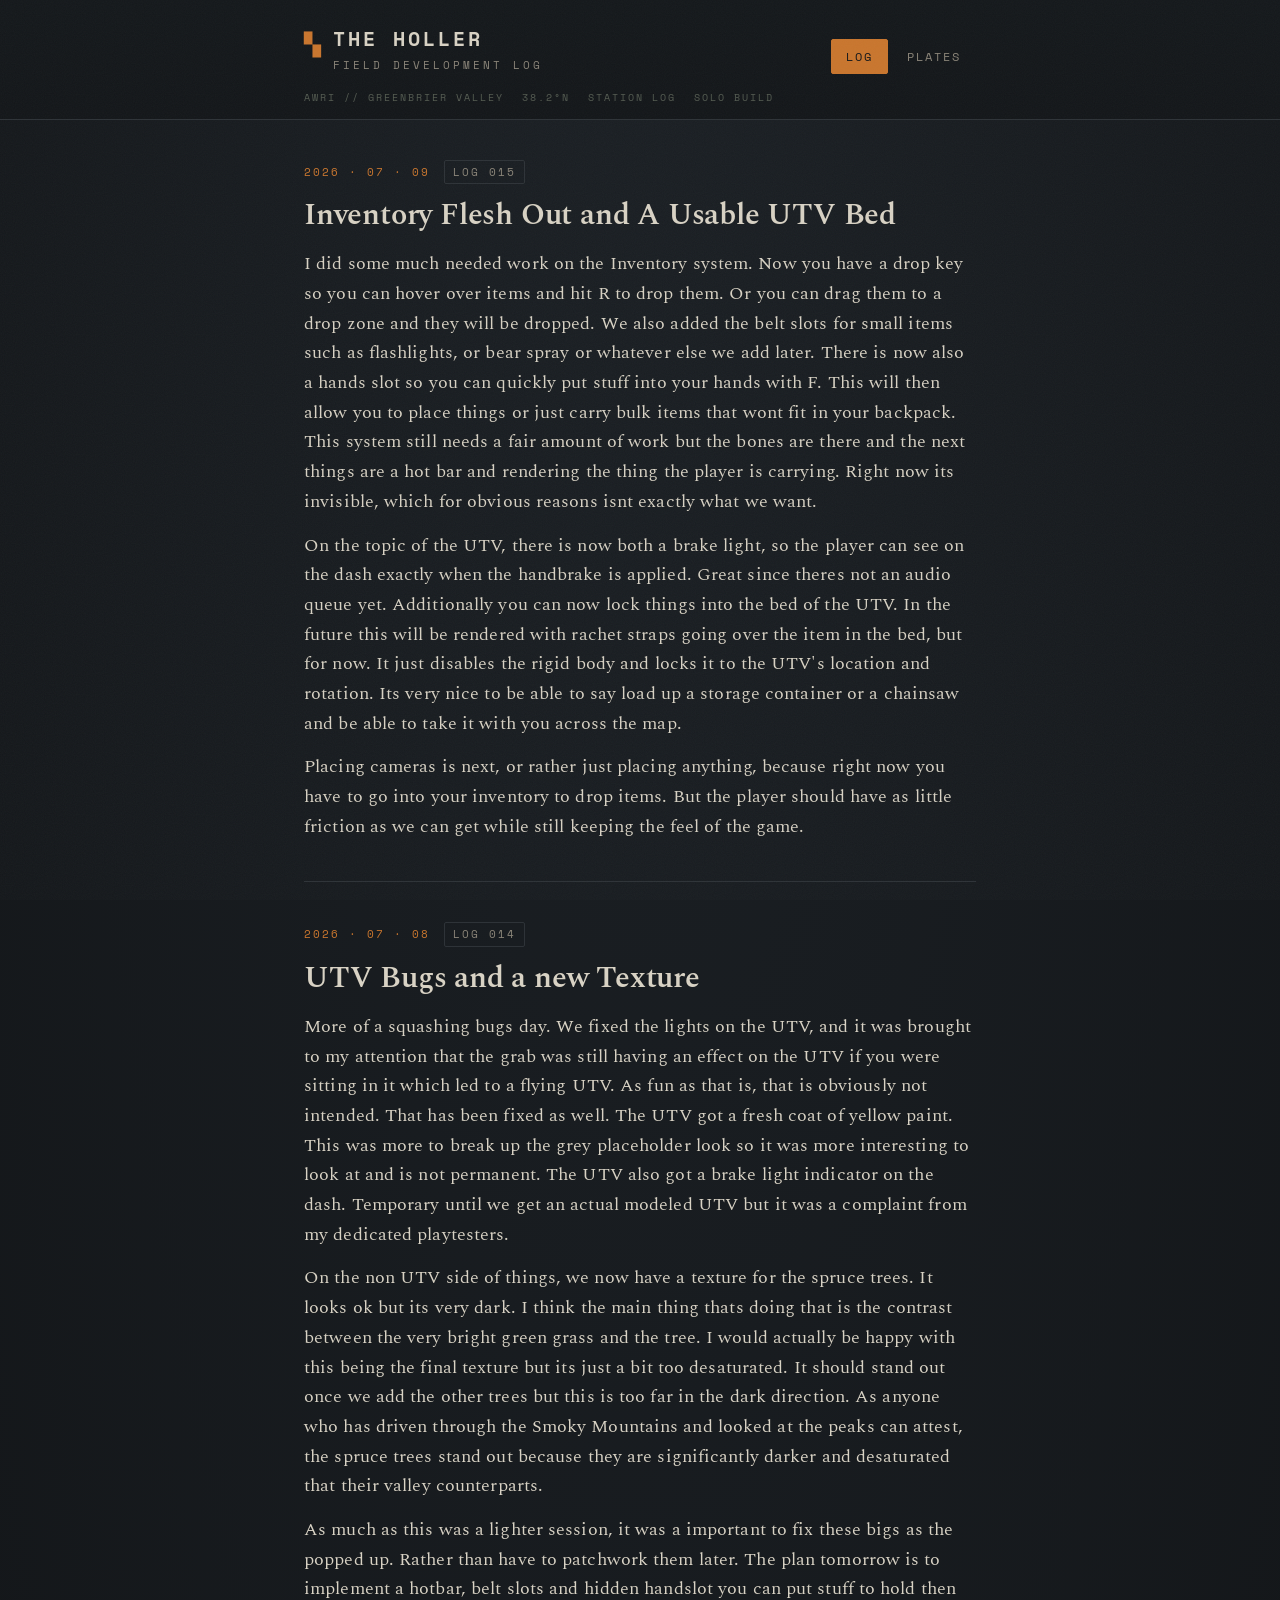
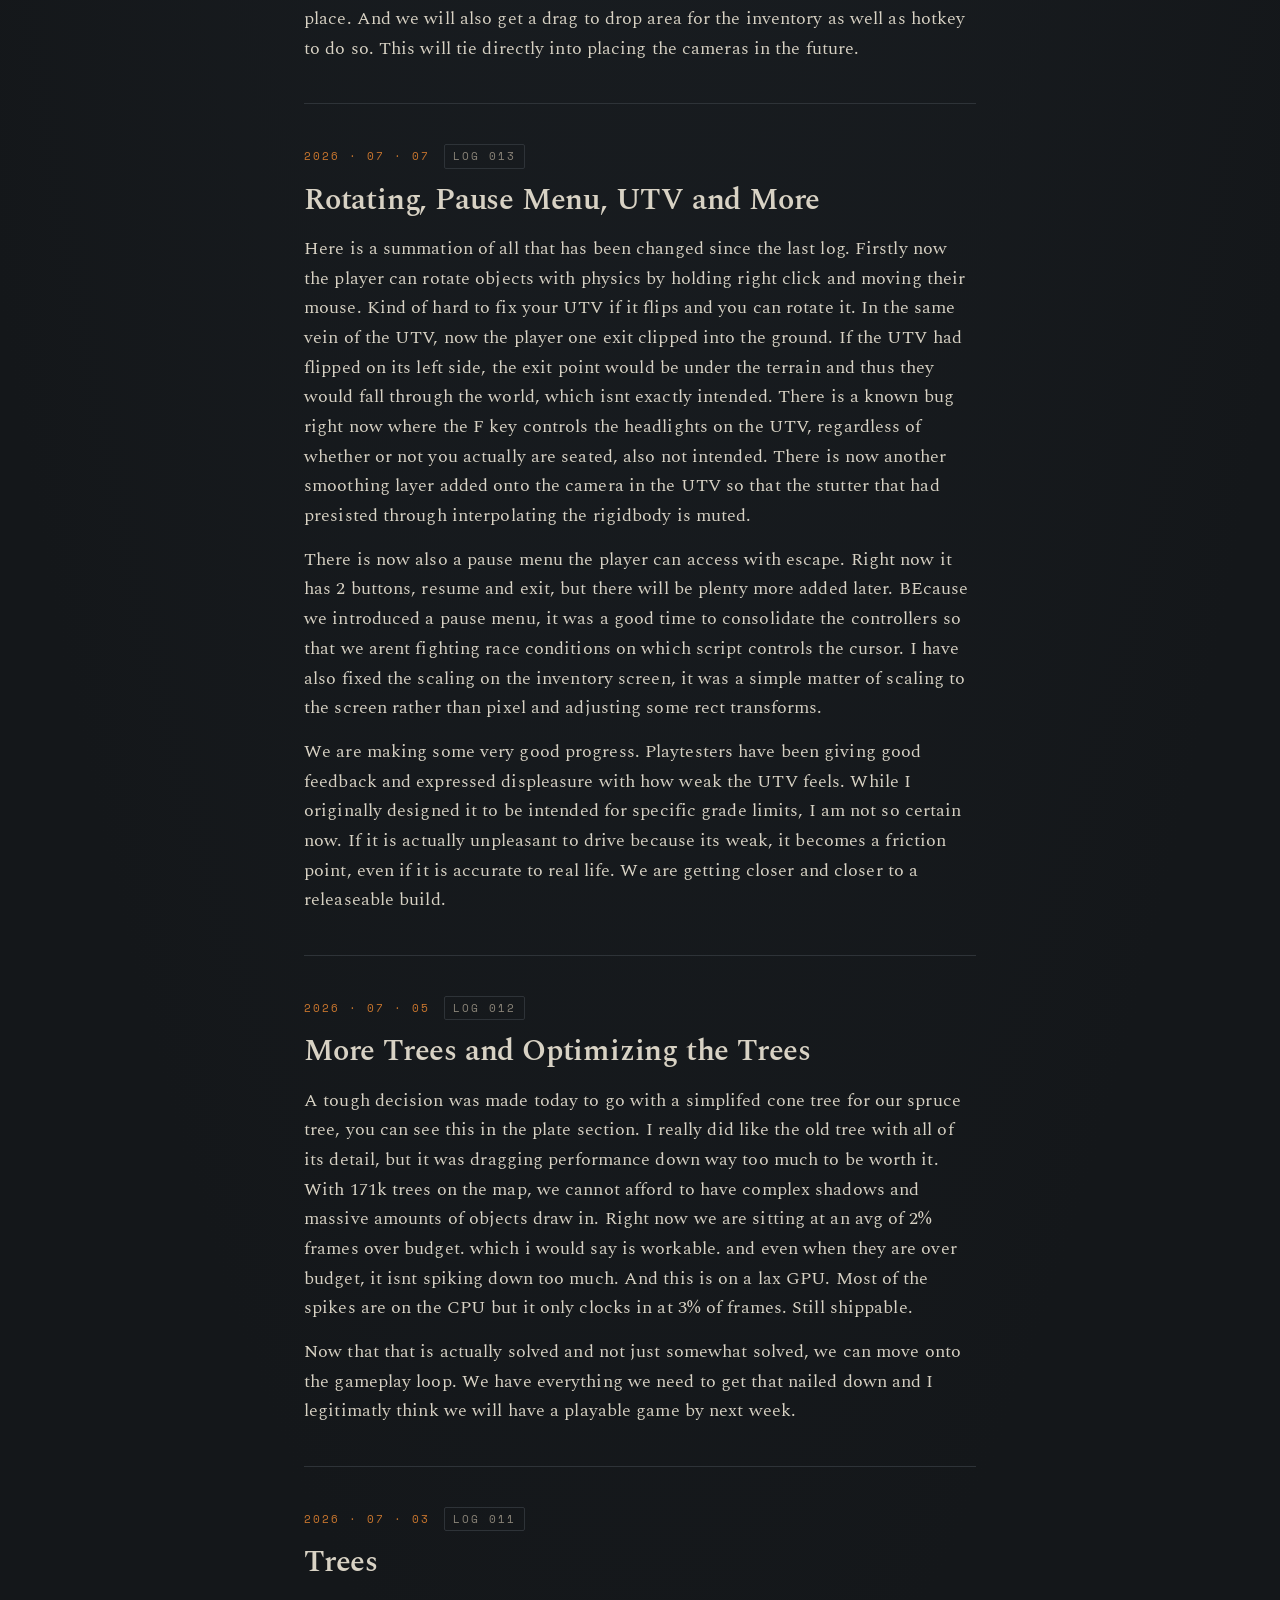
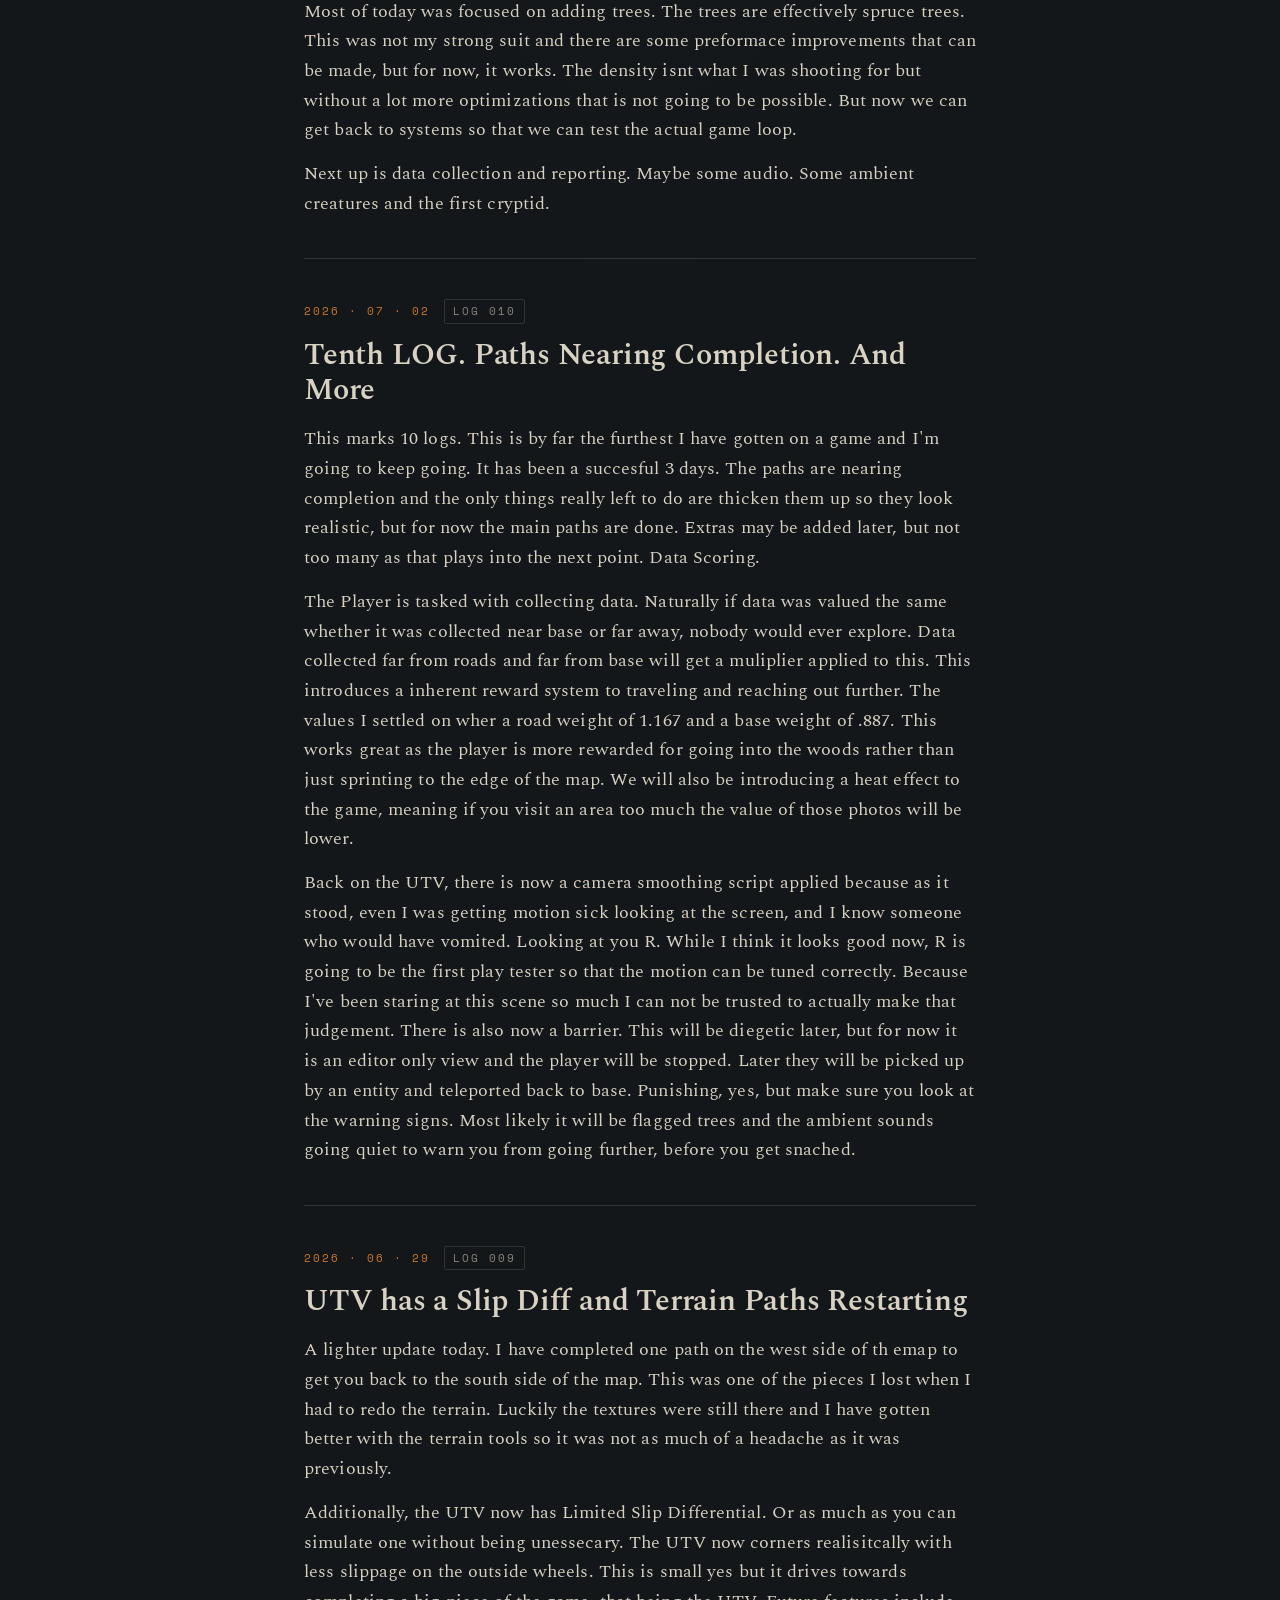
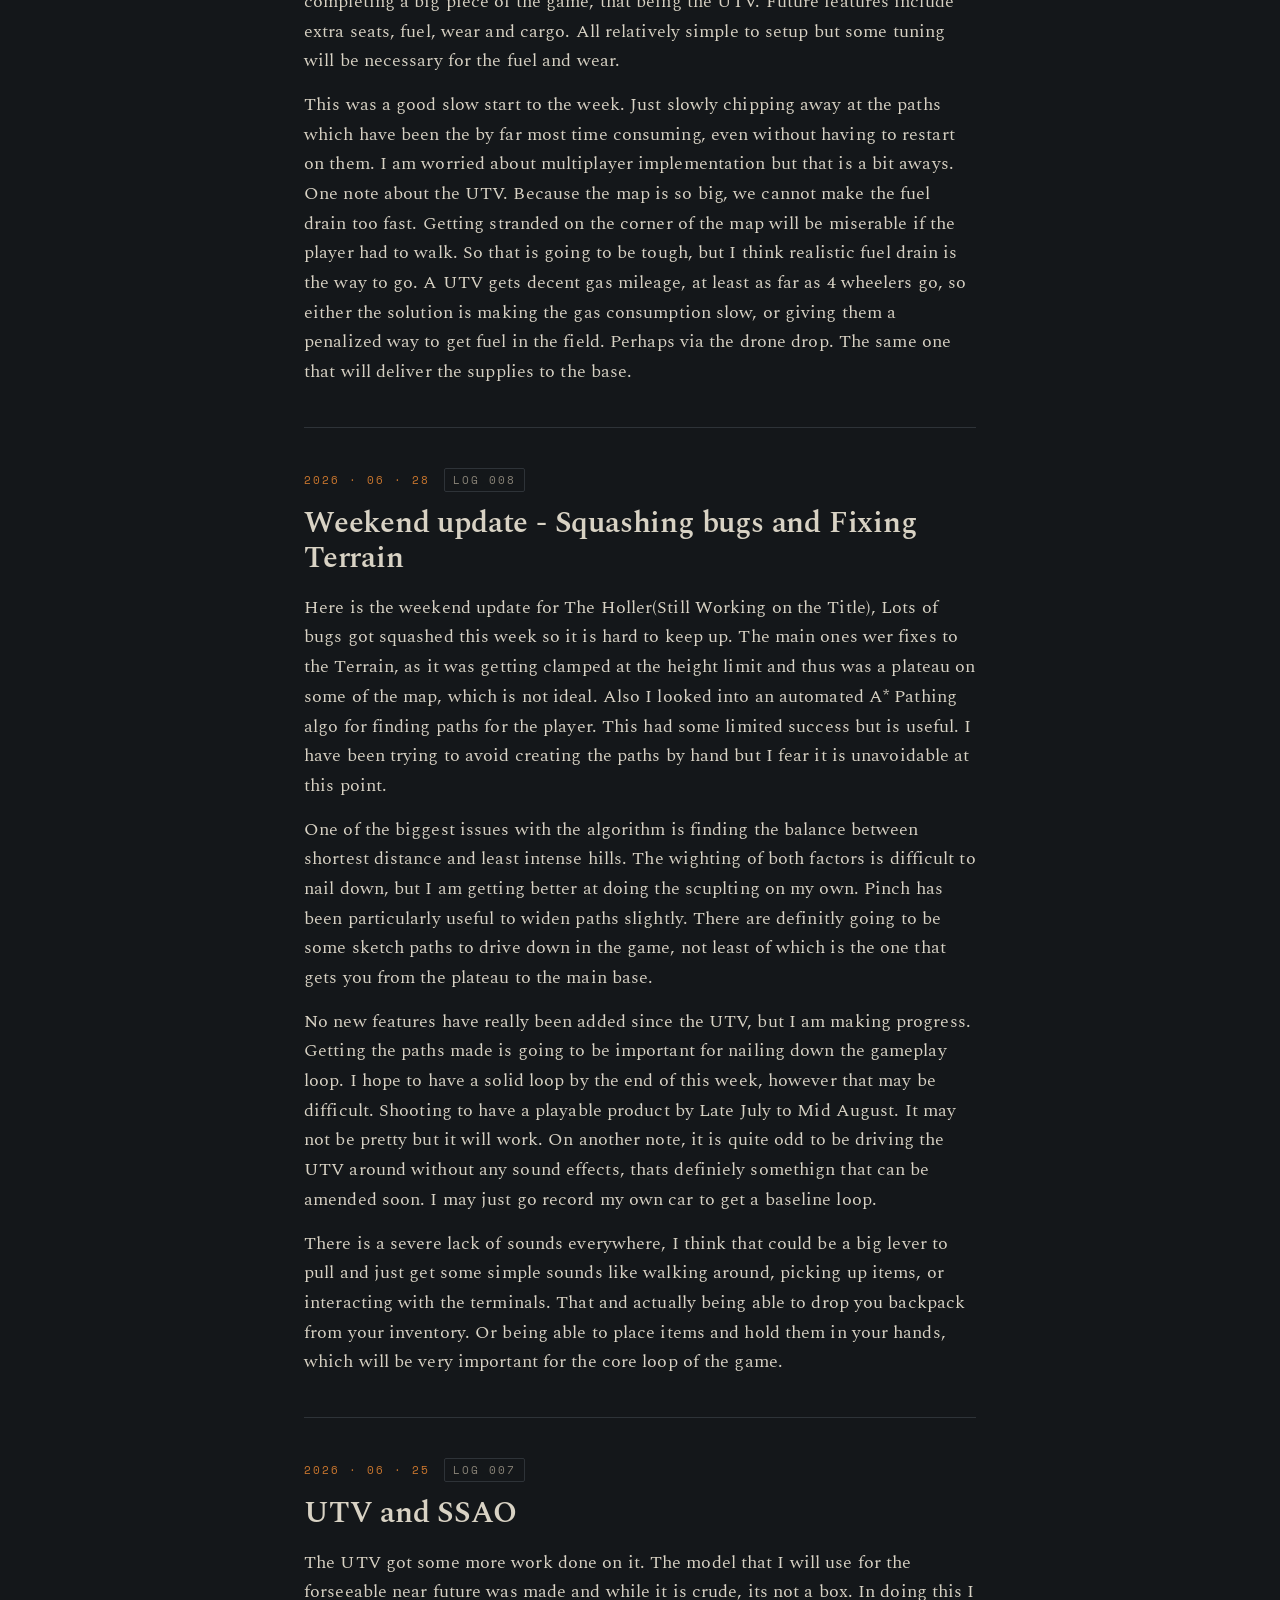
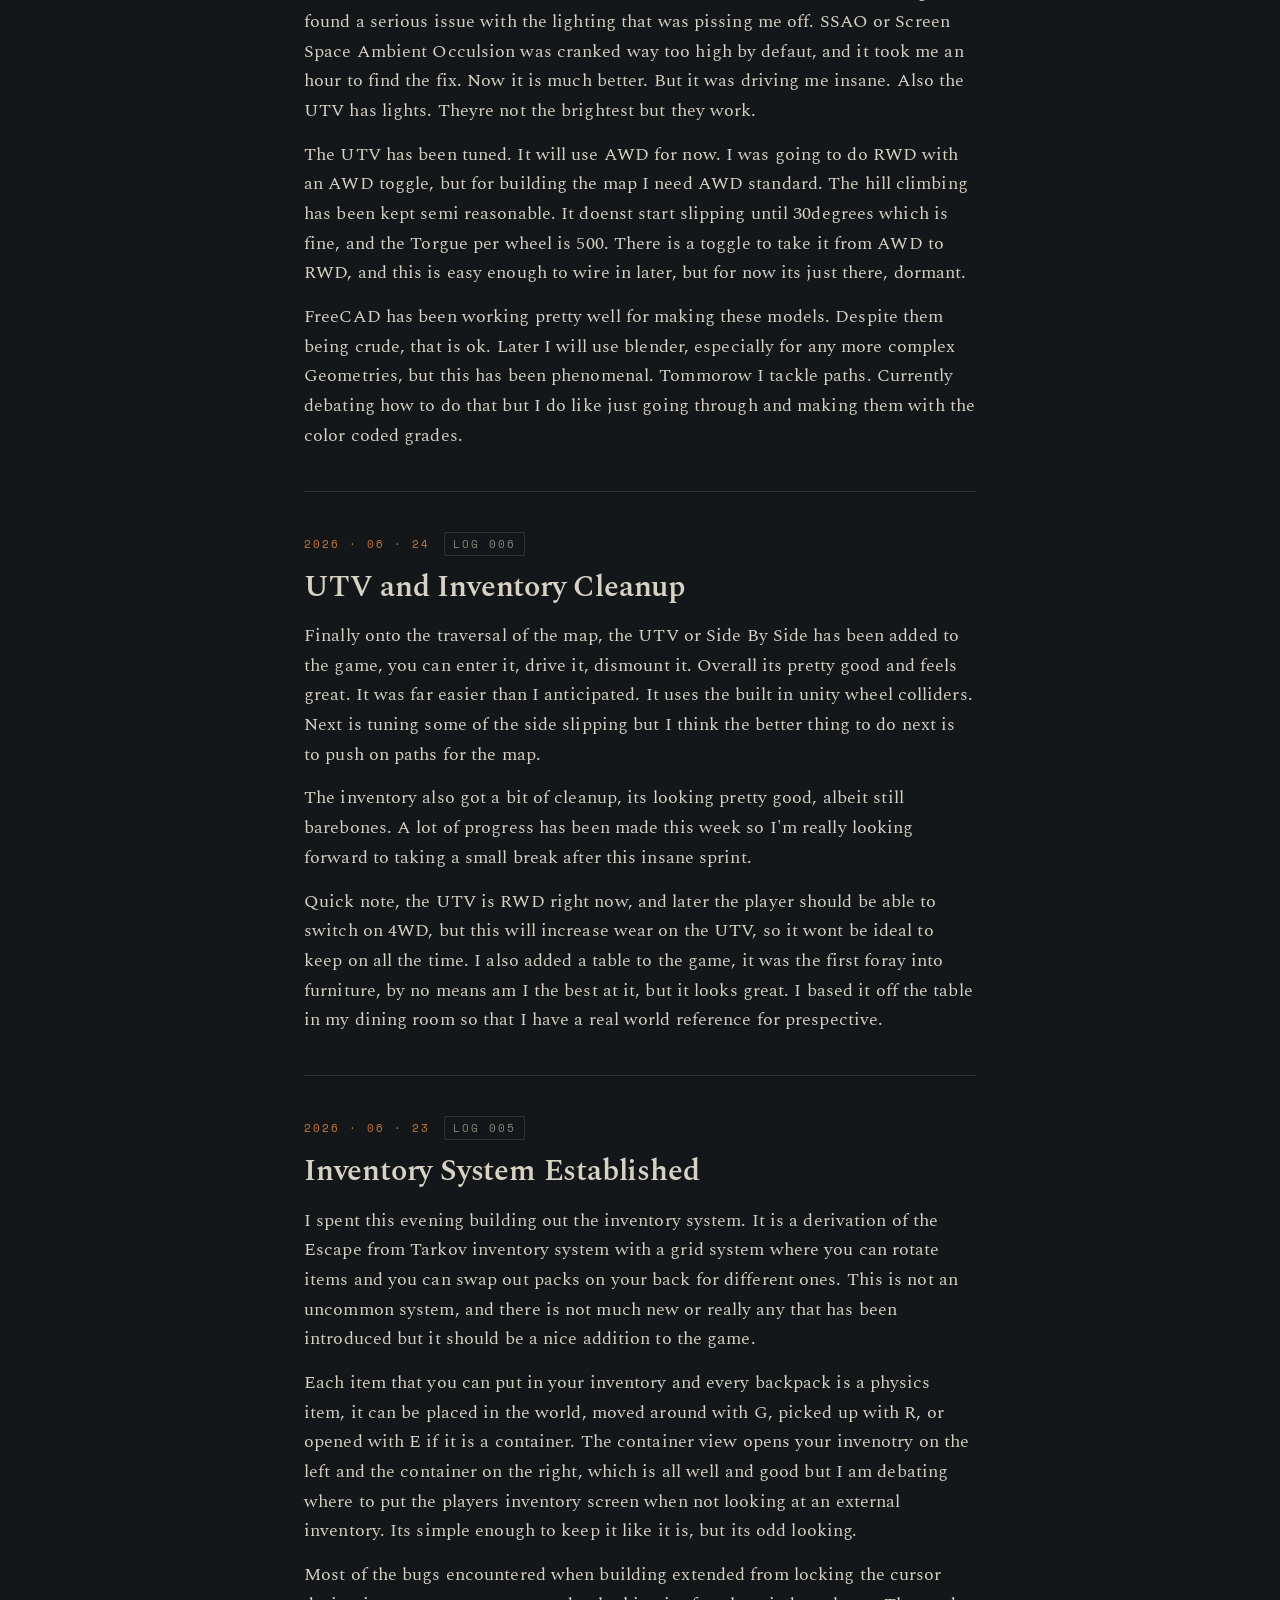
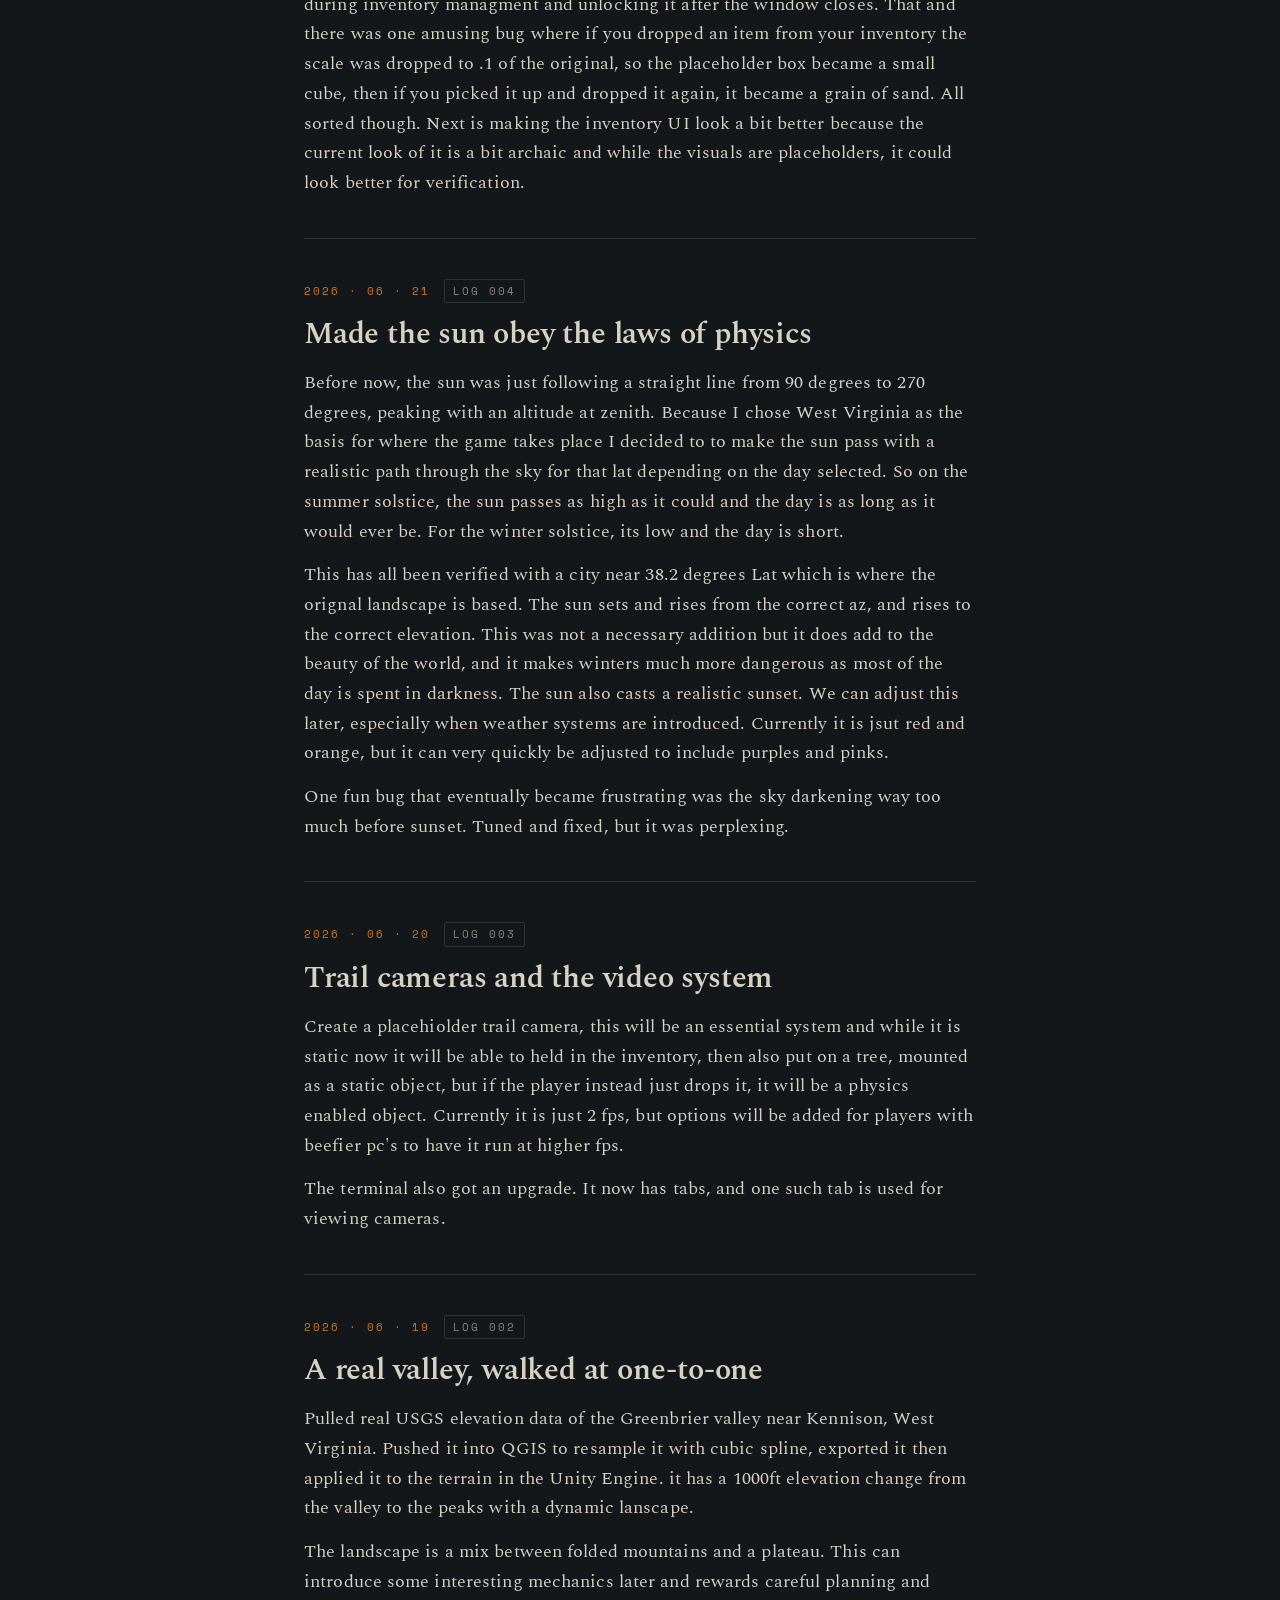
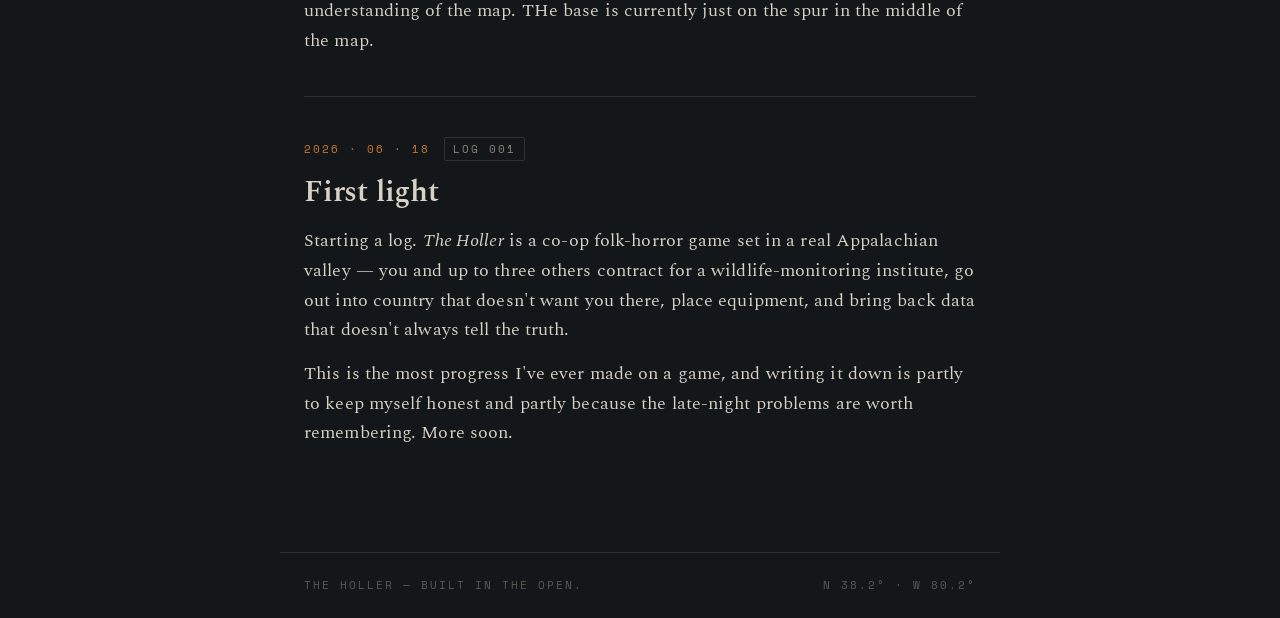
==== index.html @ 374398ab "Log 015" ====
<!DOCTYPE html>
<html lang="en">
<head>
<meta charset="UTF-8" />
<meta name="viewport" content="width=device-width, initial-scale=1.0" />
<title>THE HOLLER — Field Log</title>
<meta name="description" content="Development log for The Holler, a co-op folk-horror game set in a real Appalachian valley." />
<link rel="preconnect" href="https://fonts.googleapis.com" />
<link rel="preconnect" href="https://fonts.gstatic.com" crossorigin />
<link href="https://fonts.googleapis.com/css2?family=Space+Mono:ital,wght@0,400;0,700;1,400&family=Spectral:ital,wght@0,400;0,600;1,400&display=swap" rel="stylesheet" />
<link rel="stylesheet" href="style.css" />
</head>
<body>
<div class="grain" aria-hidden="true"></div>

<header class="masthead">
  <div class="masthead-inner">
    <div class="brand">
      <span class="brand-mark">▚</span>
      <span class="brand-text">
        <span class="brand-title">THE&nbsp;HOLLER</span>
        <span class="brand-sub">field development log</span>
      </span>
    </div>
    <nav class="tabs" aria-label="Sections">
      <a href="index.html" class="tab tab--active" aria-current="page">Log</a>
      <a href="gallery.html" class="tab">Plates</a>
    </nav>
  </div>
  <div class="masthead-strip" aria-hidden="true">
    <span>AWRI&nbsp;//&nbsp;GREENBRIER&nbsp;VALLEY</span>
    <span>38.2°N</span>
    <span>STATION&nbsp;LOG</span>
    <span>SOLO&nbsp;BUILD</span>
  </div>
</header>

<main class="log" id="log">

  <!-- ============================================================= -->
  <!-- NEWEST ENTRY ON TOP. Copy a block to add a new entry.         -->
  <!-- ============================================================= -->
<article class="entry">
    <div class="entry-meta">
      <time datetime="2026-07-08">2026 · 07 · 09</time>
      <span class="entry-no">LOG 015</span>
    </div>
    <h2 class="entry-title">Inventory Flesh Out and A Usable UTV Bed</h2>
    <div class="entry-body">
      <p>
I did some much needed work on the Inventory system. Now you have a drop key so you can hover over items and hit R to drop them. Or you can drag them to a drop zone and they will be dropped. We also added the belt slots for small items such as flashlights, or bear spray or whatever else we add later. There is now also a hands slot so you can quickly put stuff into your hands with F. This will then allow you to place things or just carry bulk items that wont fit in your backpack. This system still needs a fair amount of work but the bones are there and the next things are a hot bar and rendering the thing the player is carrying. Right now its invisible, which for obvious reasons isnt exactly what we want.
      </p>
      <p>
On the topic of the UTV, there is now both a brake light, so the player can see on the dash exactly when the handbrake is applied. Great since theres not an audio queue yet. Additionally you can now lock things into the bed of the UTV. In the future this will be rendered with rachet straps going over the item in the bed, but for now. It just disables the rigid body and locks it to the UTV's location and rotation. Its very nice to be able to say load up a storage container or a chainsaw and be able to take it with you across the map.
      </p>
<p>
Placing cameras is next, or rather just placing anything, because right now you have to go into your inventory to drop items. But the player should have as little friction as we can get while still keeping the feel of the game. 
</p>
    </div>
  </article>


<article class="entry">
    <div class="entry-meta">
      <time datetime="2026-07-08">2026 · 07 · 08</time>
      <span class="entry-no">LOG 014</span>
    </div>
    <h2 class="entry-title">UTV Bugs and a new Texture</h2>
    <div class="entry-body">
      <p>
More of a squashing bugs day. We fixed the lights on the UTV, and it was brought to my attention that the grab was still having an effect on the UTV if you were sitting in it which led to a flying UTV. As fun as that is, that is obviously not intended. That has been fixed as well. The UTV got a fresh coat of yellow paint. This was more to break up the grey placeholder look so it was more interesting to look at and is not permanent. The UTV also got a brake light indicator on the dash. Temporary until we get an actual modeled UTV but it was a complaint from my dedicated playtesters. 
      </p>
      <p>
On the non UTV side of things, we now have a texture for the spruce trees. It looks ok but its very dark. I think the main thing thats doing that is the contrast between the very bright green grass and the tree. I would actually be happy with this being the final texture but its just a bit too desaturated. It should stand out once we add the other trees but this is too far in the dark direction. As anyone who has driven through the Smoky Mountains and looked at the peaks can attest, the spruce trees stand out because they are significantly darker and desaturated that their valley counterparts. 
      </p>
<p>
As much as this was a lighter session, it was a important to fix these bigs as the popped up. Rather than have to patchwork them later. The plan tomorrow is to implement a hotbar, belt slots and hidden handslot you can put stuff to hold then place. And we will also get a drag to drop area for the inventory as well as hotkey to do so. This will tie directly into placing the cameras in the future. 
</p>
    </div>
  </article>

<article class="entry">
    <div class="entry-meta">
      <time datetime="2026-07-07">2026 · 07 · 07</time>
      <span class="entry-no">LOG 013</span>
    </div>
    <h2 class="entry-title">Rotating, Pause Menu, UTV and More</h2>
    <div class="entry-body">
      <p>
        Here is a summation of all that has been changed since the last log. Firstly now the player can rotate objects with physics by holding right click and moving their mouse. Kind of hard to fix your UTV if it flips and you can rotate it. In the same vein of the UTV, now the player one exit clipped into the ground. If the UTV had flipped on its left side, the exit point would be under the terrain and thus they would fall through the world, which isnt exactly intended. There is a known bug right now where the F key controls the headlights on the UTV, regardless of whether or not you actually are seated, also not intended. There is now another smoothing layer added onto the camera in the UTV so that the stutter that had presisted through interpolating the rigidbody is muted. 
      </p>
      <p>
        There is now also a pause menu the player can access with escape. Right now it has 2 buttons, resume and exit, but there will be plenty more added later. BEcause we introduced a pause menu, it was a good time to consolidate the controllers so that we arent fighting race conditions on which script controls the cursor. I have also fixed the scaling on the inventory screen, it was a simple matter of scaling to the screen rather than pixel and adjusting some rect transforms.
      </p>
<p>
We are making some very good progress. Playtesters have been giving good feedback and expressed displeasure with how weak the UTV feels. While I originally designed it to be intended for specific grade limits, I am not so certain now. If it is actually unpleasant to drive because its weak, it becomes a friction point, even if it is accurate to real life. We are getting closer and closer to a releaseable build.  
</p>
    </div>
  </article>

<article class="entry">
    <div class="entry-meta">
      <time datetime="2026-07-05">2026 · 07 · 05</time>
      <span class="entry-no">LOG 012</span>
    </div>
    <h2 class="entry-title">More Trees and Optimizing the Trees</h2>
    <div class="entry-body">
      <p>
        A tough decision was made today to go with a simplifed cone tree for our spruce tree, you can see this in the plate section. I really did like the old tree with all of its detail, but it was dragging performance down way too much to be worth it. With 171k trees on the map, we cannot afford to have complex shadows and massive amounts of objects draw in. Right now we are sitting at an avg of 2% frames over budget. which i would say is workable. and even when they are over budget, it isnt spiking down too much. And this is on a lax GPU. Most of the spikes are on the CPU but it only clocks in at 3% of frames. Still shippable.
      </p>
      <p>
        Now that that is actually solved and not just somewhat solved, we can move onto the gameplay loop. We have everything we need to get that nailed down and I legitimatly think we will have a playable game by next week.  
      </p>
    </div>
  </article>
<article class="entry">
    <div class="entry-meta">
      <time datetime="2026-07-03">2026 · 07 · 03</time>
      <span class="entry-no">LOG 011</span>
    </div>
    <h2 class="entry-title">Trees</h2>
    <div class="entry-body">
      <p>
        Most of today was focused on adding trees. The trees are effectively spruce trees. This was not my strong suit and there are some preformace improvements that can be made, but for now, it works. The density isnt what I was shooting for but without a lot more optimizations that is not going to be possible. But now we can get back to systems so that we can test the actual game loop. 
      </p>
      <p>
        Next up is data collection and reporting. Maybe some audio. Some ambient creatures and the first cryptid. 
      </p>
    </div>
  </article>

<article class="entry">
    <div class="entry-meta">
      <time datetime="2026-07-02">2026 · 07 · 02</time>
      <span class="entry-no">LOG 010</span>
    </div>
    <h2 class="entry-title">Tenth LOG. Paths Nearing Completion. And More</h2>
    <div class="entry-body">
      <p>
        This marks 10 logs. This is by far the furthest I have gotten on a game and I'm going to keep going. It has been a succesful 3 days. The paths are nearing completion and the only things really left to do are thicken them up so they look realistic, but for now the main paths are done. Extras may be added later, but not too many as that plays into the next point. Data Scoring. 
      </p>
      <p>
        The Player is tasked with collecting data. Naturally if data was valued the same whether it was collected near base or far away, nobody would ever explore. Data collected far from roads and far from base will get a muliplier applied to this. This introduces a inherent reward system to traveling and reaching out further. The values I settled on wher a road weight of 1.167 and a base weight of .887. This works great as  the player is more rewarded for going into the woods rather than just sprinting to the edge of the map. We will also be introducing a heat effect to the game, meaning if you visit an area too much the value of those photos will be lower.
      </p>
      <p>
        Back on the UTV, there is now a camera smoothing script applied because as it stood, even I was getting motion sick looking at the screen, and I know someone who would have vomited. Looking at you R. While I think it looks good now, R is going to be the first play tester so that the motion can be tuned correctly. Because I've been staring at this scene so much I can not be trusted to actually make that judgement. There is also now a barrier. This will be diegetic later, but for now it is an editor only view and the player will be stopped. Later they will be picked up by an entity and teleported back to base. Punishing, yes, but make sure you look at the warning signs. Most likely it will be flagged trees and the ambient sounds going quiet to warn you from going further, before you get snached. 
      </p>
    </div>
  </article>

<article class="entry">
    <div class="entry-meta">
      <time datetime="2026-06-29">2026 · 06 · 29</time>
      <span class="entry-no">LOG 009</span>
    </div>
    <h2 class="entry-title">UTV has a Slip Diff and Terrain Paths Restarting</h2>
    <div class="entry-body">
      <p>
        A lighter update today. I have completed one path on the west side of th emap to get you back to the south side of the map. This was one of the pieces I lost when I had to redo the terrain. Luckily the textures were still there and I have gotten better with the terrain tools so it was not as much of a headache as it was previously. 
      </p>
      <p>
        Additionally, the UTV now has Limited Slip Differential. Or as much as you can simulate one without being unessecary. The UTV now corners realisitcally with less slippage on the outside wheels. This is small yes but it drives towards completing a big piece of the game, that being the UTV. Future features include extra seats, fuel, wear and cargo. All relatively simple to setup but some tuning will be necessary for the fuel and wear. 
      </p>
      <p>
        This was a good slow start to the week. Just slowly chipping away at the paths which have been the by far most time consuming, even without having to restart on them. I am worried about multiplayer implementation but that is a bit aways. One note about the UTV. Because the map is so big, we cannot make the fuel drain too fast. Getting stranded on the corner of the map will be miserable if the player had to walk. So  that is going to be tough, but I think realistic fuel drain is the way to go. A UTV gets decent gas mileage, at least as far as 4 wheelers go, so either the solution is making the gas consumption slow, or giving them a penalized way to get fuel in the field. Perhaps via the drone drop. The same one that will deliver the supplies to the base. 
      </p>
    </div>
  </article>


<article class="entry">
    <div class="entry-meta">
      <time datetime="2026-06-28">2026 · 06 · 28</time>
      <span class="entry-no">LOG 008</span>
    </div>
    <h2 class="entry-title">Weekend update - Squashing bugs and Fixing Terrain</h2>
    <div class="entry-body">
      <p>
        Here is the weekend update for The Holler(Still Working on the Title), Lots of bugs got squashed this week so it is hard to keep up. The main ones wer fixes to the Terrain, as it was getting clamped at the height limit and thus was a plateau on some of the map, which is not ideal. Also I looked into an automated A* Pathing algo for finding paths for the player. This had some limited success but is useful. I have been trying to avoid creating the paths by hand but I fear it is unavoidable at this point.
      </p>
      <p>
        One of the biggest issues with the algorithm is finding the balance between shortest distance and least intense hills. The wighting of both factors is difficult to nail down, but I am getting better at doing the scuplting on my own. Pinch has been particularly useful to widen paths slightly. There are definitly going to be some sketch paths to drive down in the game, not least of which is the one that gets you from the plateau to the main base.
      </p>
      <p>
        No new features have really been added since the UTV, but I am making progress. Getting the paths made is going to be important for nailing down the gameplay loop. I hope to have a solid loop by the end of this week, however that may be difficult. Shooting to have a playable product by Late July to Mid August. It may not be pretty but it will work. On another note, it is quite odd to be driving the UTV around without any sound effects, thats definiely somethign that can be amended soon. I may just go record my own car to get a baseline loop.
      </p>
      <p>
        There is a severe lack of sounds everywhere, I think that could be a big lever to pull and just get some simple sounds like walking around, picking up items, or interacting with the terminals. That and actually being able to drop you backpack from your inventory. Or being able to place items and hold them in your hands, which will be very important for the core loop of the game. 
      </p>
    </div>
  </article>

<article class="entry">
    <div class="entry-meta">
      <time datetime="2026-06-24">2026 · 06 · 25</time>
      <span class="entry-no">LOG 007</span>
    </div>
    <h2 class="entry-title">UTV and SSAO</h2>
    <div class="entry-body">
      <p>
        The UTV got some more work done on it. The model that I will use for the forseeable near future was made and while it is crude, its not a box. In doing this I found a serious issue with the lighting that was pissing me off. SSAO or Screen Space Ambient Occulsion was cranked way too high by defaut, and it took me an hour to find the fix. Now it is much better. But it was driving me insane. Also the UTV has lights. Theyre not the brightest but they work.
      </p>
      <p>
        The UTV has been tuned. It will use AWD for now. I was going to do RWD with an AWD toggle, but for building the map I need AWD standard. The hill climbing has been kept semi reasonable. It doenst start slipping until 30degrees which is fine, and the Torgue per wheel is 500. There is a toggle to take it from AWD to RWD, and this is easy enough to wire in later, but for now its just there, dormant. 
      </p>
      <p>
        FreeCAD has been working pretty well for making these models. Despite them being crude, that is ok. Later I will use blender, especially for any more complex Geometries, but this has been phenomenal. Tommorow I tackle paths. Currently debating how to do that but I do like just going through and making them with the color coded grades. 
      </p>
    </div>
  </article>

<article class="entry">
    <div class="entry-meta">
      <time datetime="2026-06-24">2026 · 06 · 24</time>
      <span class="entry-no">LOG 006</span>
    </div>
    <h2 class="entry-title">UTV and Inventory Cleanup</h2>
    <div class="entry-body">
      <p>
        Finally onto the traversal of the map, the UTV or Side By Side has been added to the game, you can enter it, drive it, dismount it. Overall its pretty good and feels great. It was far easier than I anticipated. It uses the built in unity wheel colliders. Next is tuning some of the side slipping but I think the better thing to do next is to push on paths for the map. 
      </p>
      <p>
        The inventory also got a bit of cleanup, its looking pretty good, albeit still barebones. A lot of progress has been made this week so I'm really looking forward to taking a small break after this insane sprint.
      </p>
      <p>
        Quick note, the UTV is RWD right now, and later the player should be able to switch on 4WD, but this will increase wear on the UTV, so it wont be ideal to keep on all the time. I also added a table to the game, it was the first foray into furniture, by no means am I the best at it, but it looks great. I based it off the table in my dining room so that I have a real world reference for prespective.
      </p>
    </div>
  </article>
  

<article class="entry">
    <div class="entry-meta">
      <time datetime="2026-06-23">2026 · 06 · 23</time>
      <span class="entry-no">LOG 005</span>
    </div>
    <h2 class="entry-title">Inventory System Established</h2>
    <div class="entry-body">
      <p>
        I spent this evening building out the inventory system. It is a derivation of the Escape from Tarkov inventory system with a grid system where you can rotate items and you can swap out packs on your back for different ones. This is not an uncommon system, and there is not much new or really any that has been introduced but it should be a nice addition to the game.
      </p>
      <p>
        Each item that you can put in your inventory and every backpack is a physics item, it can be placed in the world, moved around with G, picked up with R, or opened with E if it is a container. The container view opens your invenotry on the left and the container on the right, which is all well and good but I am debating where to put the players inventory screen when not looking at an external inventory. Its simple enough to keep it like it is, but its odd looking. 
      </p>
      <p>
        Most of the bugs encountered when building extended from locking the cursor during inventory managment and unlocking it after the window closes. That and there was one amusing bug where if you dropped an item from your inventory the scale was dropped to .1 of the original, so the placeholder box became a small cube, then if you picked it up and dropped it again, it became a grain of sand. All sorted though. Next is making the inventory UI look a bit better because the current look of it is a bit archaic and while the visuals are placeholders, it could look better for verification. 
      </p>
    </div>
  </article>

  <article class="entry">
    <div class="entry-meta">
      <time datetime="2026-06-21">2026 · 06 · 21</time>
      <span class="entry-no">LOG 004</span>
    </div>
    <h2 class="entry-title">Made the sun obey the laws of physics</h2>
    <div class="entry-body">
      <p>
        Before now, the sun was just following a straight line from 90 degrees to 270 degrees, peaking with an altitude at zenith. Because I chose West Virginia as the basis for where the game takes place I decided to to make the sun pass with a realistic path through the sky for that lat depending on the day selected. So on the summer solstice, the sun passes as high as it could and the day is as long as it would ever be. For the winter solstice, its low and the day is short. 
      </p>
      <p>
        This has all been verified with a city near 38.2 degrees Lat which is where the orignal landscape is based. The sun sets and rises from the correct az, and rises to the correct elevation. This was not a necessary addition but it does add to the beauty of the world, and it makes winters much more dangerous as most of the day is spent in darkness. The sun also casts a realistic sunset. We can adjust this later, especially when weather systems are introduced. Currently it is jsut red and orange, but it can very quickly be adjusted to include purples and pinks.
      </p>
      <p>
        One fun bug that eventually became frustrating was the sky darkening way too much before sunset. Tuned and fixed, but it was perplexing.
      </p>
    </div>
  </article>

  <article class="entry">
    <div class="entry-meta">
      <time datetime="2026-06-20">2026 · 06 · 20</time>
      <span class="entry-no">LOG 003</span>
    </div>
    <h2 class="entry-title">Trail cameras and the video system</h2>
    <div class="entry-body">
      <p>
        Create a placehiolder trail camera, this will be an essential system and while it is static now it will be able to held in the inventory, then also put on a tree, mounted as a static object, but if the player instead just drops it, it will be a physics enabled object. Currently it is just 2 fps, but options will be added for players with beefier pc's to have it run at higher fps.
      </p>
      <p>
        The terminal also got an upgrade. It now has tabs, and one such tab is used for viewing cameras.
      </p>
    </div>
  </article>

  <article class="entry">
    <div class="entry-meta">
      <time datetime="2026-06-19">2026 · 06 · 19</time>
      <span class="entry-no">LOG 002</span>
    </div>
    <h2 class="entry-title">A real valley, walked at one-to-one</h2>
    <div class="entry-body">
      <p>
        Pulled real USGS elevation data of the Greenbrier valley near Kennison,
        West Virginia. Pushed it into QGIS to resample it with cubic spline, exported it then applied it to the terrain in the Unity Engine. it has a 1000ft elevation change from the valley to the peaks with a dynamic lanscape.
      </p>
      <p>
        The landscape is a mix between folded mountains and a plateau. This can introduce some interesting mechanics later and rewards careful planning and understanding of the map. THe base is currently just on the spur in the middle of the map.
      </p>
    </div>
  </article>

  <article class="entry">
    <div class="entry-meta">
      <time datetime="2026-06-18">2026 · 06 · 18</time>
      <span class="entry-no">LOG 001</span>
    </div>
    <h2 class="entry-title">First light</h2>
    <div class="entry-body">
      <p>
        Starting a log. <em>The Holler</em> is a co-op folk-horror game set in a
        real Appalachian valley — you and up to three others contract for a
        wildlife-monitoring institute, go out into country that doesn't want you
        there, place equipment, and bring back data that doesn't always tell the
        truth.
      </p>
      <p>
        This is the most progress I've ever made on a game, and writing it down
        is partly to keep myself honest and partly because the late-night problems
        are worth remembering. More soon.
      </p>
    </div>
  </article>

</main>

<footer class="foot">
  <span>The Holler — built in the open.</span>
  <span class="foot-coords">N&nbsp;38.2°&nbsp;·&nbsp;W&nbsp;80.2°</span>
</footer>

</body>
</html>
---- style.css ----
/* ============================================================
   THE HOLLER — devlog styles
   Aesthetic: a wildlife-station field journal at dusk.
   Dark, wooded, instrument-readout type. One signature:
   the entry's hairline-framed date stamp + log number, like
   a trail-cam timestamp burned into the corner of a photo.
   ============================================================ */

:root {
  /* Palette — dusk in the hollow */
  --ink:        #d8d2c4;   /* bone / weathered paper text */
  --ink-dim:    #8a8478;   /* muted captions */
  --bg:         #14171a;   /* near-black blue-green, deep woods */
  --bg-panel:   #1b1f22;   /* slightly lifted panel */
  --line:       #2e3338;   /* hairline rules */
  --amber:      #c9762e;   /* the one warm accent — sodium-lamp / dusk glow */
  --moss:       #5d6b4a;   /* cold organic secondary */
  --max: 720px;
}

* { box-sizing: border-box; }

html { -webkit-text-size-adjust: 100%; }

body {
  margin: 0;
  background: var(--bg);
  color: var(--ink);
  font-family: "Spectral", Georgia, serif;
  font-size: 18px;
  line-height: 1.65;
  letter-spacing: 0.1px;
  /* faint vertical gradient, like fog settling low */
  background-image:
    radial-gradient(120% 80% at 50% -10%, #1d2227 0%, var(--bg) 55%);
  min-height: 100vh;
}

/* film grain so the dark isn't flat — subtle */
.grain {
  position: fixed;
  inset: 0;
  pointer-events: none;
  z-index: 9999;
  opacity: 0.035;
  background-image: url("data:image/svg+xml,%3Csvg xmlns='http://www.w3.org/2000/svg' width='120' height='120'%3E%3Cfilter id='n'%3E%3CfeTurbulence type='fractalNoise' baseFrequency='0.9' numOctaves='2'/%3E%3C/filter%3E%3Crect width='100%25' height='100%25' filter='url(%23n)'/%3E%3C/svg%3E");
}

@media (prefers-reduced-motion: no-preference) {
  .grain { animation: none; } /* kept static intentionally */
}

/* ---------- Masthead ---------- */

.masthead {
  border-bottom: 1px solid var(--line);
  background: linear-gradient(180deg, #15191c, #14171a);
}

.masthead-inner {
  max-width: var(--max);
  margin: 0 auto;
  padding: 22px 24px 16px;
  display: flex;
  align-items: flex-end;
  justify-content: space-between;
  gap: 16px;
  flex-wrap: wrap;
}

.brand {
  display: flex;
  align-items: center;
  gap: 12px;
}

.brand-mark {
  color: var(--amber);
  font-size: 22px;
  line-height: 1;
  transform: translateY(-2px);
}

.brand-text { display: flex; flex-direction: column; }

.brand-title {
  font-family: "Space Mono", monospace;
  font-weight: 700;
  font-size: 20px;
  letter-spacing: 3px;
  color: var(--ink);
}

.brand-sub {
  font-family: "Space Mono", monospace;
  font-size: 10.5px;
  letter-spacing: 3px;
  text-transform: uppercase;
  color: var(--ink-dim);
  margin-top: 2px;
}

/* ---------- Tabs ---------- */

.tabs { display: flex; gap: 4px; }

.tab {
  font-family: "Space Mono", monospace;
  font-size: 12px;
  letter-spacing: 2px;
  text-transform: uppercase;
  text-decoration: none;
  color: var(--ink-dim);
  padding: 7px 14px;
  border: 1px solid transparent;
  border-radius: 2px;
  transition: color 0.18s ease, border-color 0.18s ease, background 0.18s ease;
}

.tab:hover { color: var(--ink); border-color: var(--line); }

.tab--active {
  color: var(--bg);
  background: var(--amber);
  border-color: var(--amber);
}
.tab--active:hover { color: var(--bg); }

.tab:focus-visible {
  outline: 2px solid var(--amber);
  outline-offset: 2px;
}

/* thin data strip under masthead — instrument readout flavor */
.masthead-strip {
  max-width: var(--max);
  margin: 0 auto;
  padding: 0 24px 12px;
  display: flex;
  gap: 18px;
  flex-wrap: wrap;
  font-family: "Space Mono", monospace;
  font-size: 10px;
  letter-spacing: 2px;
  color: #555c52;
}

/* ---------- Log entries ---------- */

.log {
  max-width: var(--max);
  margin: 0 auto;
  padding: 40px 24px 64px;
}

.entry {
  padding: 0 0 40px;
  margin: 0 0 40px;
  border-bottom: 1px solid var(--line);
}
.entry:last-child { border-bottom: none; margin-bottom: 0; }

/* the signature: a trail-cam-style stamp line */
.entry-meta {
  display: flex;
  align-items: center;
  gap: 14px;
  font-family: "Space Mono", monospace;
  font-size: 11px;
  letter-spacing: 2px;
  color: var(--amber);
  margin-bottom: 14px;
}

.entry-meta time { color: var(--amber); }

.entry-no {
  color: var(--ink-dim);
  border: 1px solid var(--line);
  padding: 2px 8px;
  border-radius: 2px;
}

.entry-title {
  font-family: "Spectral", Georgia, serif;
  font-weight: 600;
  font-size: 30px;
  line-height: 1.18;
  margin: 0 0 16px;
  letter-spacing: -0.2px;
}

.entry-body p { margin: 0 0 14px; }
.entry-body p:last-child { margin-bottom: 0; }
.entry-body em { color: var(--ink); font-style: italic; }

/* ---------- Plates (gallery) ---------- */

.plates {
  max-width: var(--max);
  margin: 0 auto;
  padding: 40px 24px 64px;
  display: grid;
  grid-template-columns: 1fr;
  gap: 36px;
}

.plate { margin: 0; }

.plate-frame {
  border: 1px solid var(--line);
  background: var(--bg-panel);
  aspect-ratio: 16 / 9;
  display: flex;
  align-items: center;
  justify-content: center;
  overflow: hidden;
  position: relative;
}

.plate-frame img {
  width: 100%;
  height: 100%;
  object-fit: cover;
  display: block;
}

.plate--empty .plate-frame {
  background:
    repeating-linear-gradient(
      45deg,
      #181c1f 0px, #181c1f 10px,
      #1b1f22 10px, #1b1f22 20px
    );
}

.plate-placeholder {
  font-family: "Space Mono", monospace;
  font-size: 12px;
  letter-spacing: 3px;
  color: #3c4248;
}

.plate figcaption {
  display: flex;
  gap: 12px;
  align-items: baseline;
  margin-top: 12px;
  font-family: "Space Mono", monospace;
  font-size: 11px;
  letter-spacing: 1px;
}

.plate-id { color: var(--amber); }
.plate-cap { color: var(--ink-dim); line-height: 1.5; letter-spacing: 0.3px; }
.plate-cap code {
  color: var(--ink);
  background: var(--bg-panel);
  padding: 1px 5px;
  border-radius: 2px;
  font-size: 11px;
}

/* ---------- Footer ---------- */

.foot {
  max-width: var(--max);
  margin: 0 auto;
  padding: 24px;
  border-top: 1px solid var(--line);
  display: flex;
  justify-content: space-between;
  flex-wrap: wrap;
  gap: 10px;
  font-family: "Space Mono", monospace;
  font-size: 10.5px;
  letter-spacing: 2px;
  text-transform: uppercase;
  color: #555c52;
}

/* ---------- Responsive ---------- */

@media (max-width: 560px) {
  body { font-size: 16.5px; }
  .entry-title { font-size: 24px; }
  .masthead-inner { align-items: flex-start; }
  .brand-title { font-size: 17px; }
}
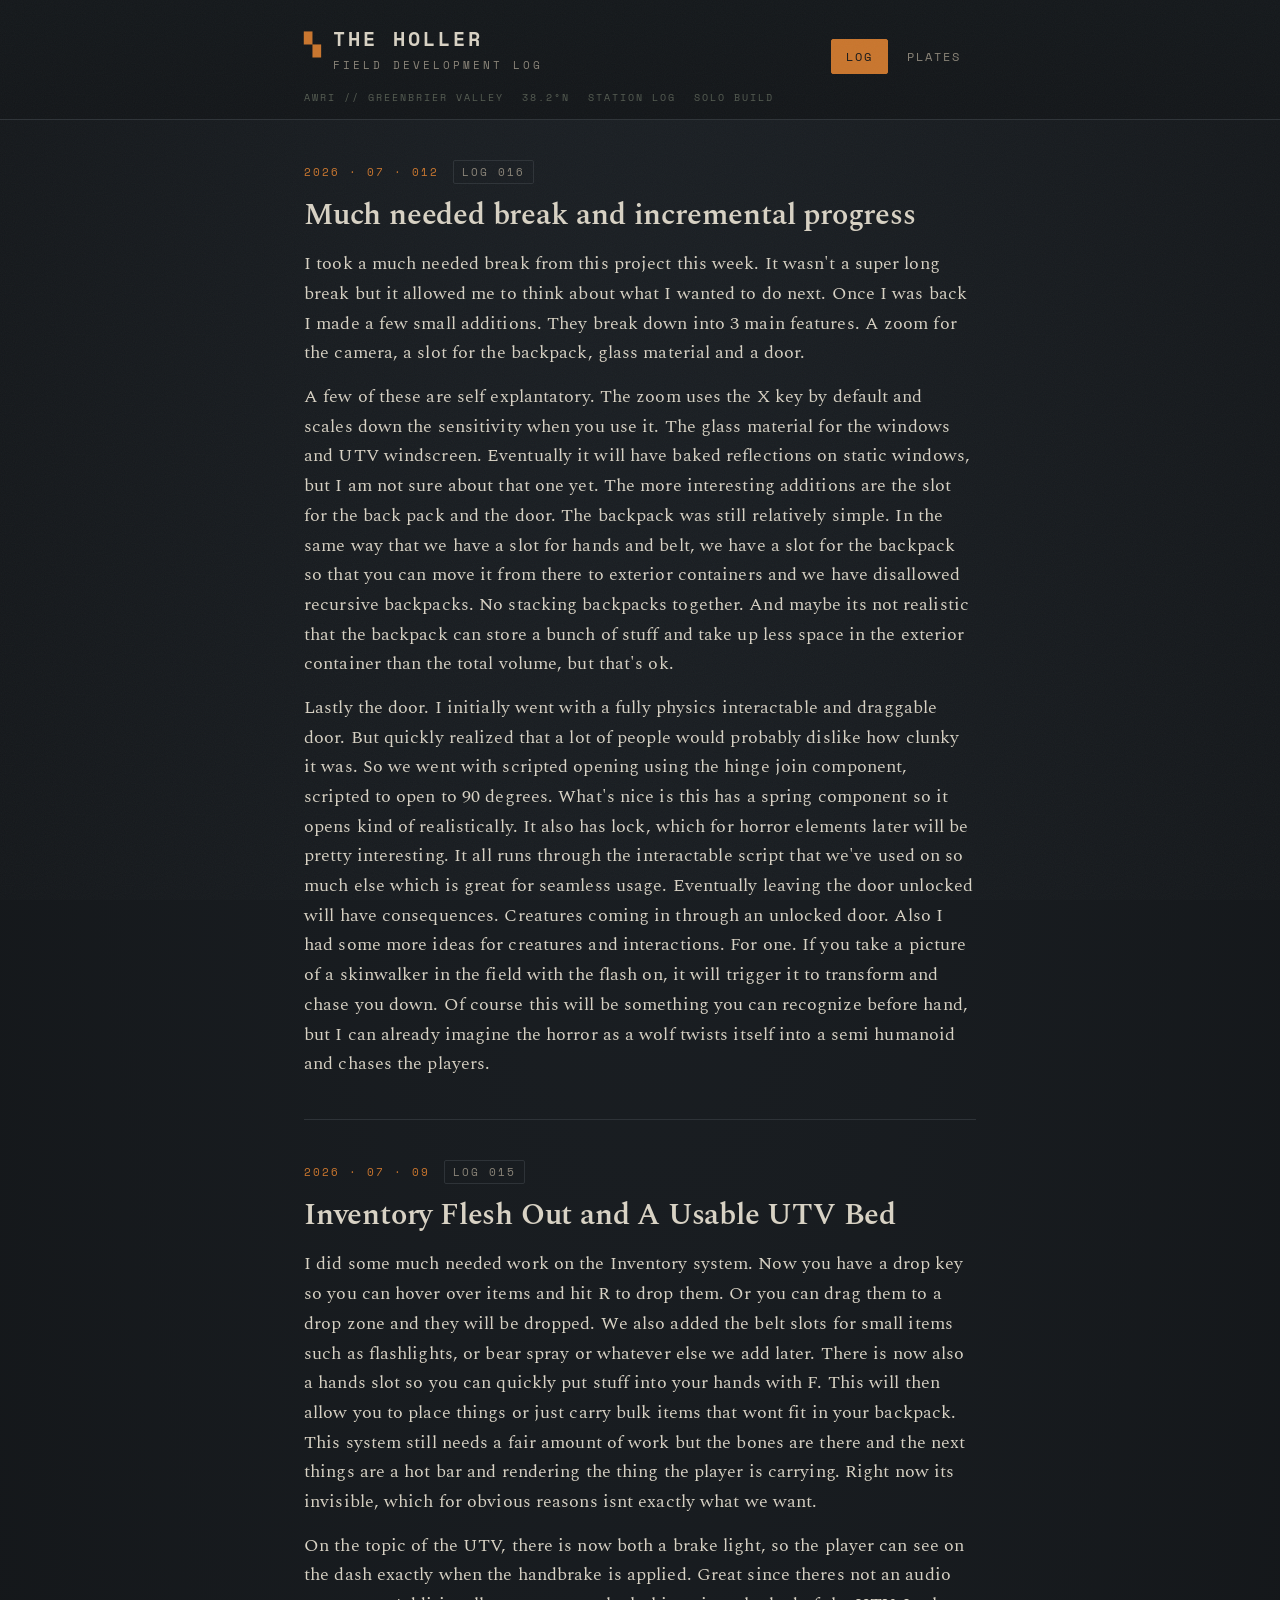
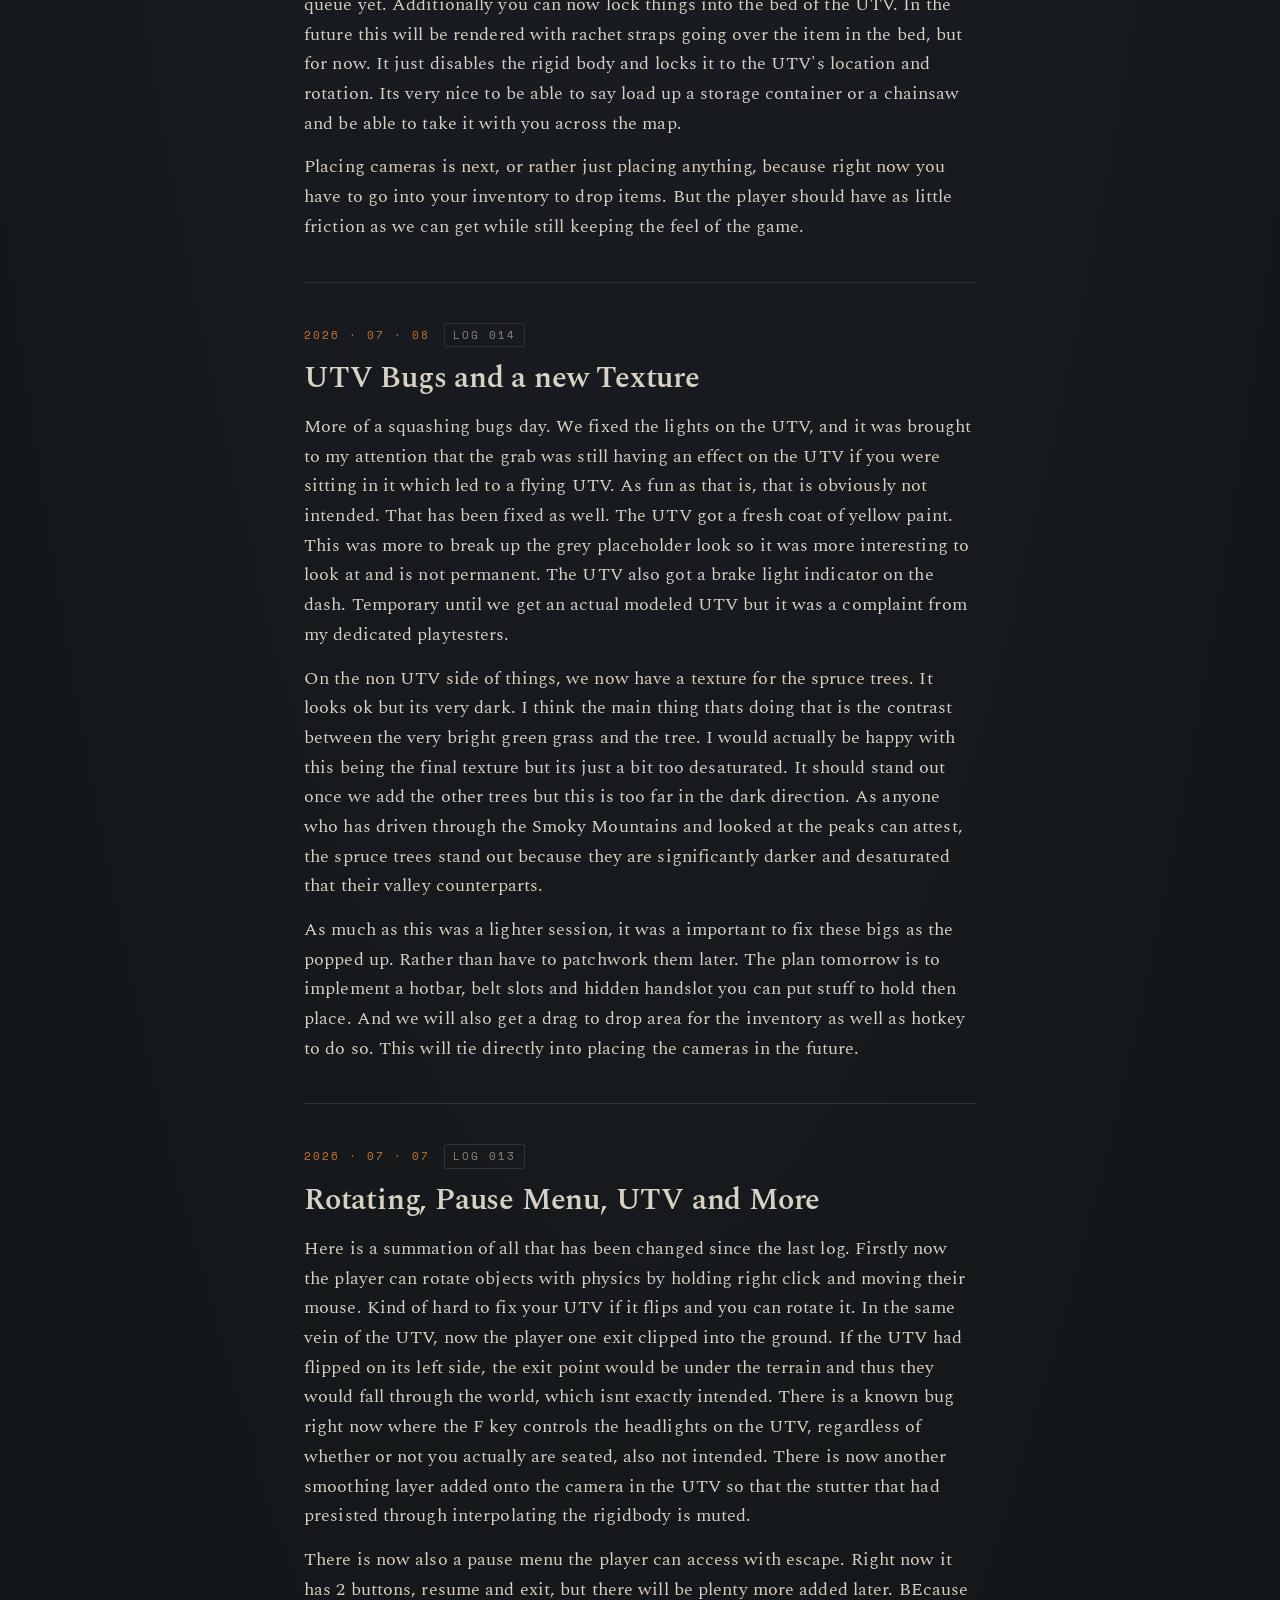
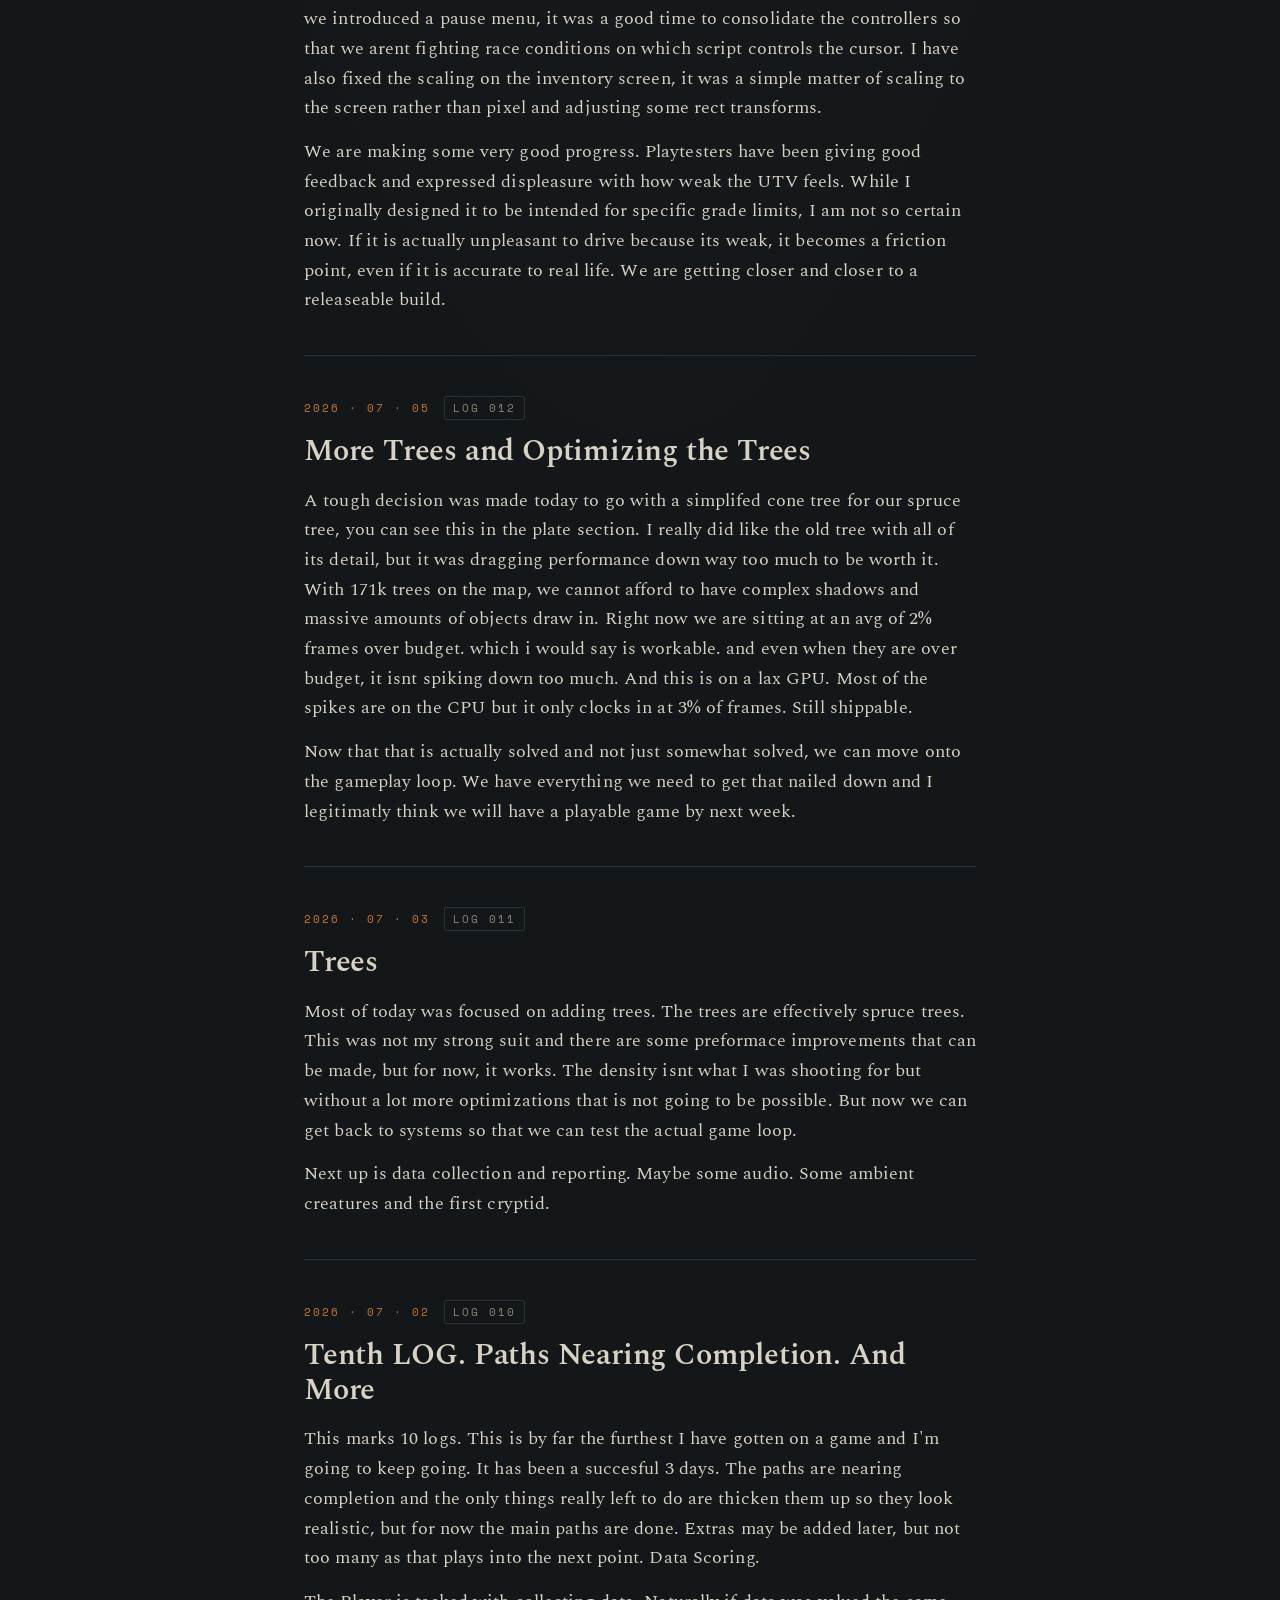
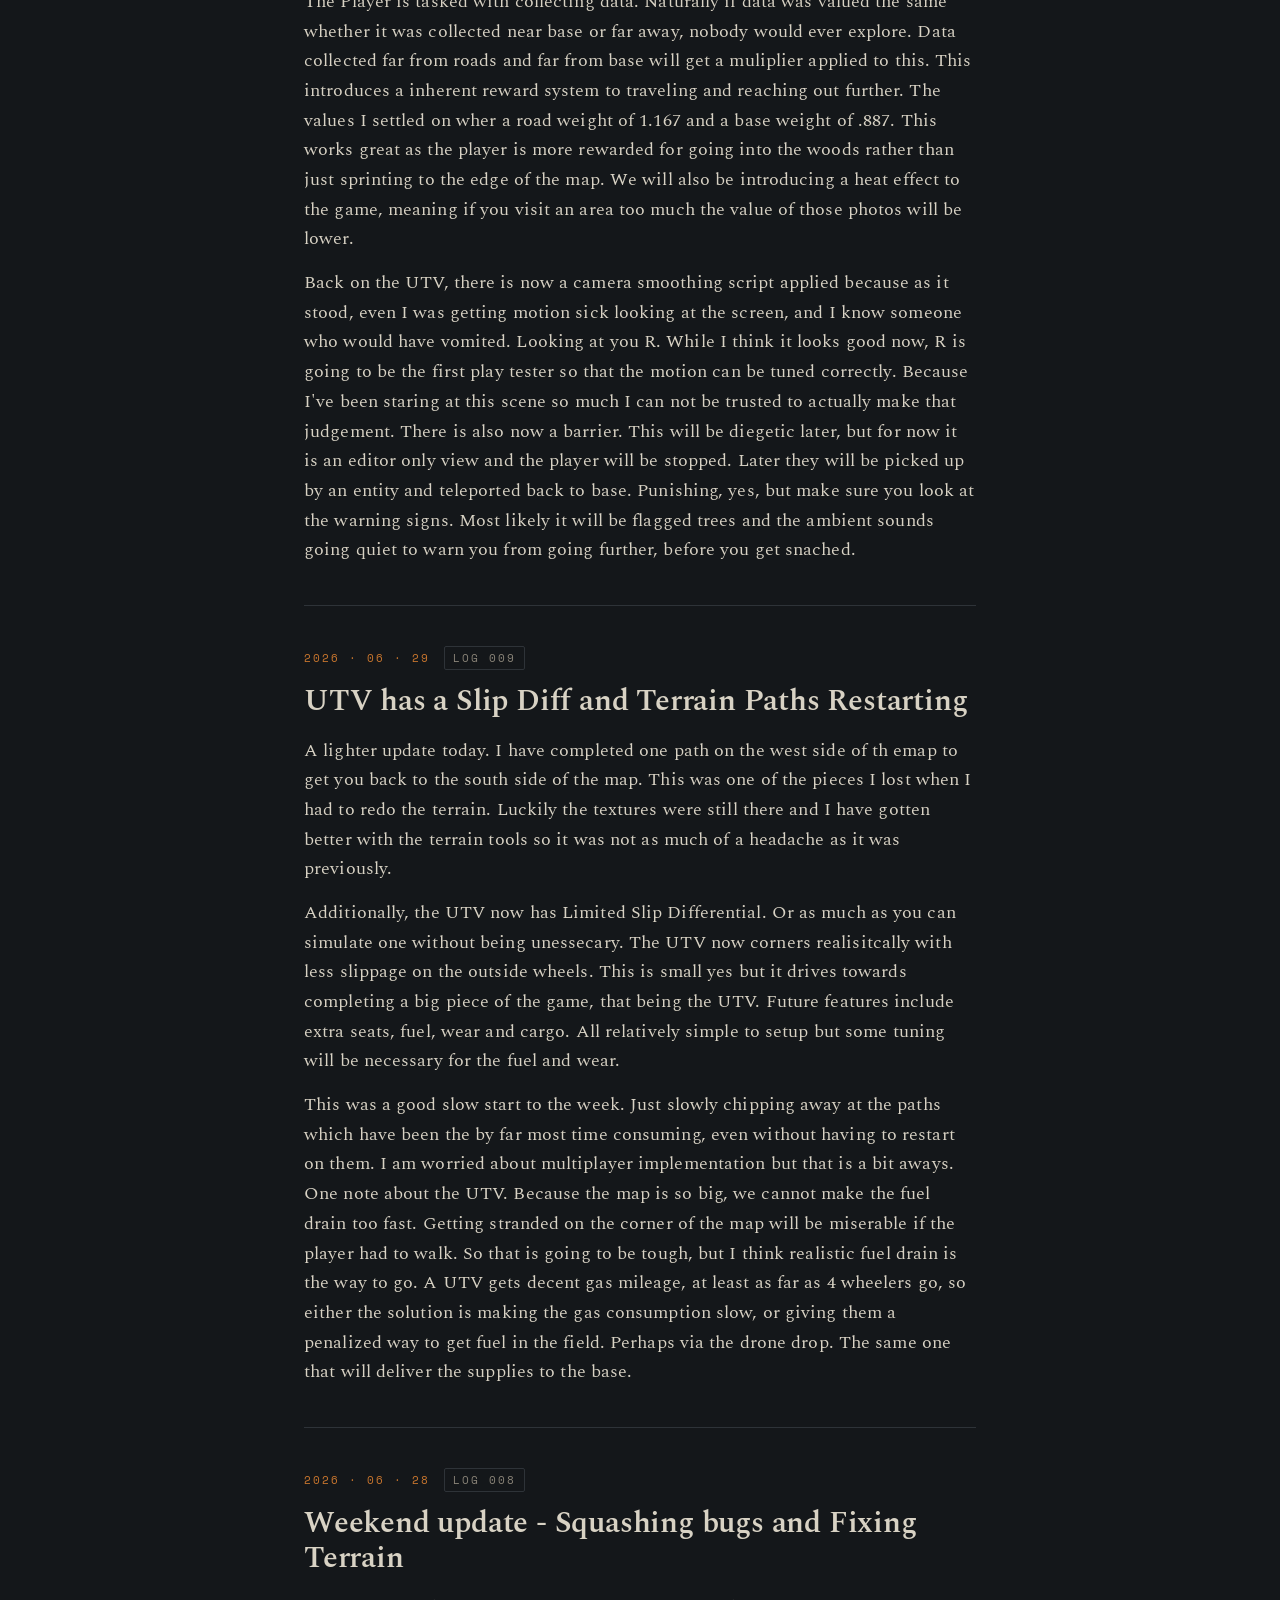
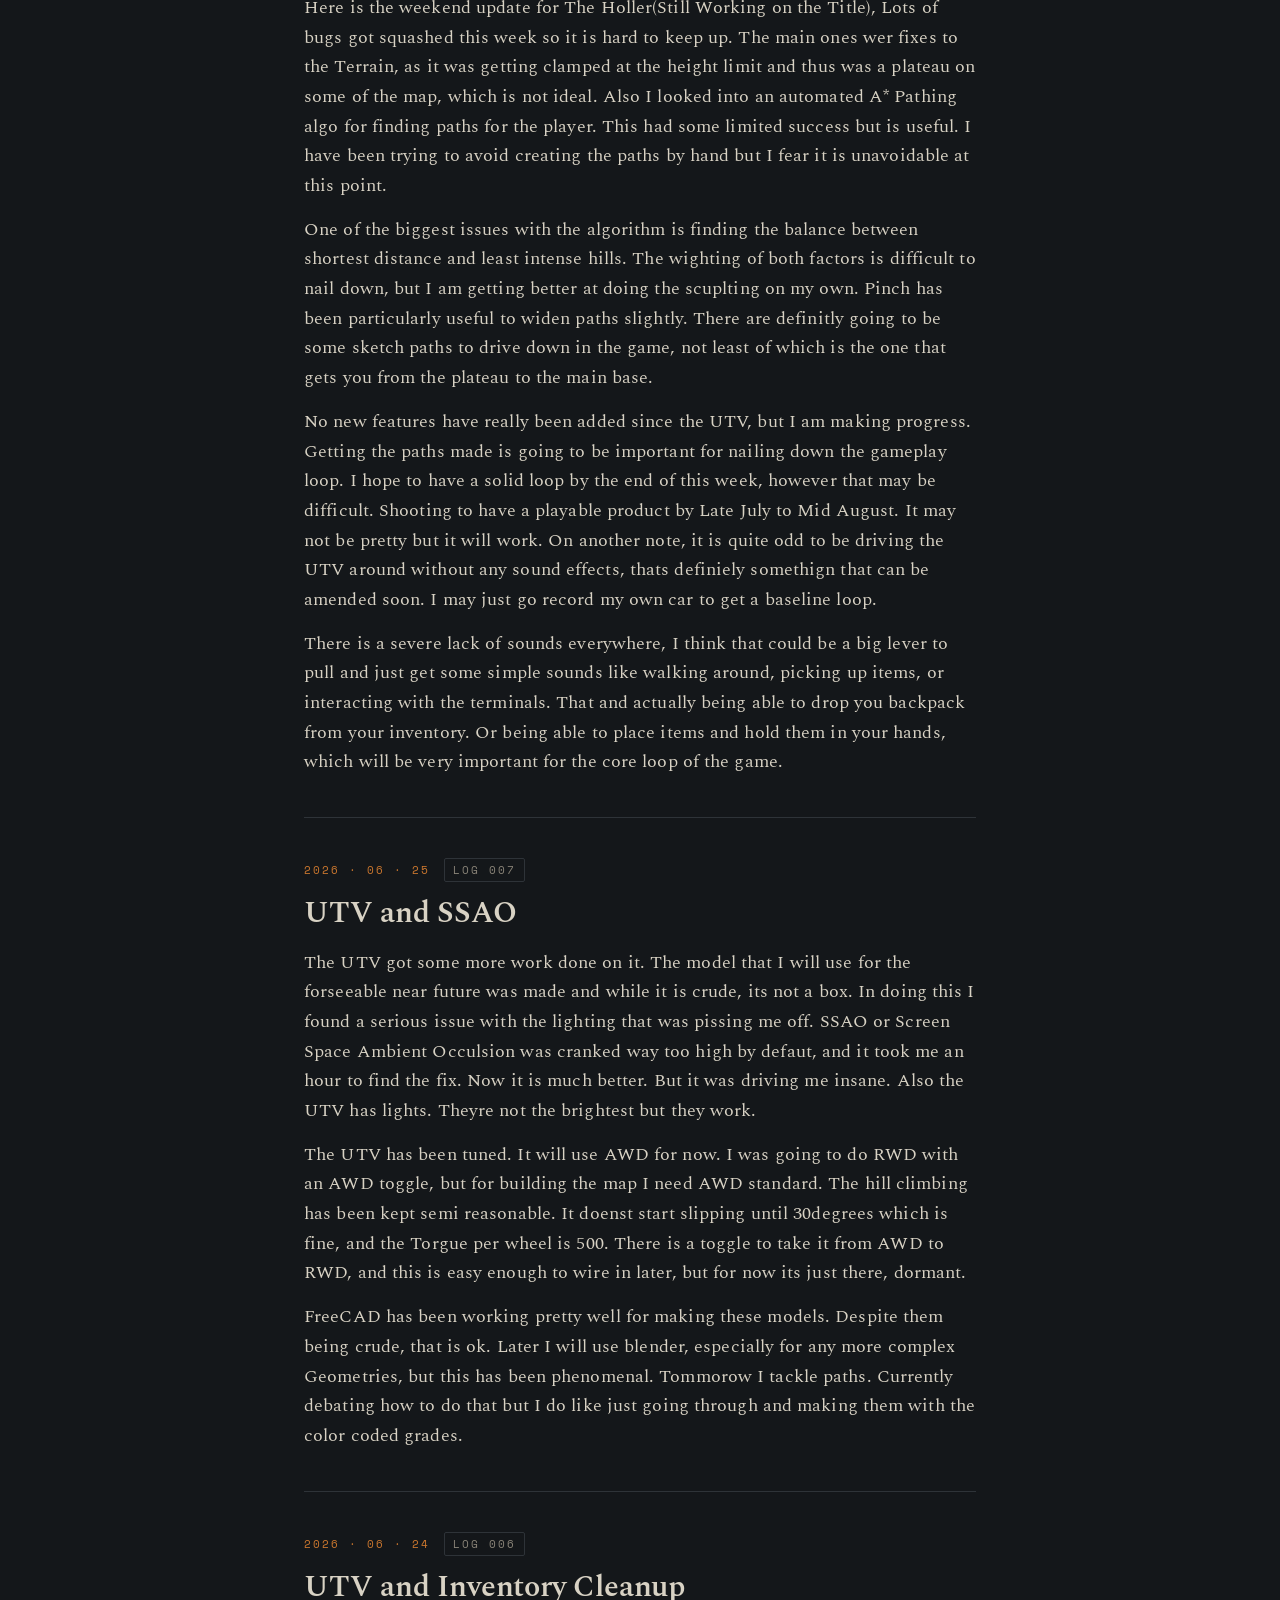
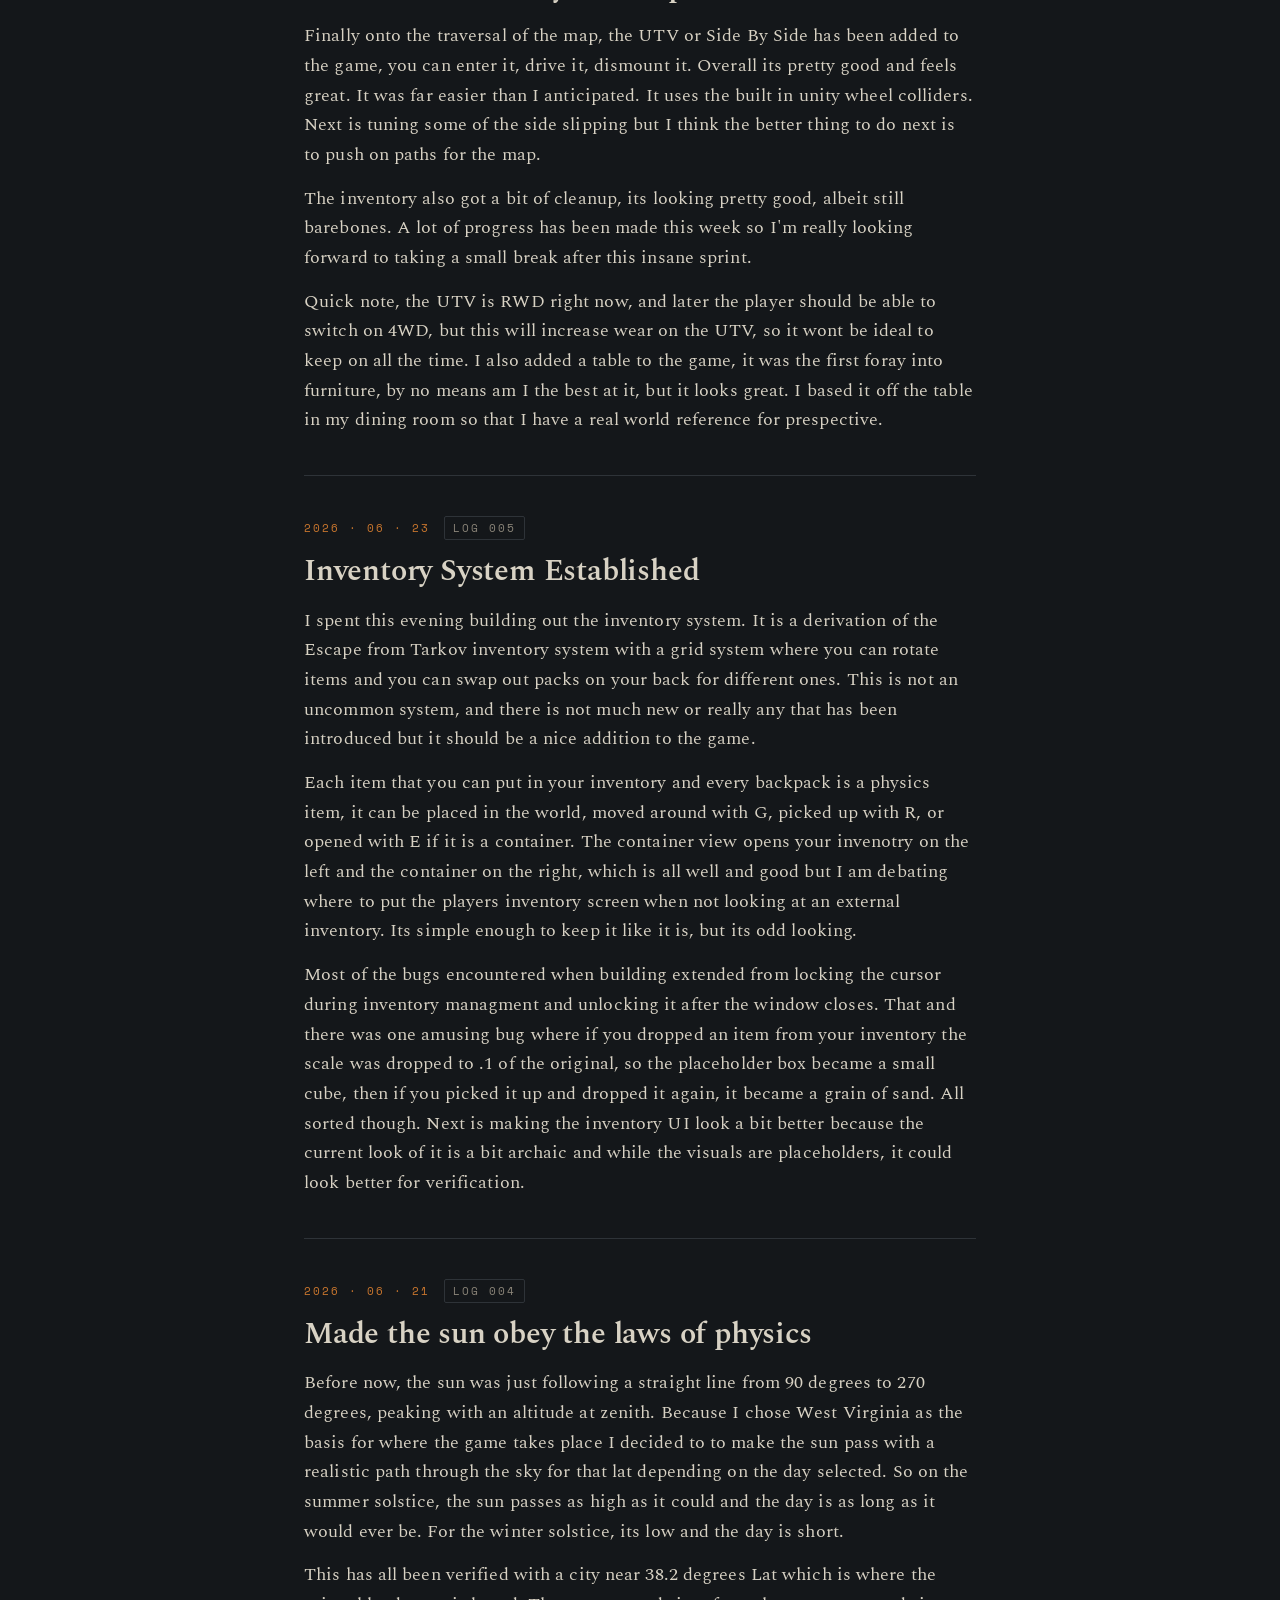
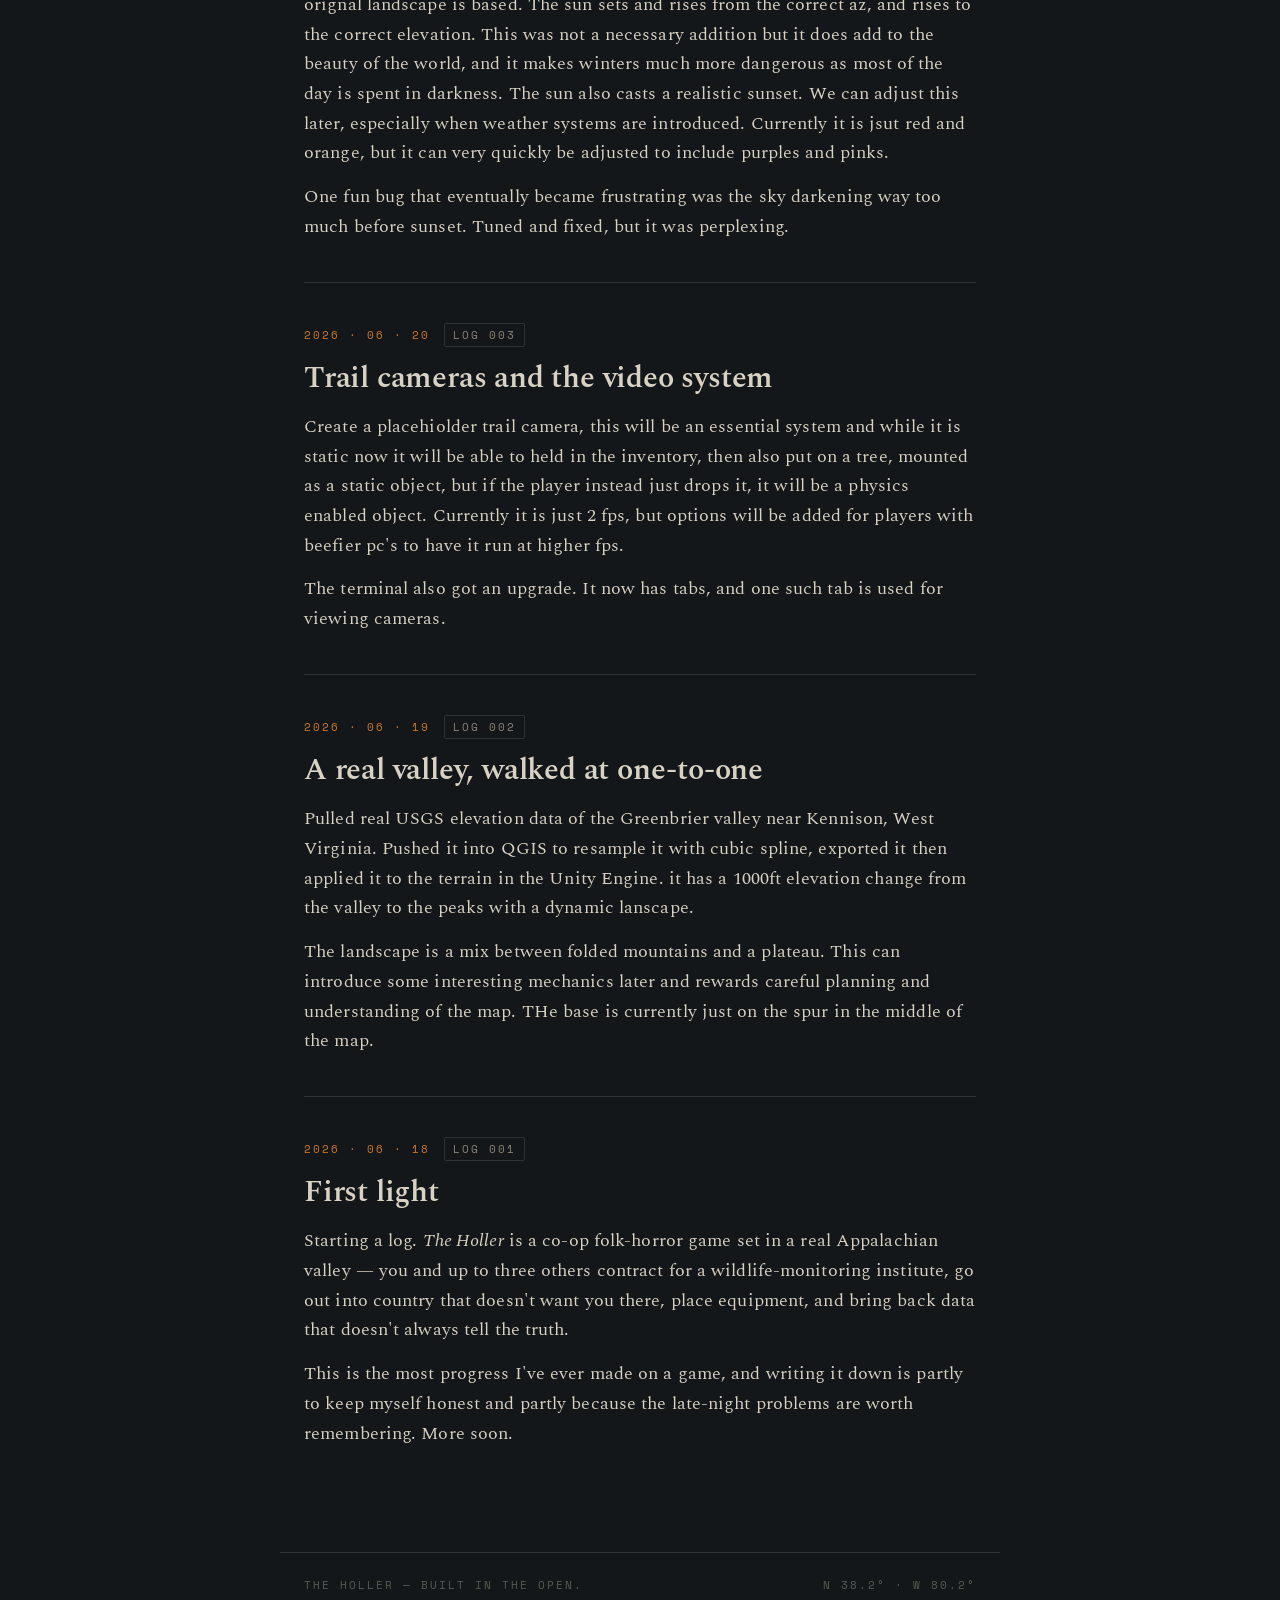
==== commit 49ffe1d5: "Log 016" ====
--- a/index.html
+++ b/index.html
@@ -42,7 +42,26 @@
   <!-- ============================================================= -->
 <article class="entry">
     <div class="entry-meta">
-      <time datetime="2026-07-08">2026 · 07 · 09</time>
+      <time datetime="2026-07-12">2026 · 07 · 012</time>
+      <span class="entry-no">LOG 016</span>
+    </div>
+    <h2 class="entry-title">Much needed break and incremental progress</h2>
+    <div class="entry-body">
+      <p>
+	I took a much needed break from this project this week. It wasn't a super long break but it allowed me to think about what I wanted to do next. Once I was back I made a few small additions. They break down into 3 main features. A zoom for the camera, a slot for the backpack, glass material and a door. 
+      </p>
+      <p>
+A few of these are self explantatory. The zoom uses the X key by default and scales down the sensitivity when you use it. The glass material for the windows and UTV windscreen. Eventually it will have baked reflections on static windows, but I am not sure about that one yet. The more interesting additions are the slot for the back pack and the door. The backpack was still relatively simple. In the same way that we have a slot for hands and belt, we have a slot for the backpack so that you can move it from there to exterior containers and we have disallowed recursive backpacks. No stacking backpacks together. And maybe its not realistic that the backpack can store a bunch of stuff and take up less space in the exterior container than the total volume, but that's ok.
+      </p>
+<p>
+Lastly the door. I initially went with a fully physics interactable and draggable door. But quickly realized that a lot of people would probably dislike how clunky it was. So we went with scripted opening using the hinge join component, scripted to open to 90 degrees. What's nice is this has a spring component so it opens kind of realistically. It also has lock, which for horror elements later will be pretty interesting. It all runs through the interactable script that we've used on so much else which is great for seamless usage. Eventually leaving the door unlocked will have consequences. Creatures coming in through an unlocked door. Also I had some more ideas for creatures and interactions. For one. If you take a picture of a skinwalker in the field with the flash on, it will trigger it to transform and chase you down. Of course this will be something you can recognize before hand, but I can already imagine the horror as a wolf twists itself into a semi humanoid and chases the players. 
+</p>
+    </div>
+  </article>
+
+<article class="entry">
+    <div class="entry-meta">
+      <time datetime="2026-07-09">2026 · 07 · 09</time>
       <span class="entry-no">LOG 015</span>
     </div>
     <h2 class="entry-title">Inventory Flesh Out and A Usable UTV Bed</h2>
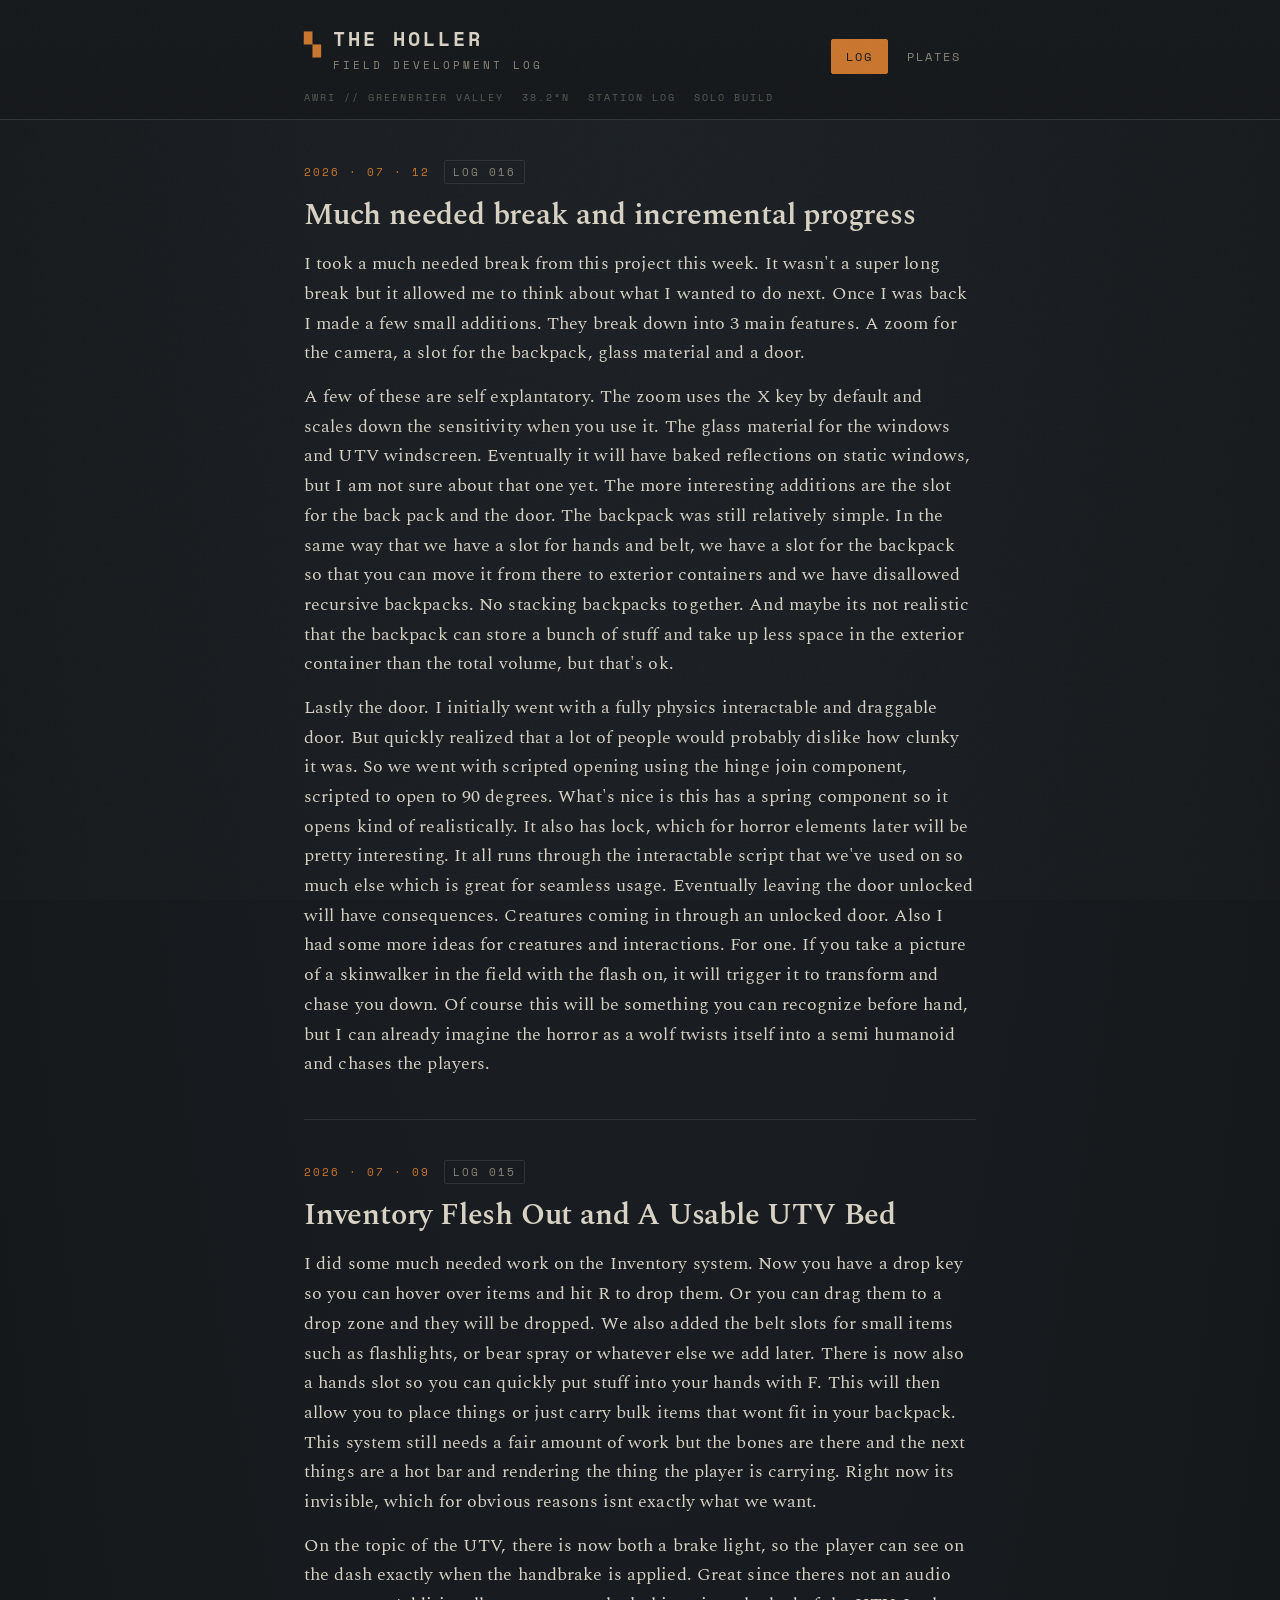
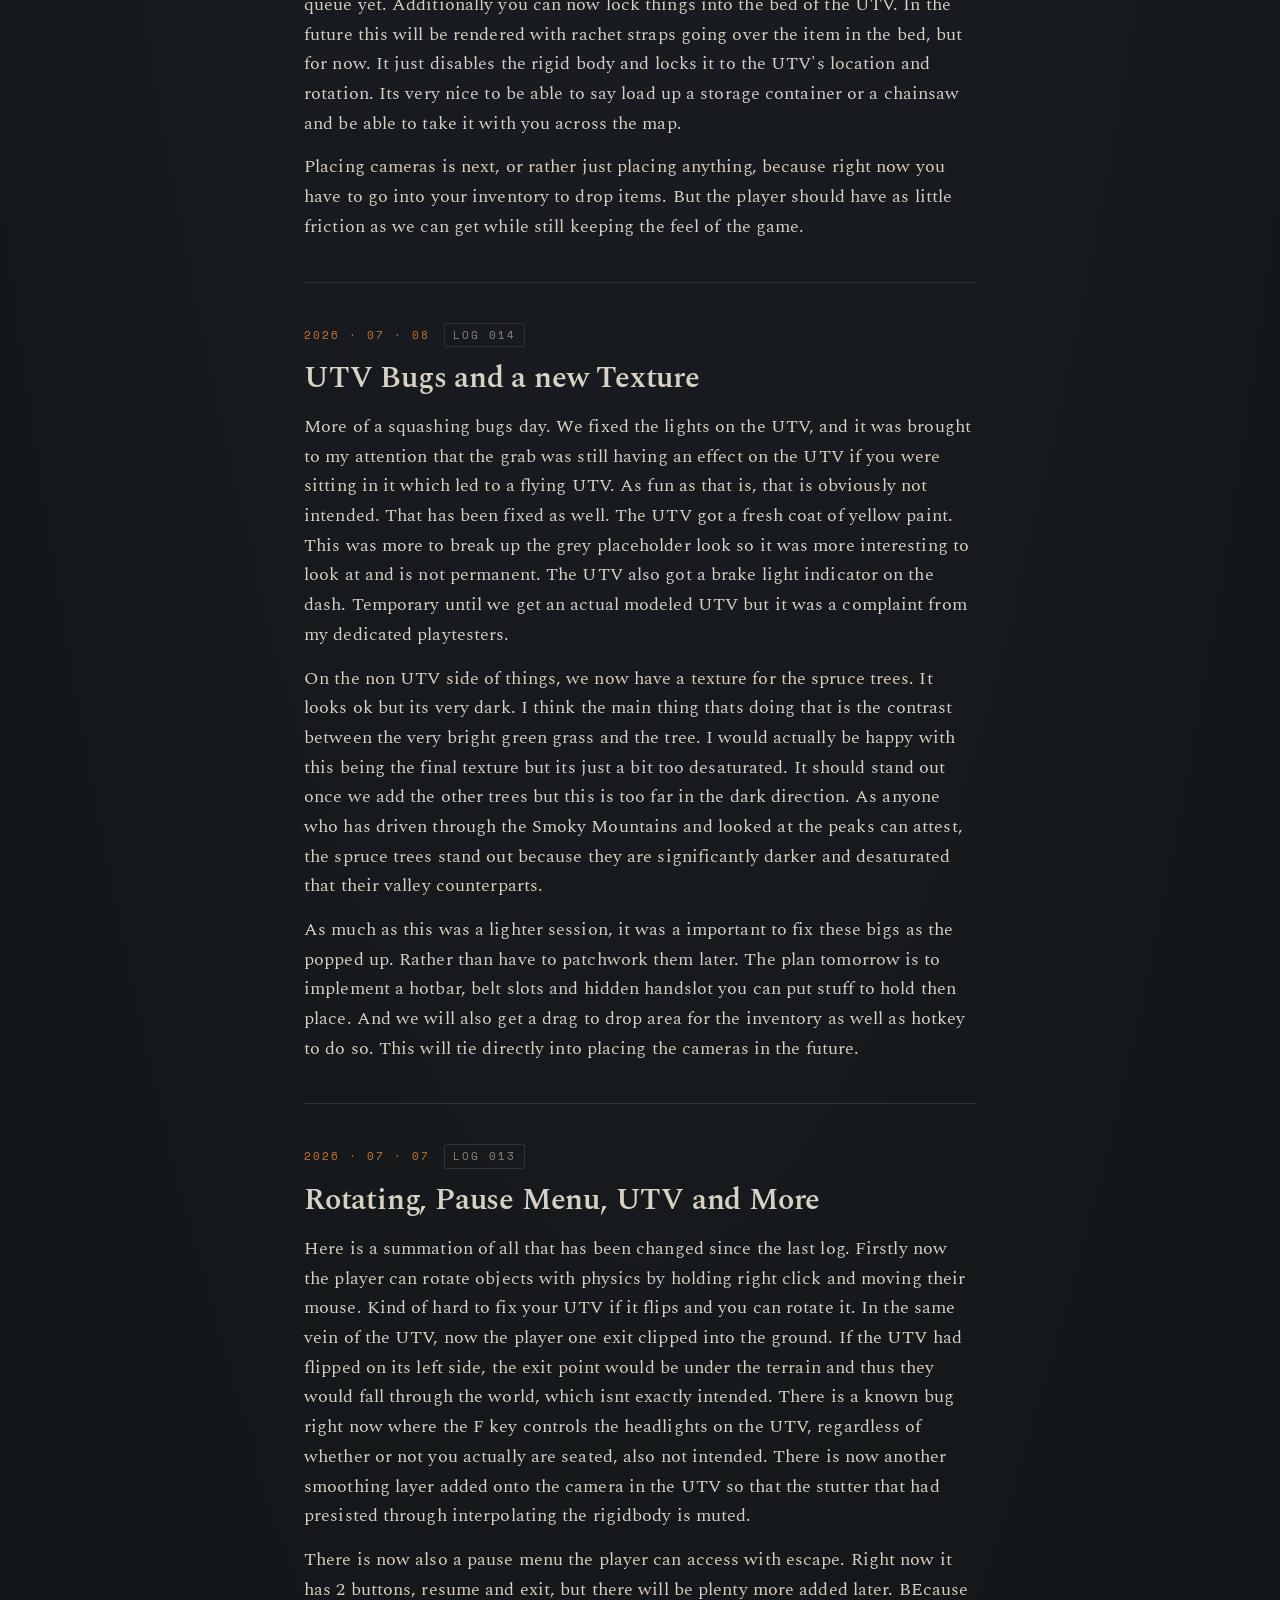
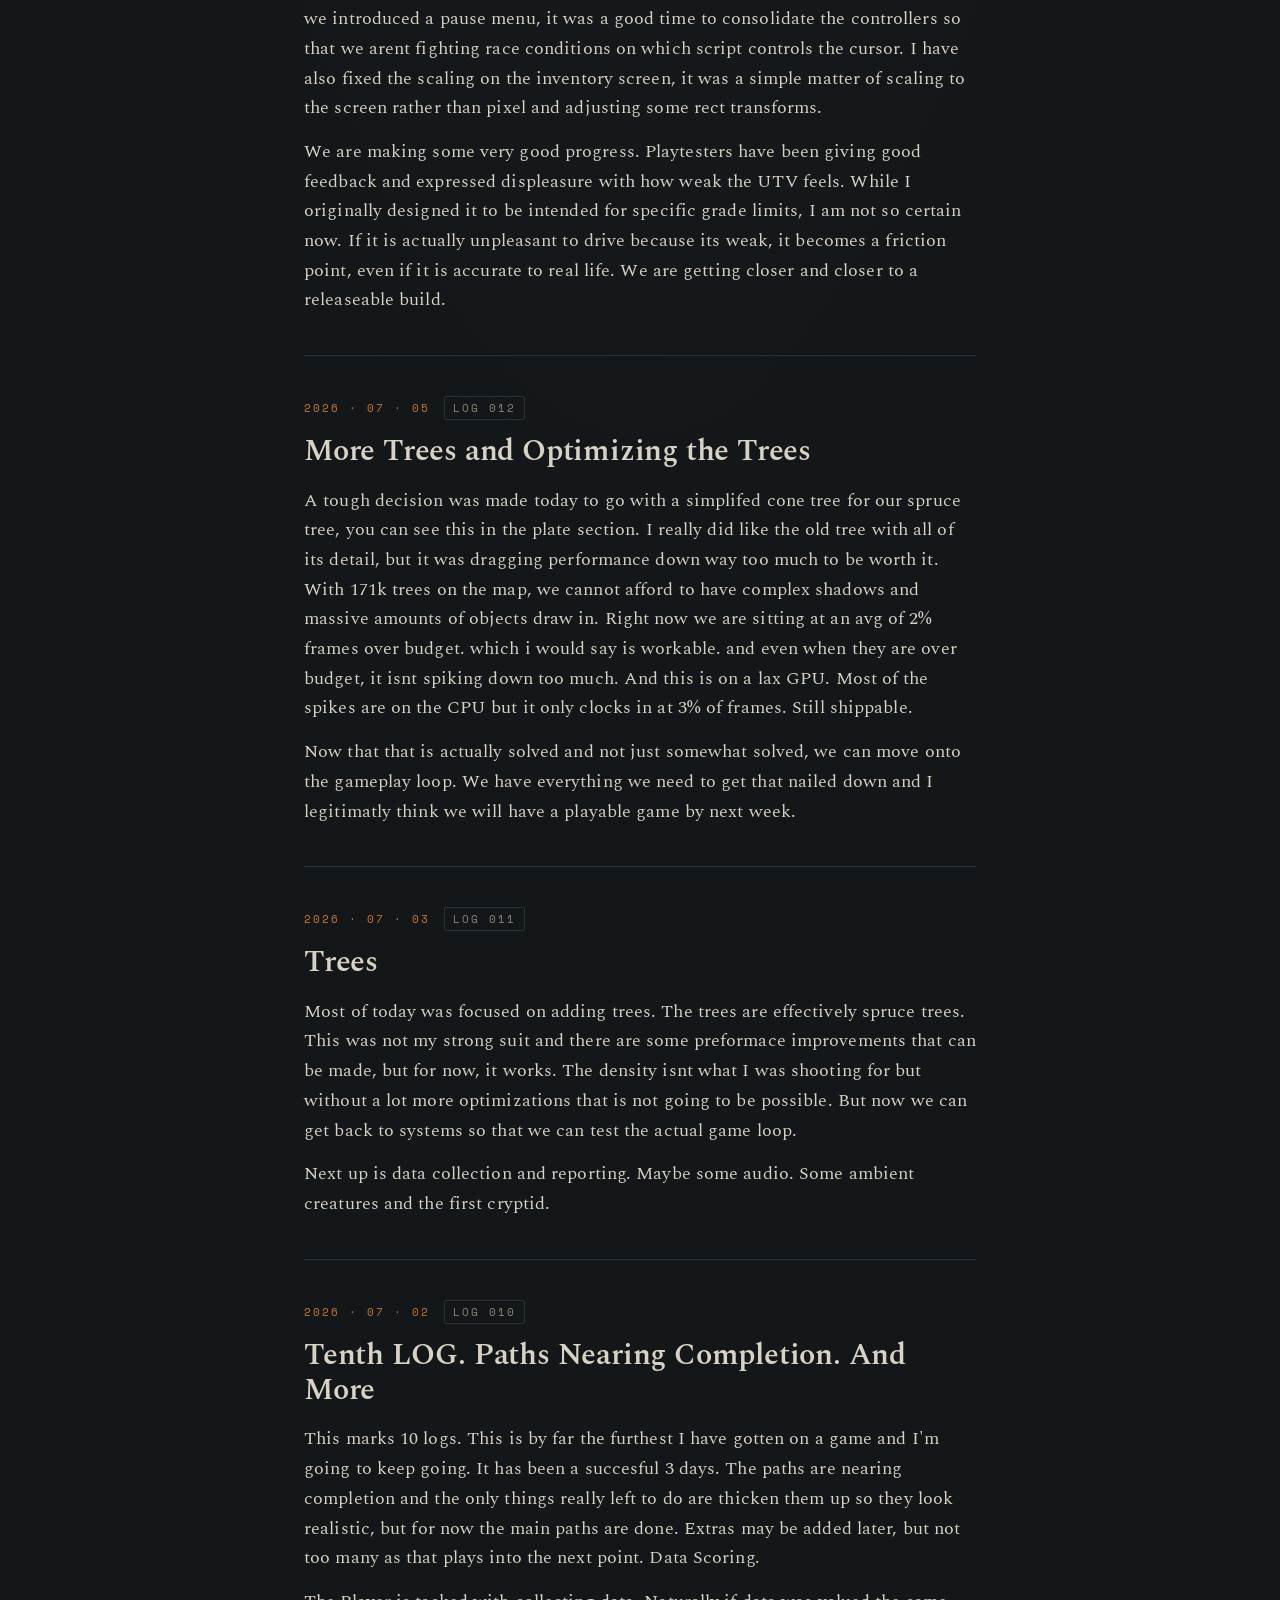
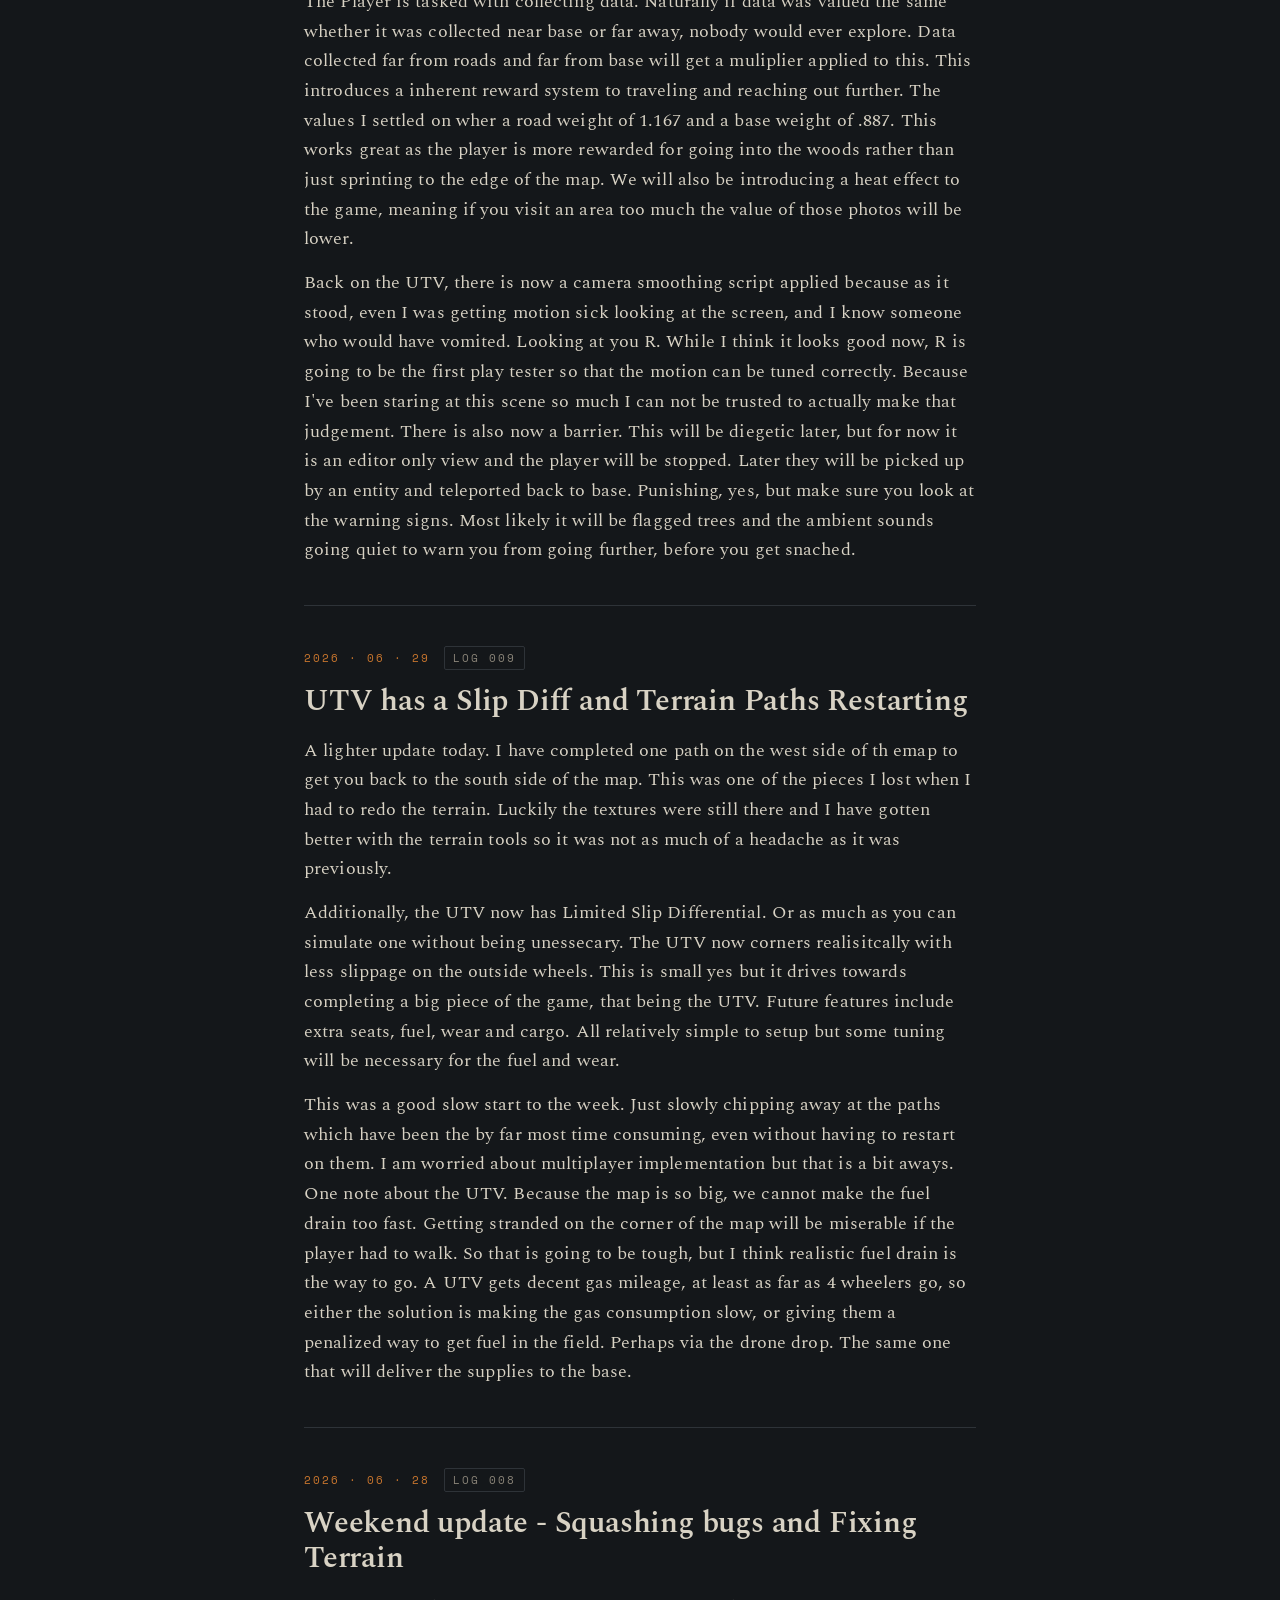
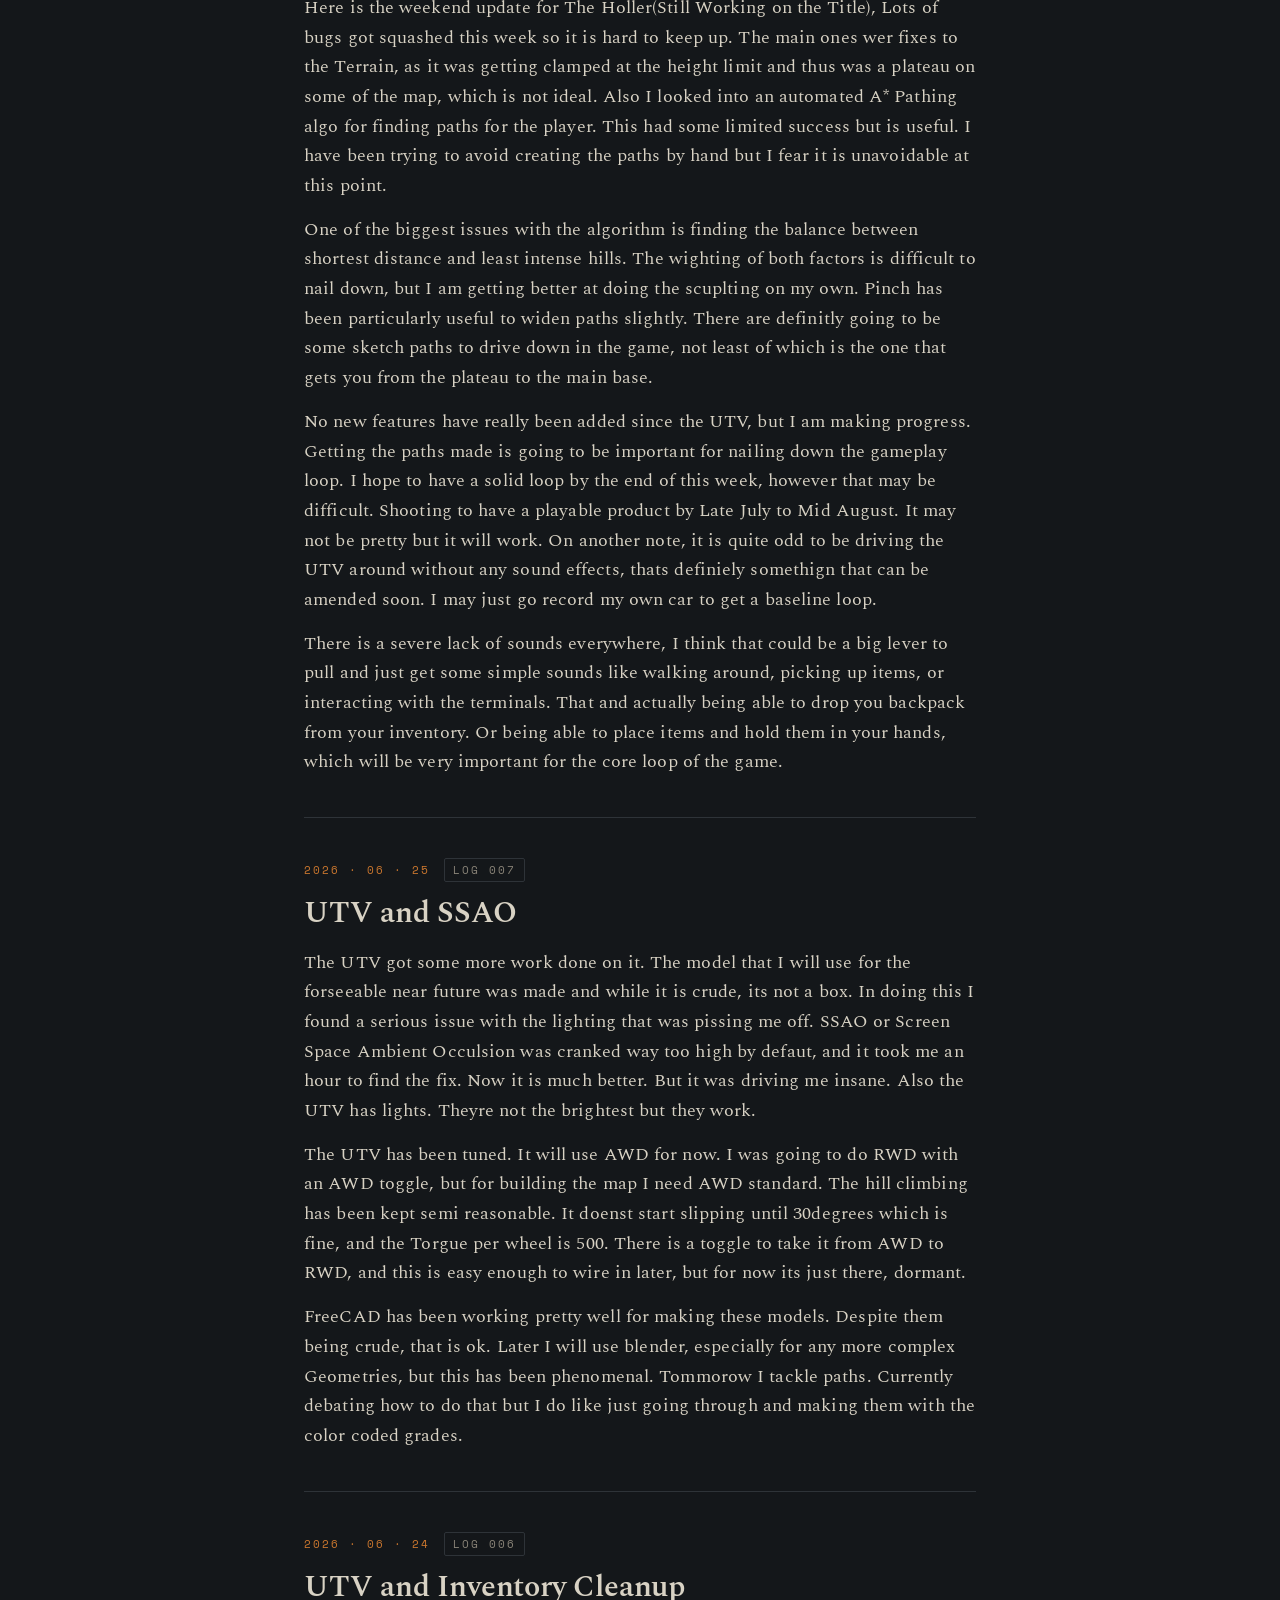
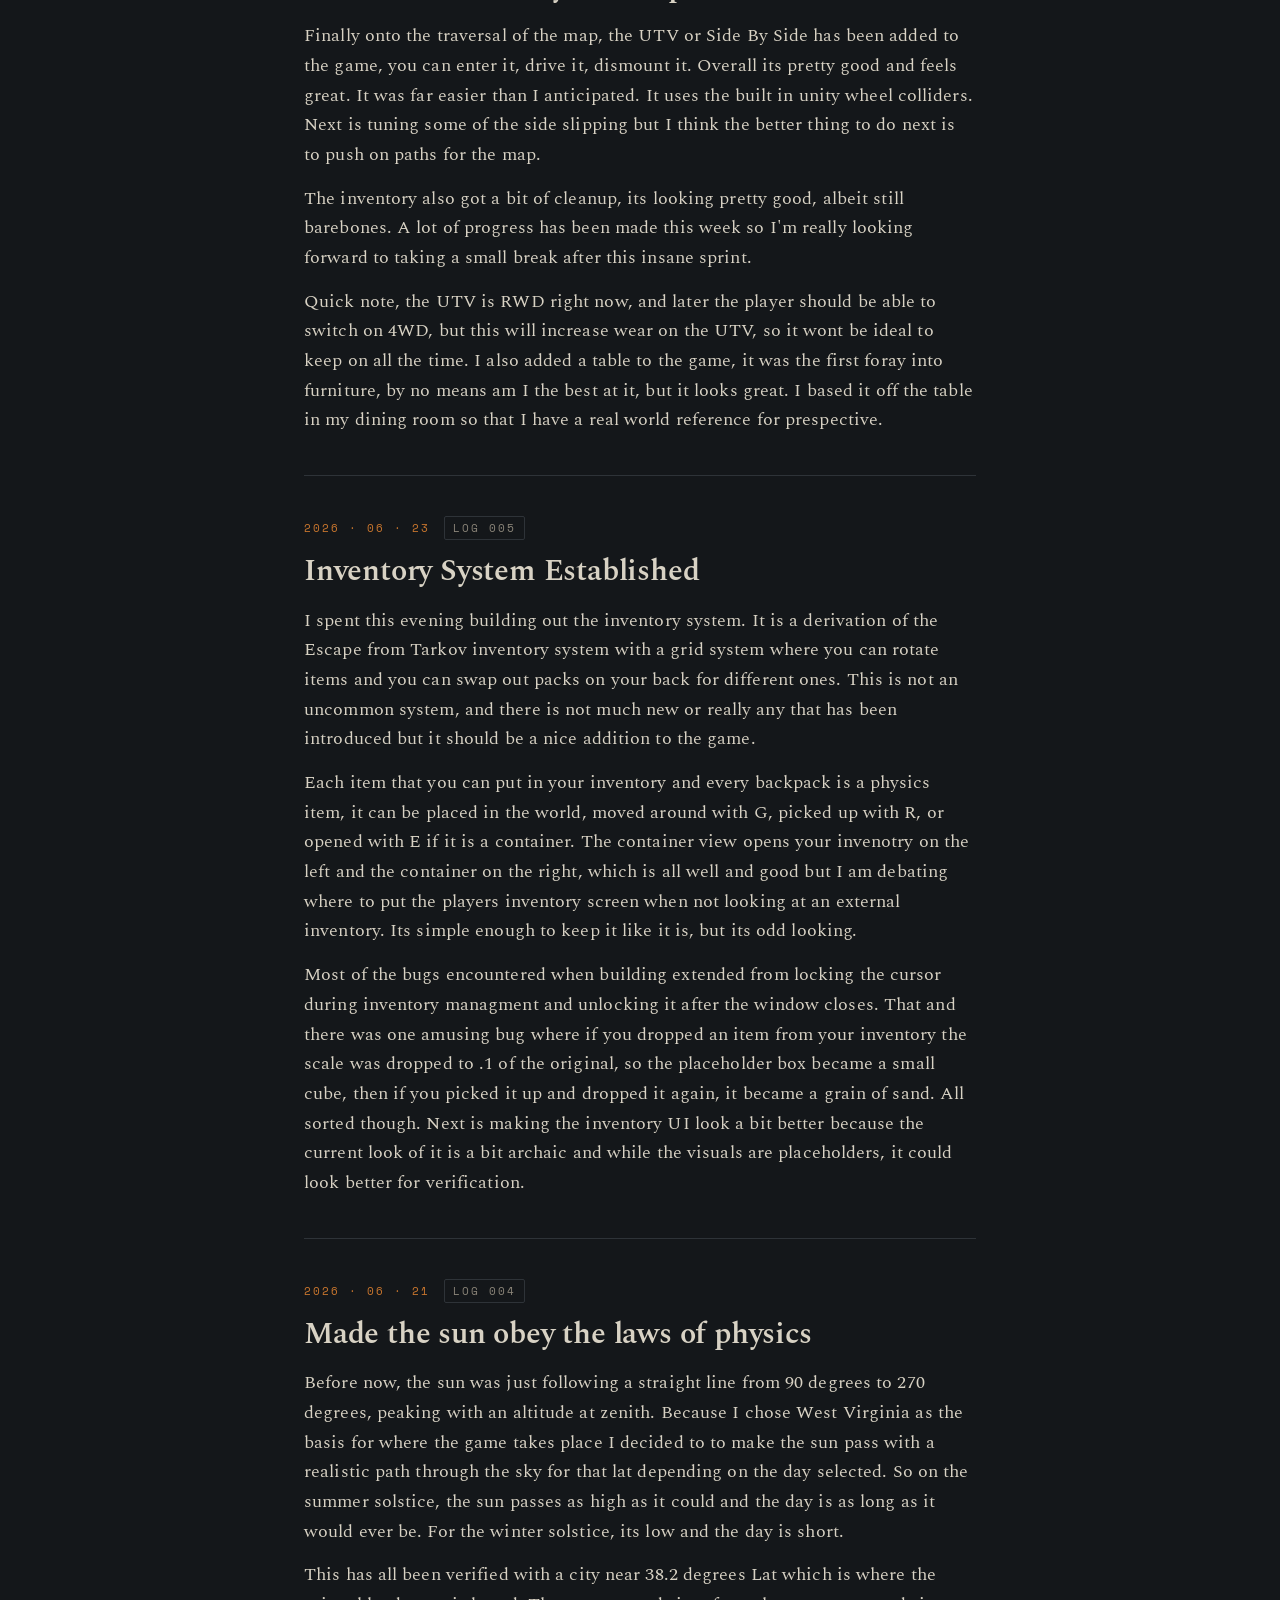
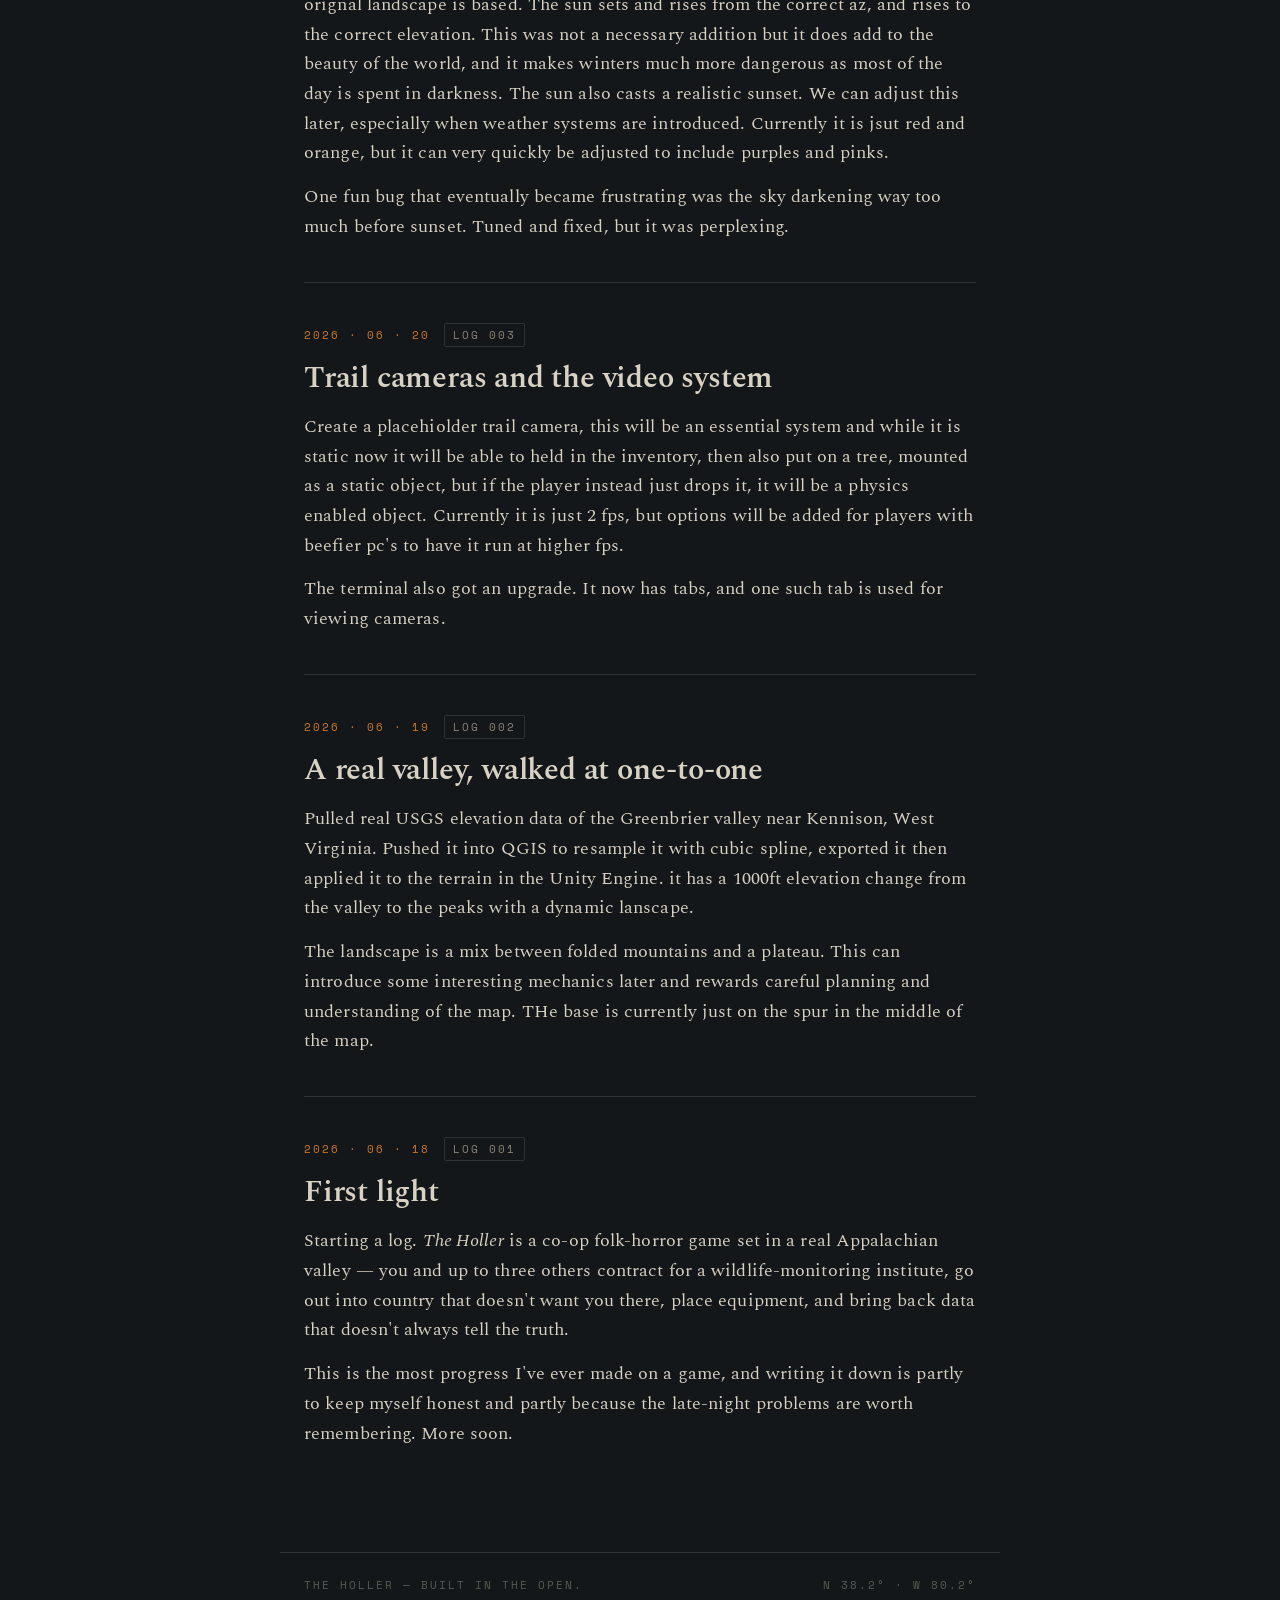
==== commit 2dac69ff: "Log 016FIX" ====
--- a/index.html
+++ b/index.html
@@ -42,7 +42,7 @@
   <!-- ============================================================= -->
 <article class="entry">
     <div class="entry-meta">
-      <time datetime="2026-07-12">2026 · 07 · 012</time>
+      <time datetime="2026-07-12">2026 · 07 · 12</time>
       <span class="entry-no">LOG 016</span>
     </div>
     <h2 class="entry-title">Much needed break and incremental progress</h2>
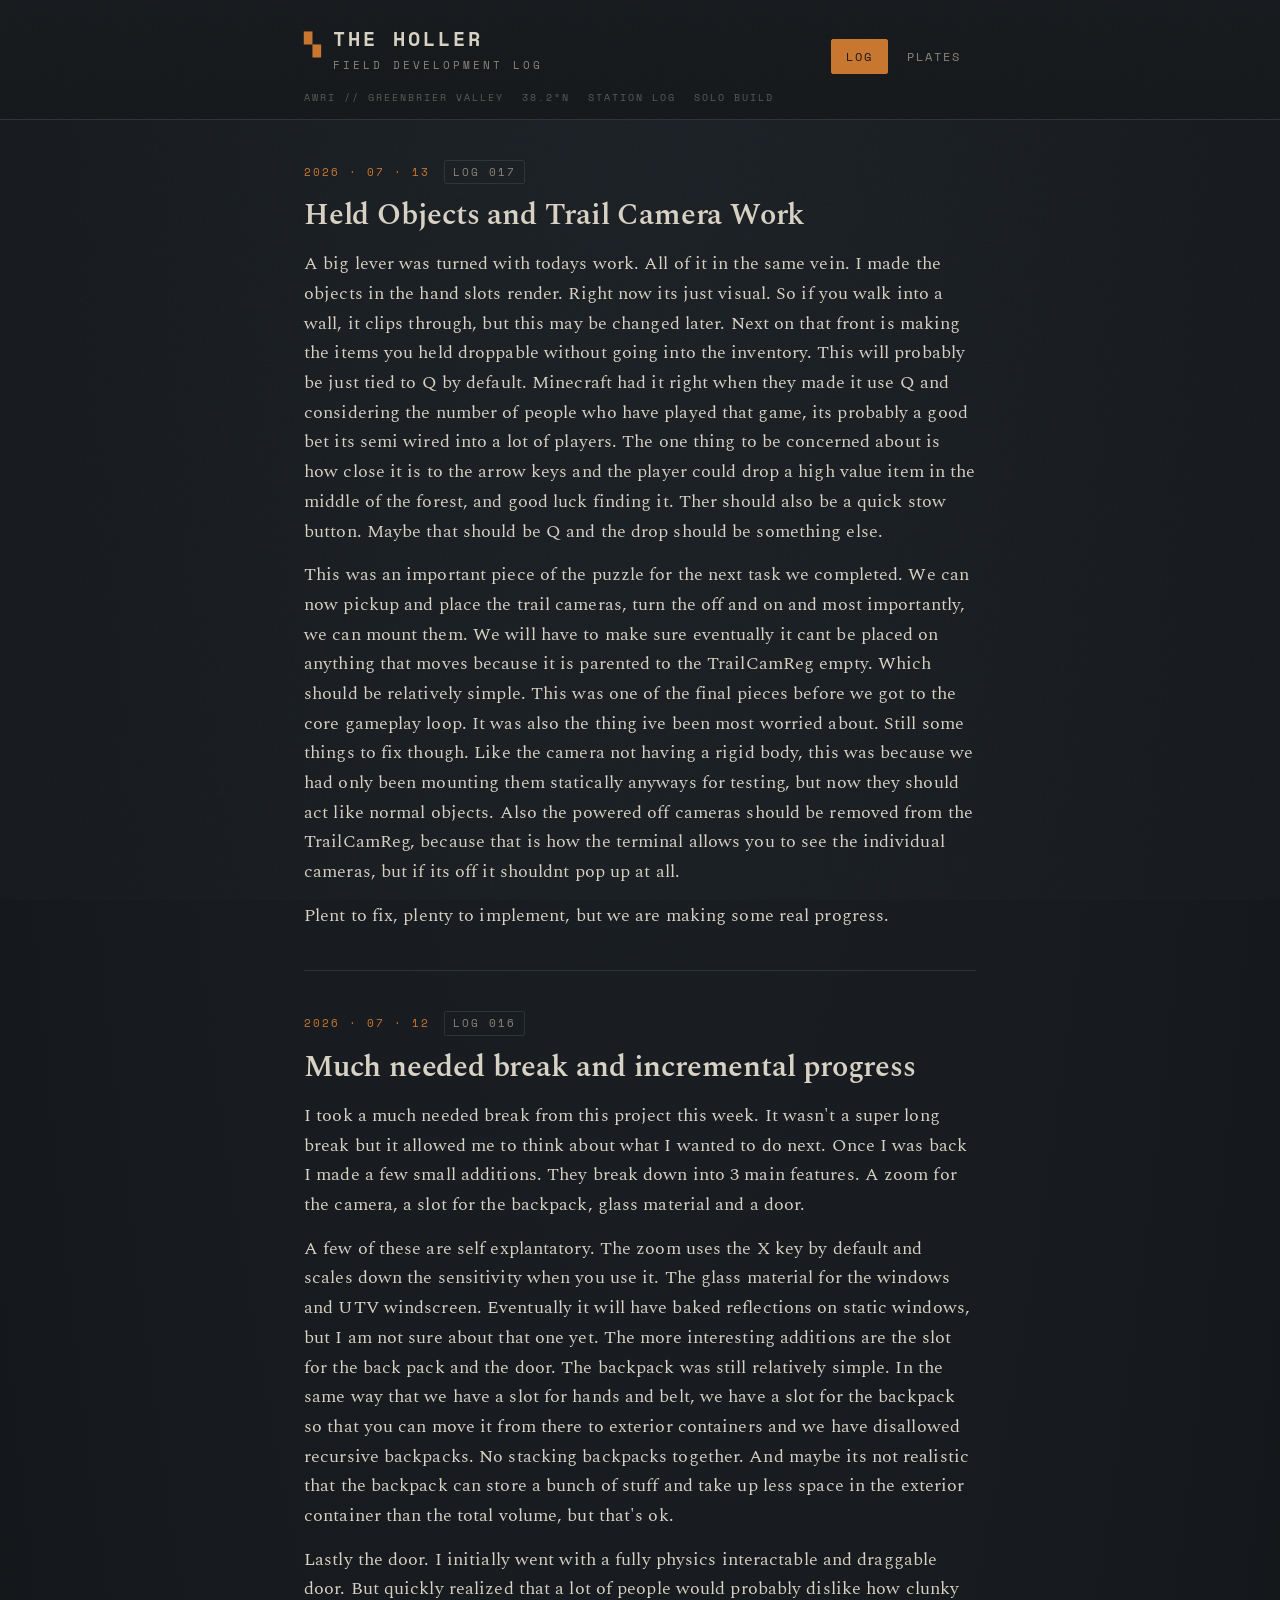
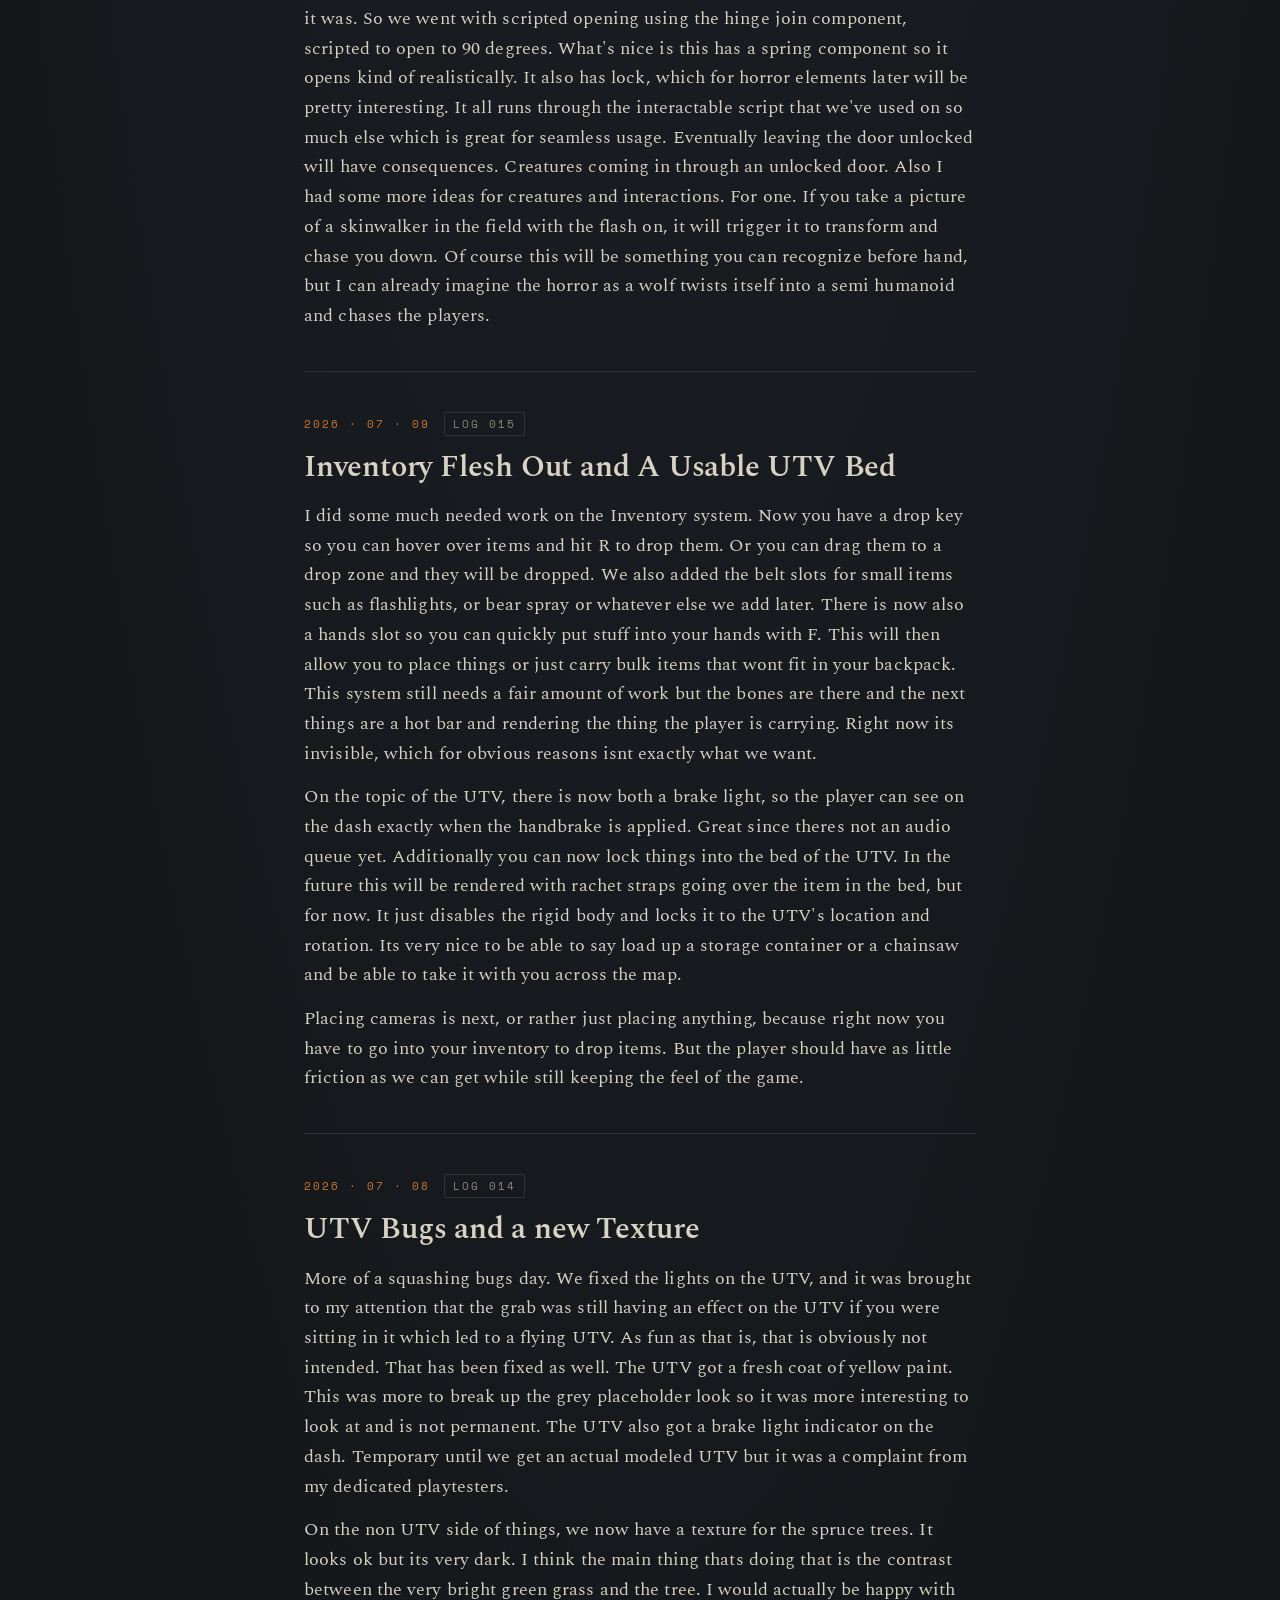
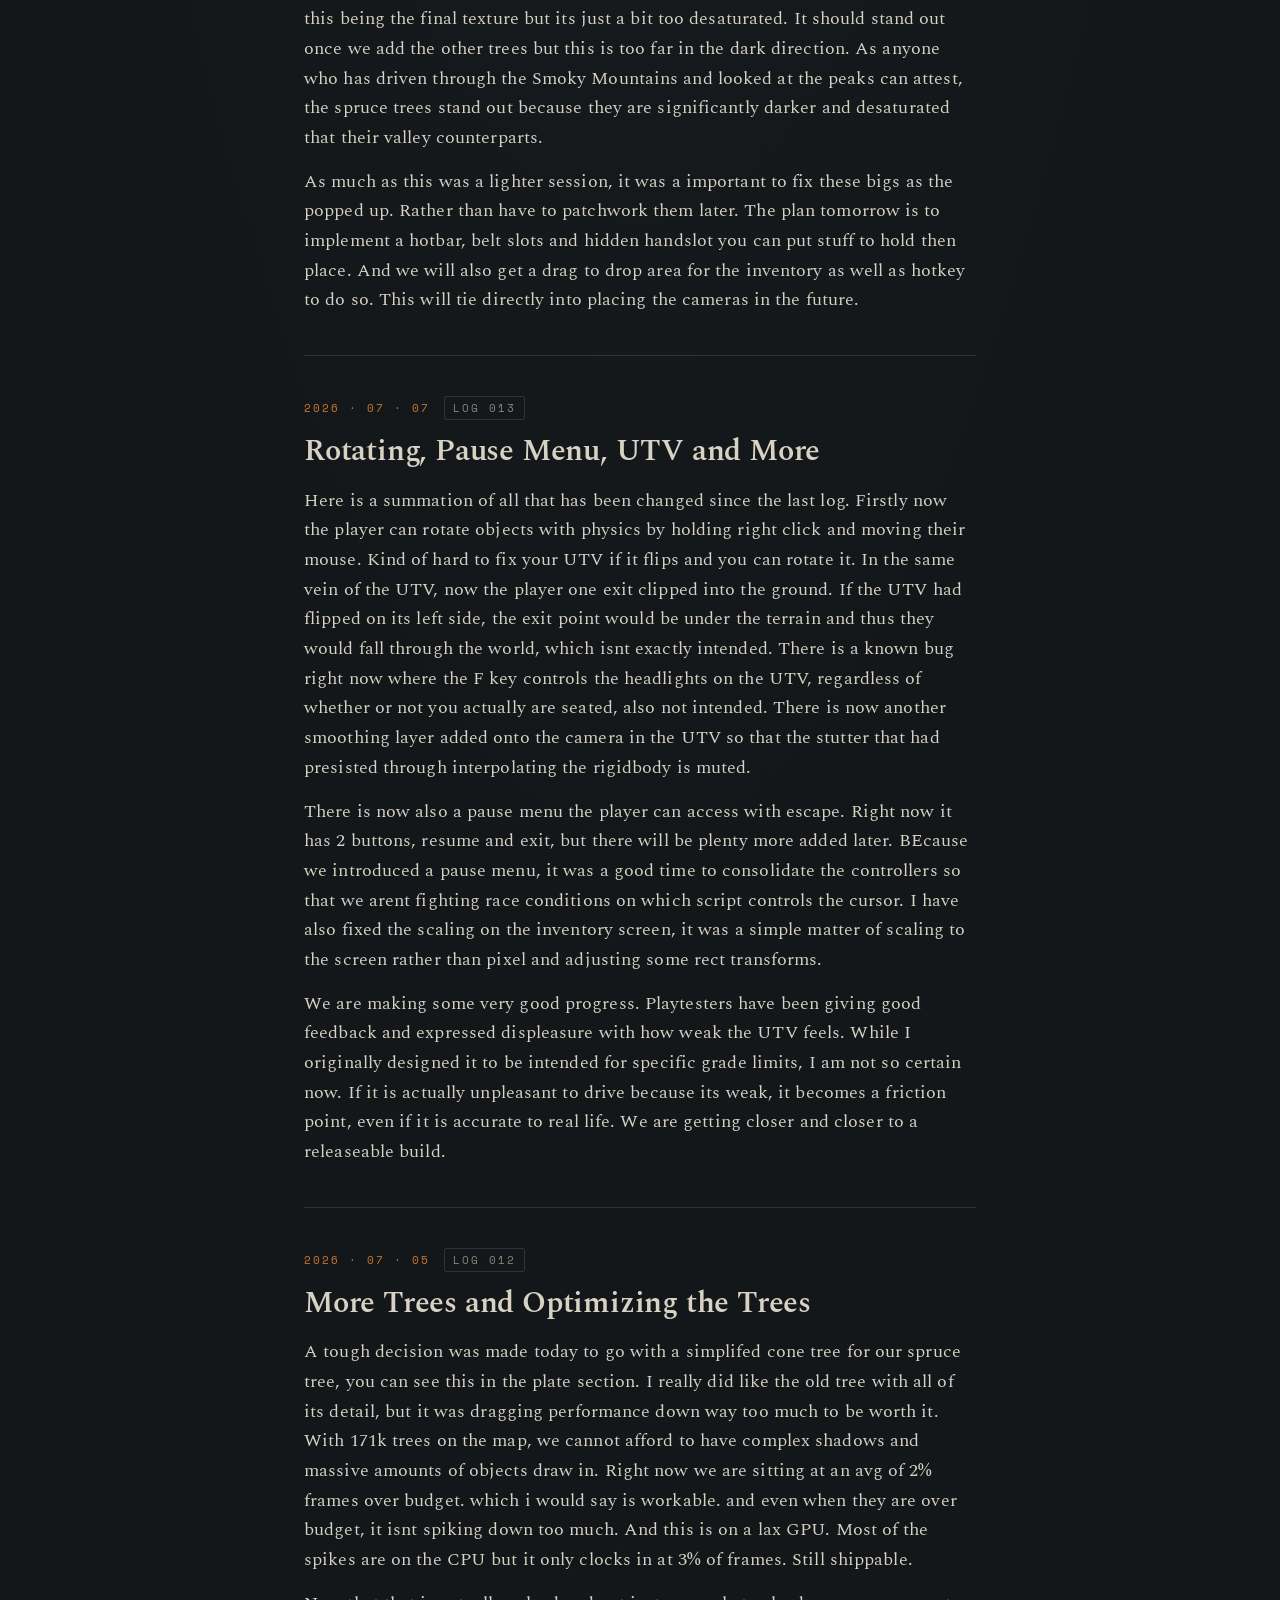
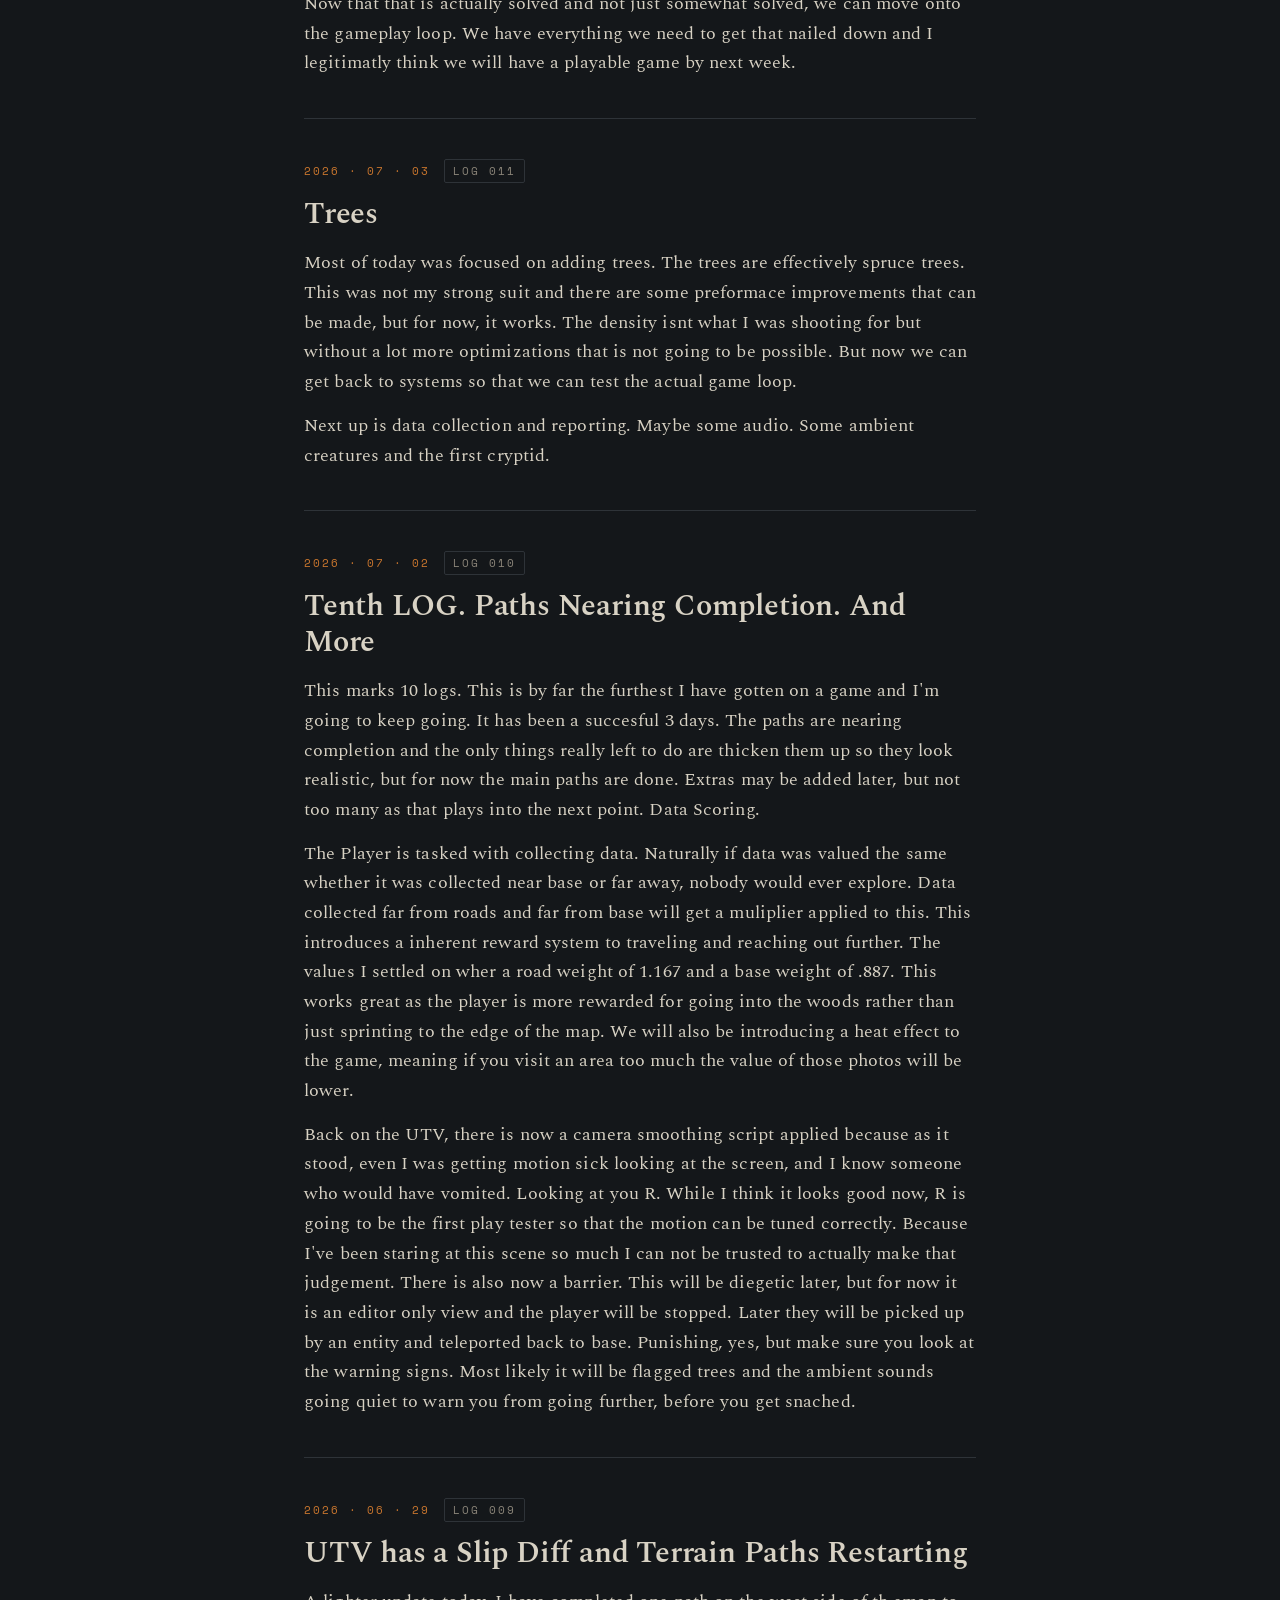
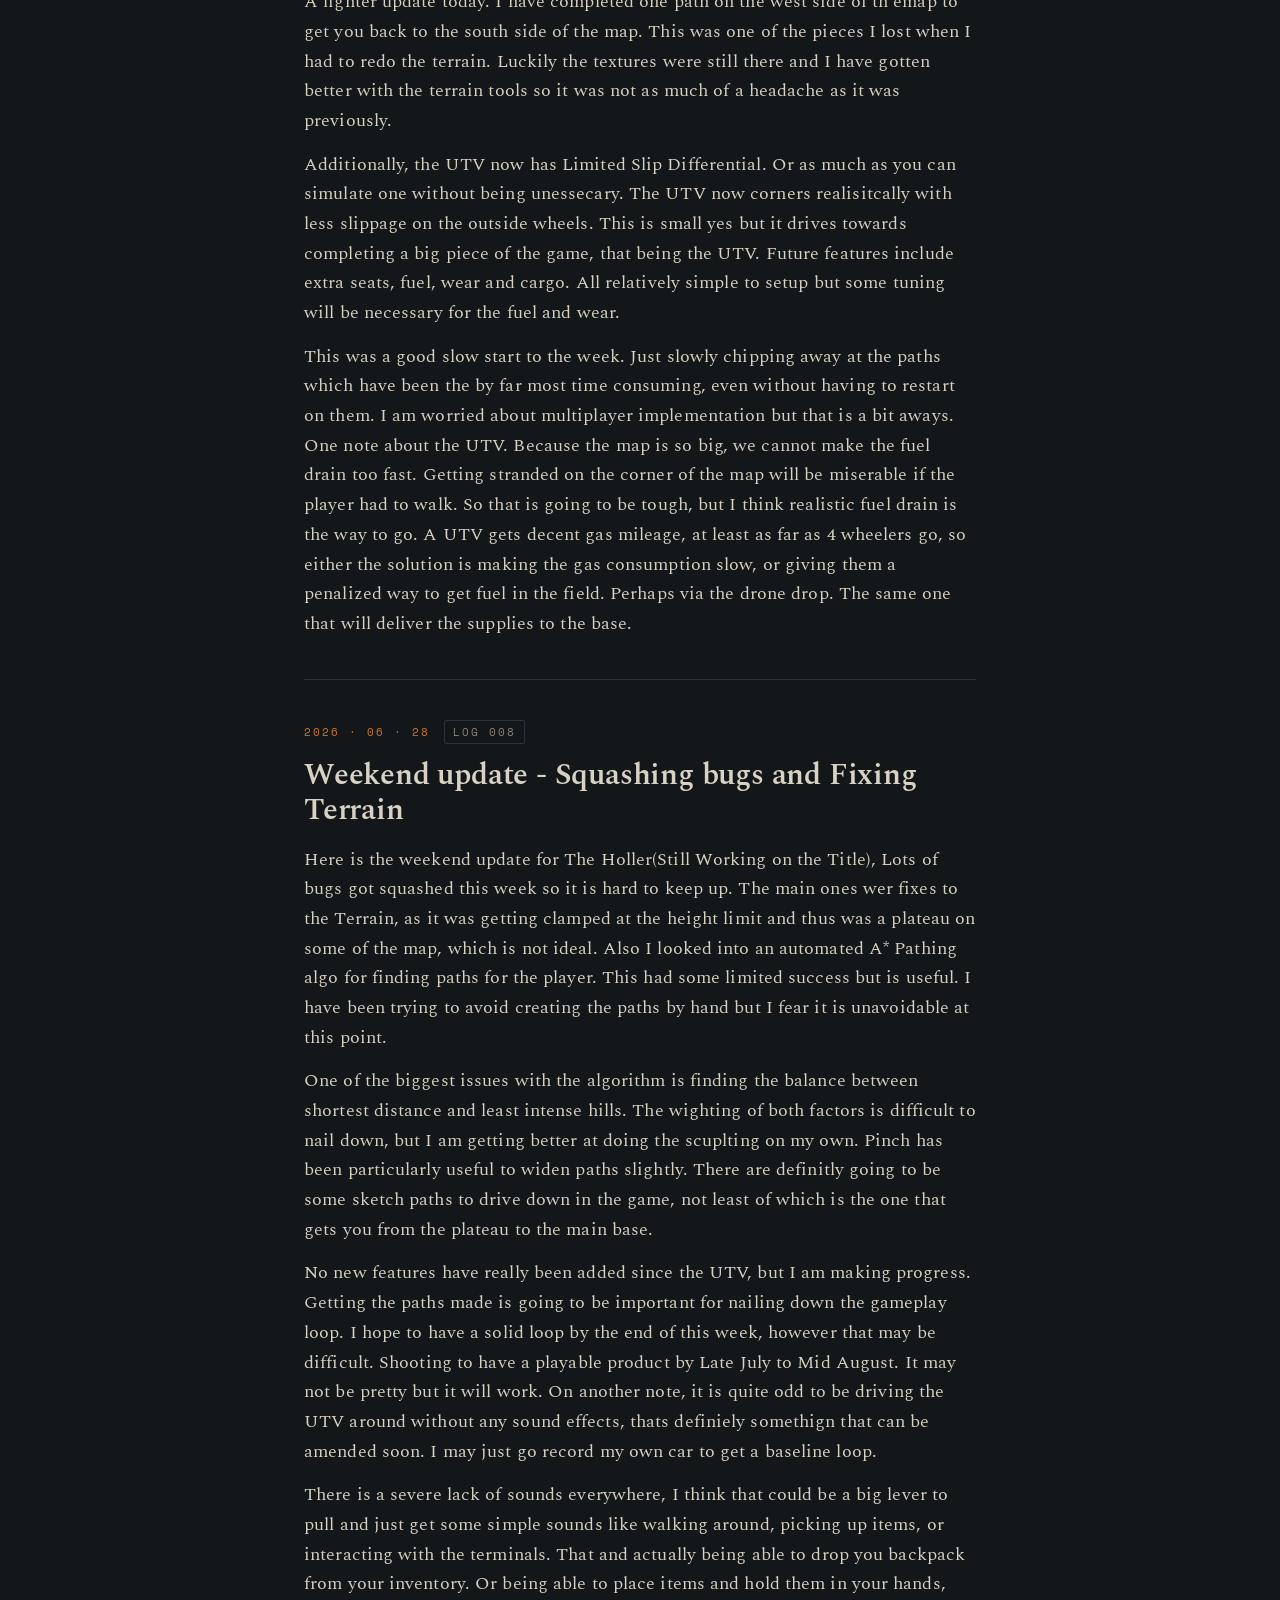
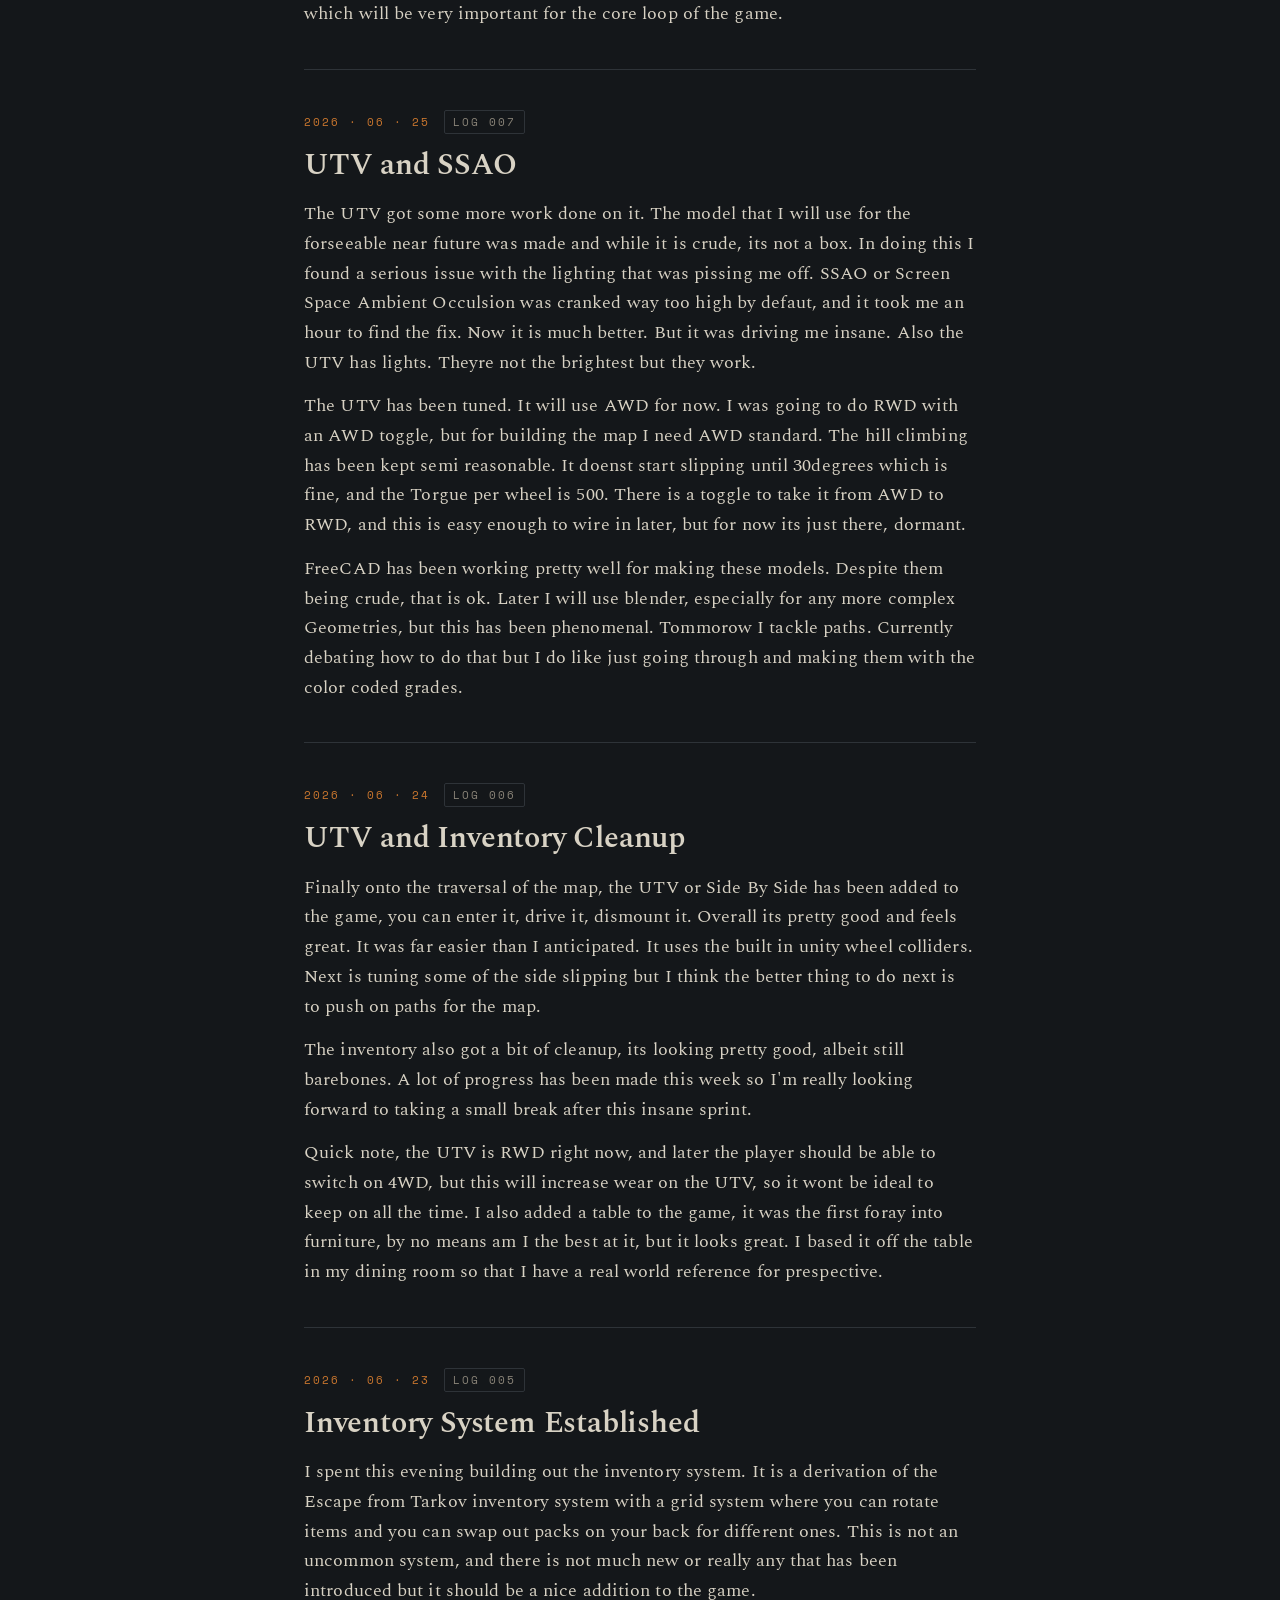
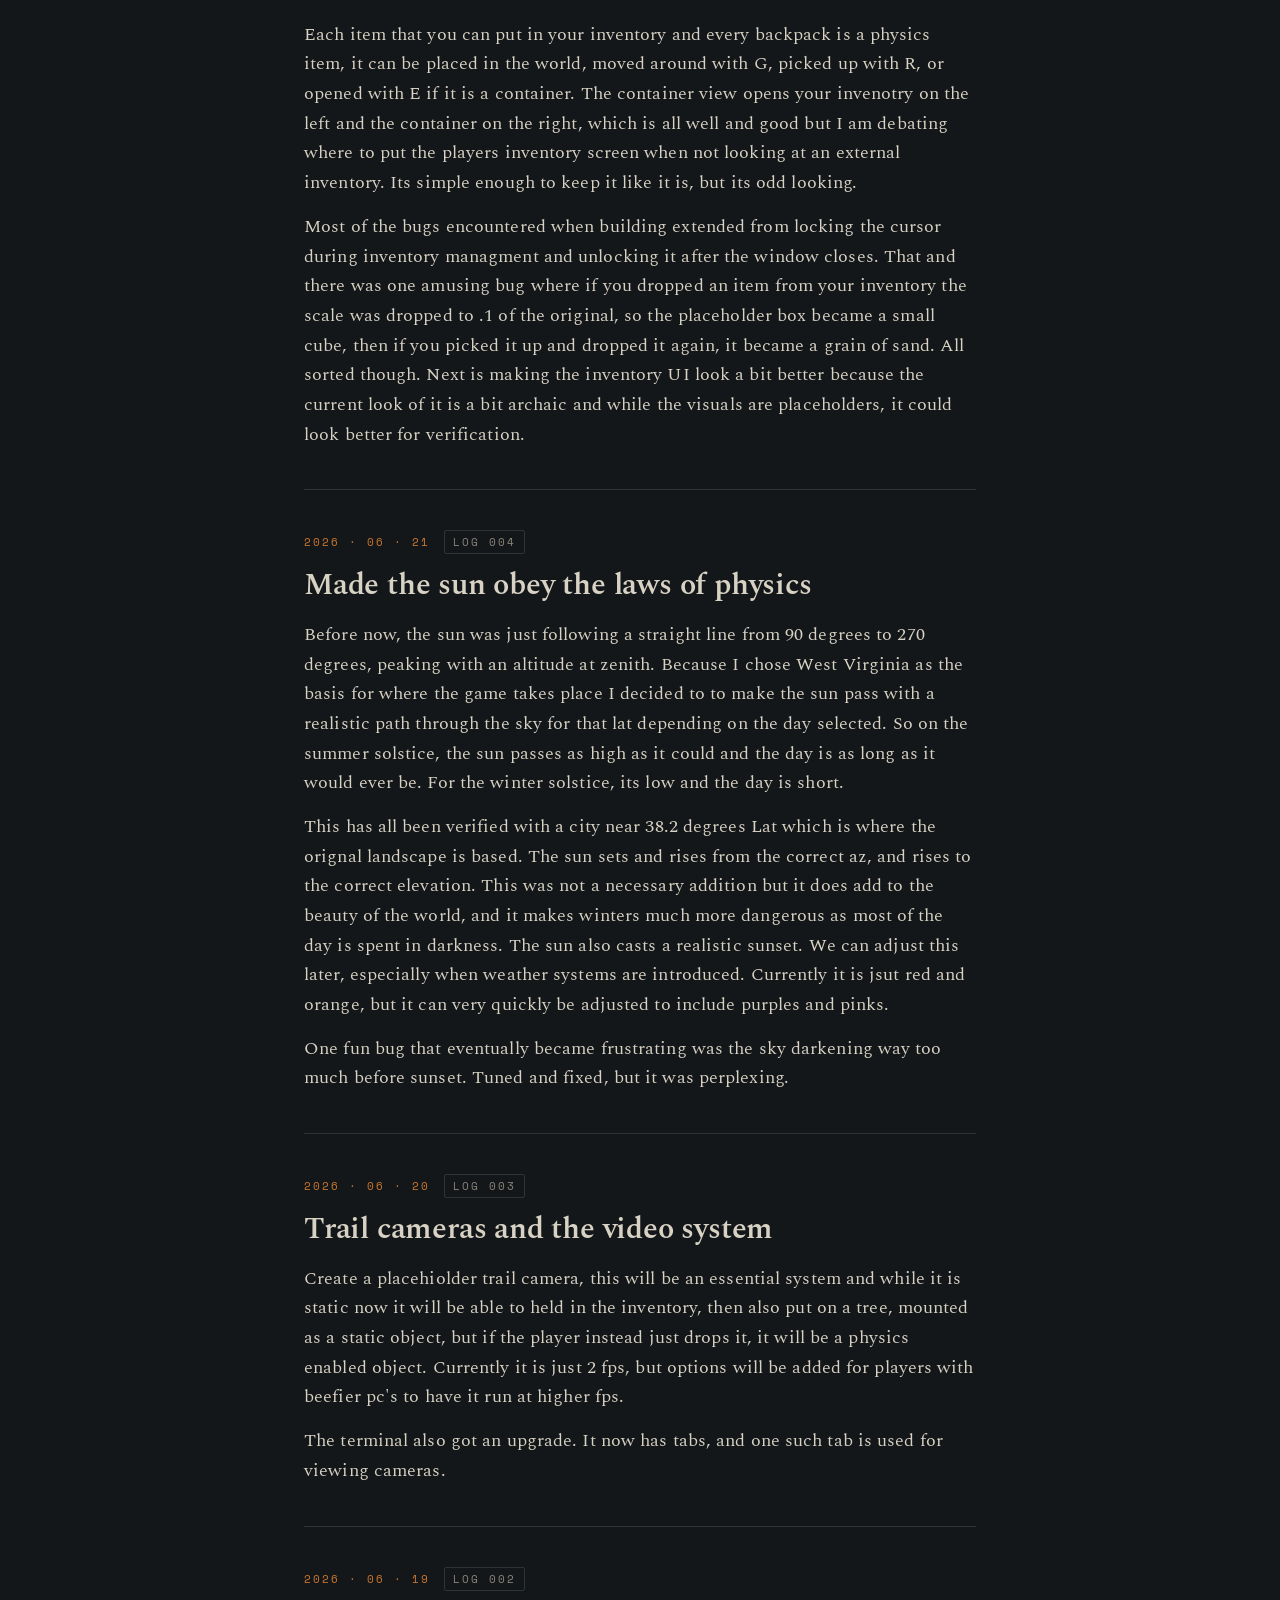
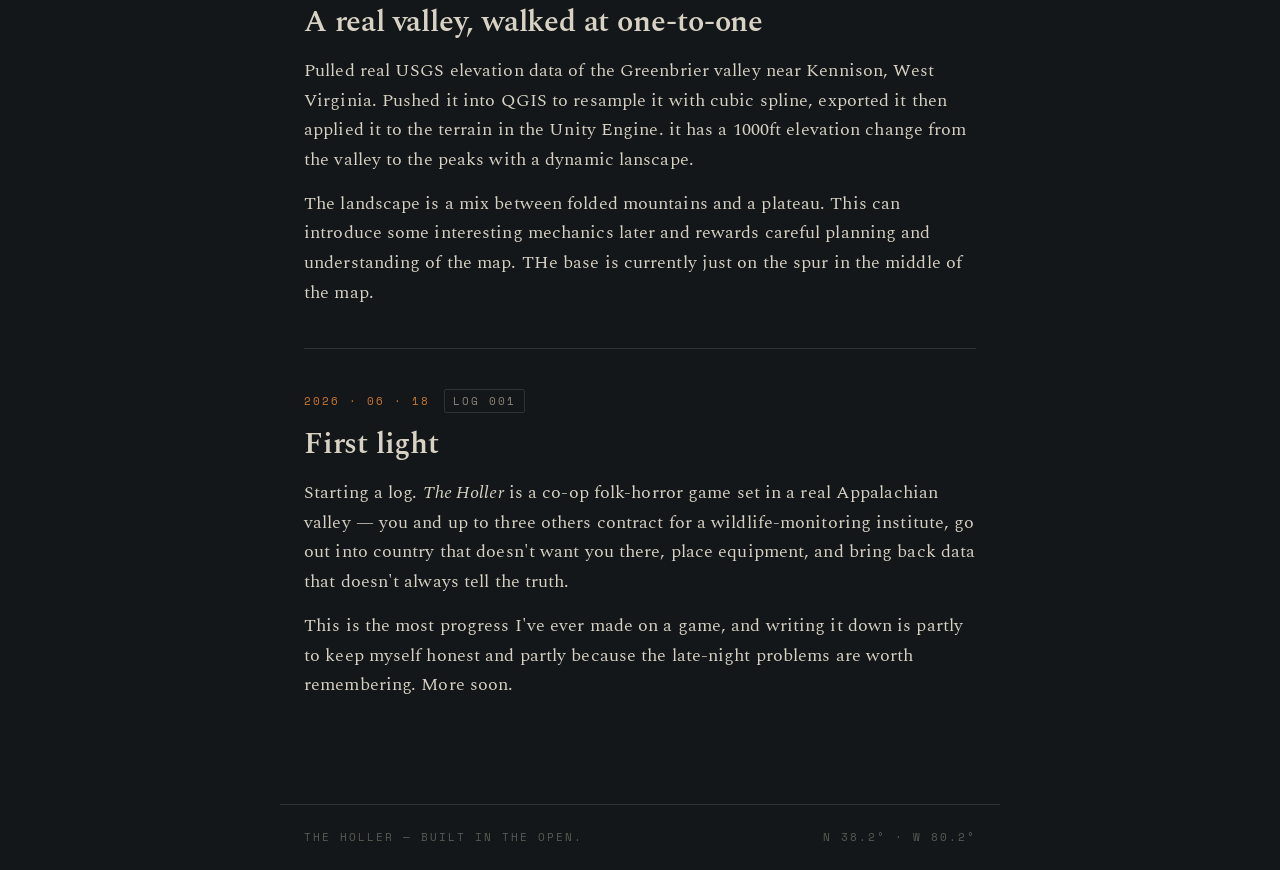
==== commit 2b94ff1d: "Log 17" ====
--- a/index.html
+++ b/index.html
@@ -40,6 +40,26 @@
   <!-- ============================================================= -->
   <!-- NEWEST ENTRY ON TOP. Copy a block to add a new entry.         -->
   <!-- ============================================================= -->
+
+<article class="entry">
+    <div class="entry-meta">
+      <time datetime="2026-07-13">2026 · 07 · 13</time>
+      <span class="entry-no">LOG 017</span>
+    </div>
+    <h2 class="entry-title">Held Objects and Trail Camera Work</h2>
+    <div class="entry-body">
+	<p>
+A big lever was turned with todays work. All of it in the same vein. I made the objects in the hand slots render. Right now its just visual. So if you walk into a wall, it clips through, but this may be changed later. Next on that front is making the items you held droppable without going into the inventory. This will probably be just tied to Q by default. Minecraft had it right when they made it use Q and considering the number of people who have played that game, its probably a good bet its semi wired into a lot of players. The one thing to be concerned about is how close it is to the arrow keys and the player could drop a high value item in the middle of the forest, and good luck finding it. Ther should also be a quick stow button. Maybe that should be Q and the drop should be something else.
+	</p>
+	<p>
+This was an important piece of the puzzle for the next task we completed. We can now pickup and place the trail cameras, turn the off and on and most importantly, we can mount them. We will have to make sure eventually it cant be placed on anything that moves because it is parented to the TrailCamReg empty. Which should be relatively simple. This was one of the final pieces before we got to the core gameplay loop. It was also the thing ive been most worried about. Still some things to fix though. Like the camera not having a rigid body, this was because we had only been mounting them statically anyways for testing, but now they should act like normal objects. Also the powered off cameras should be removed from the TrailCamReg, because that is how the terminal allows you to see the individual cameras, but if its off it shouldnt pop up at all. 
+	</p>
+	<p>
+Plent to fix, plenty to implement, but we are making some real progress.
+	</p>
+    </div>
+  </article>
+
 <article class="entry">
     <div class="entry-meta">
       <time datetime="2026-07-12">2026 · 07 · 12</time>
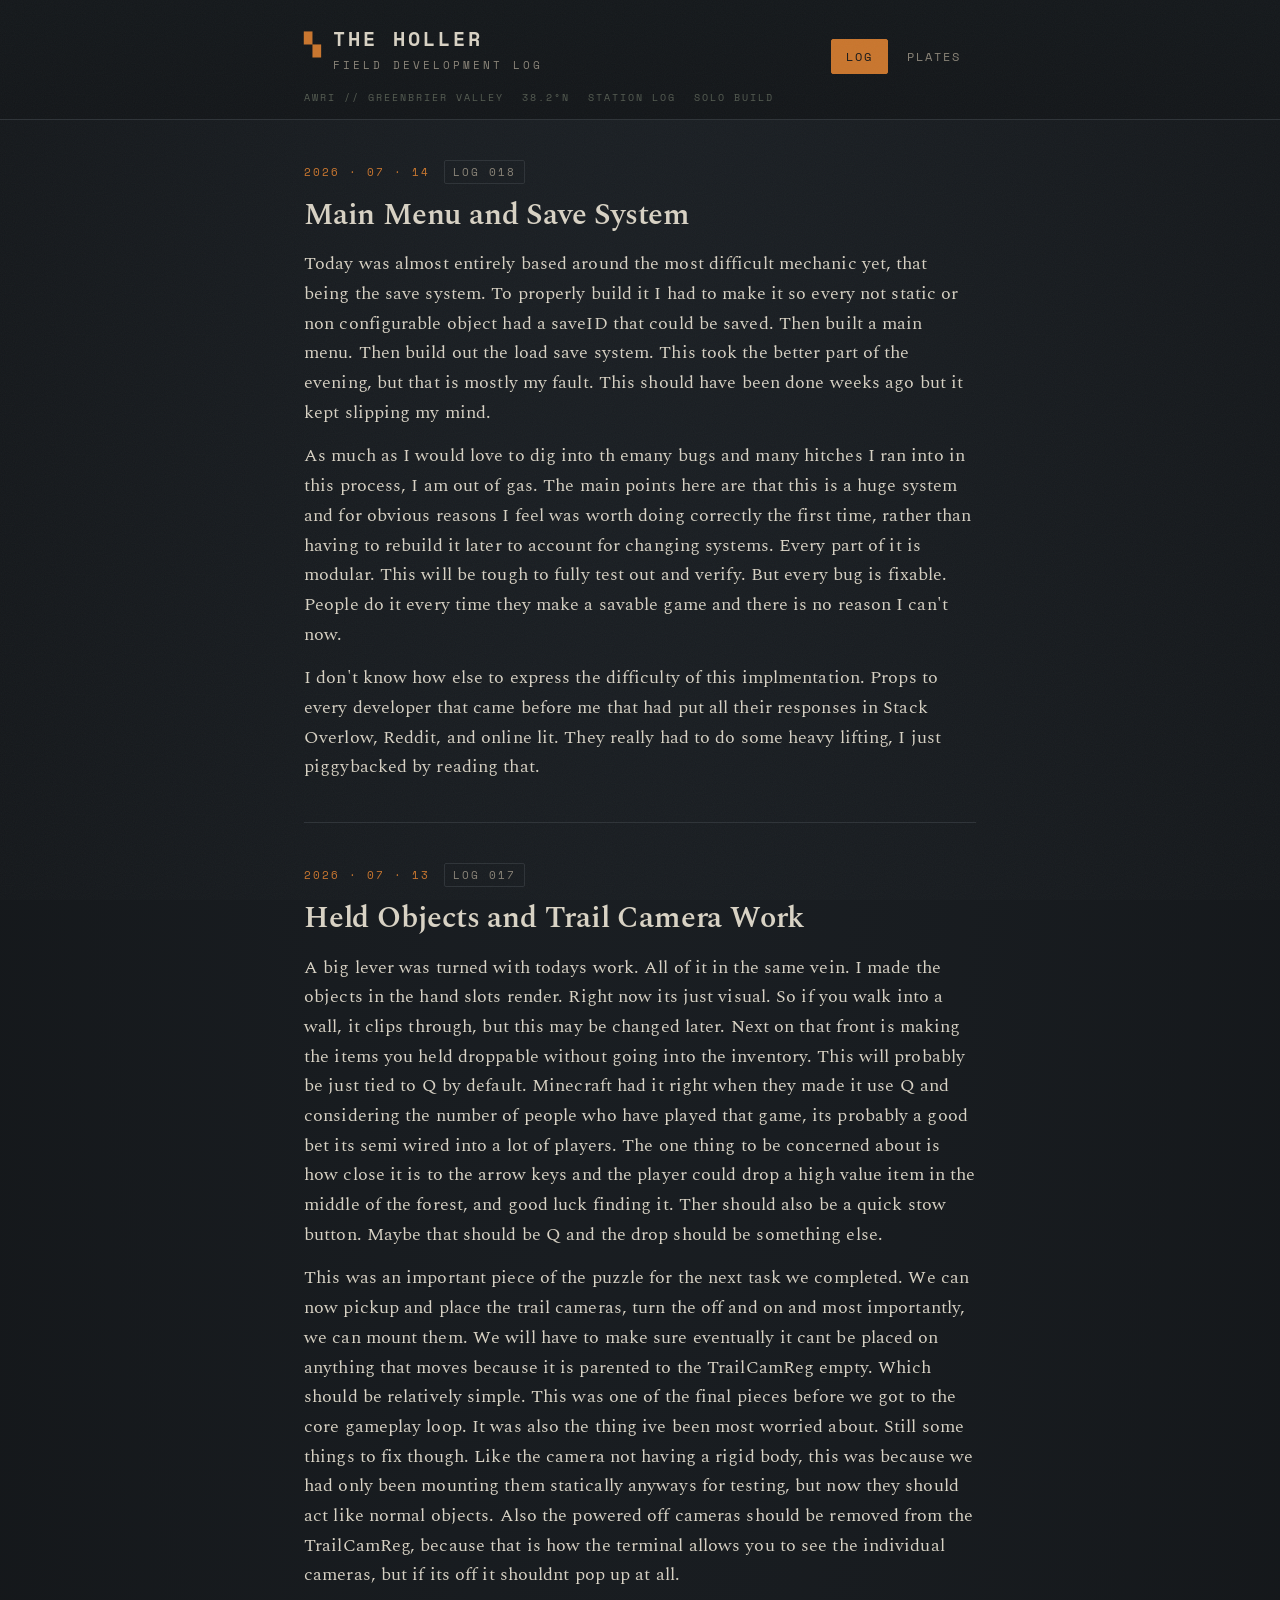
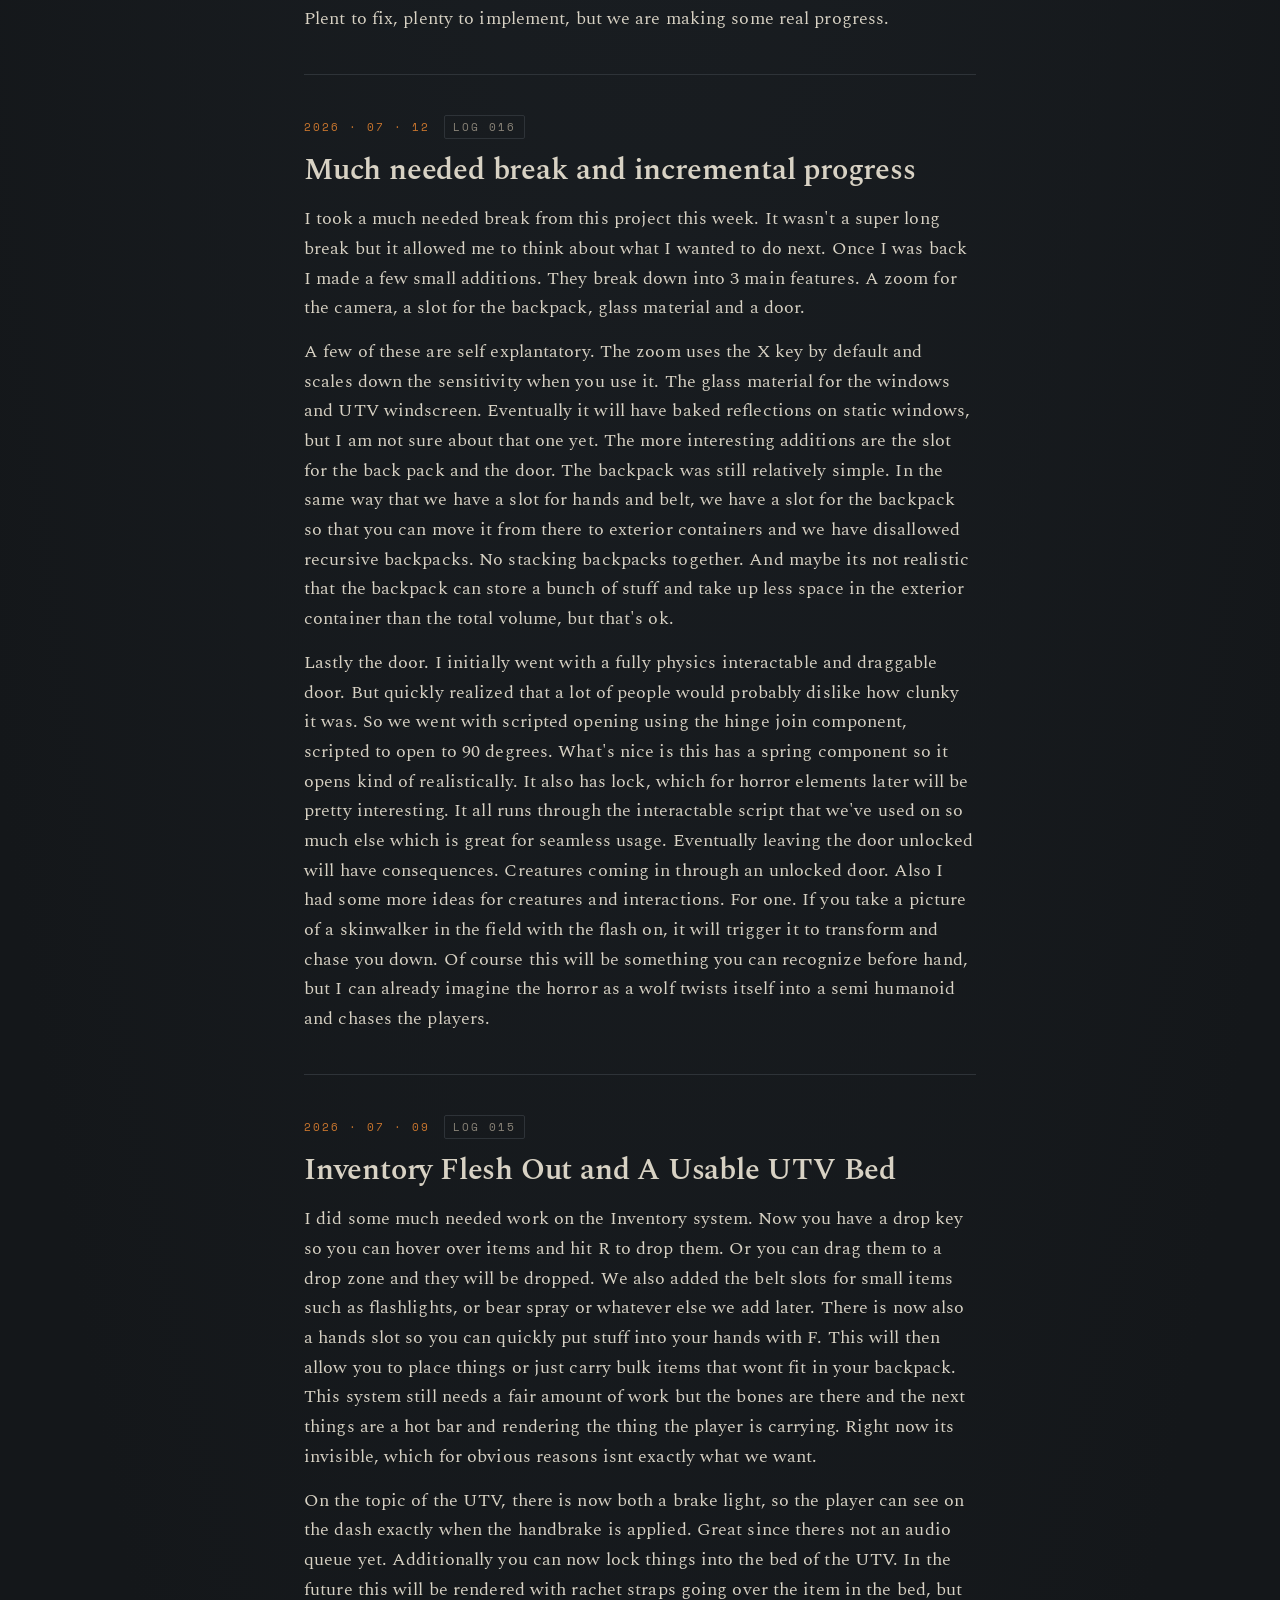
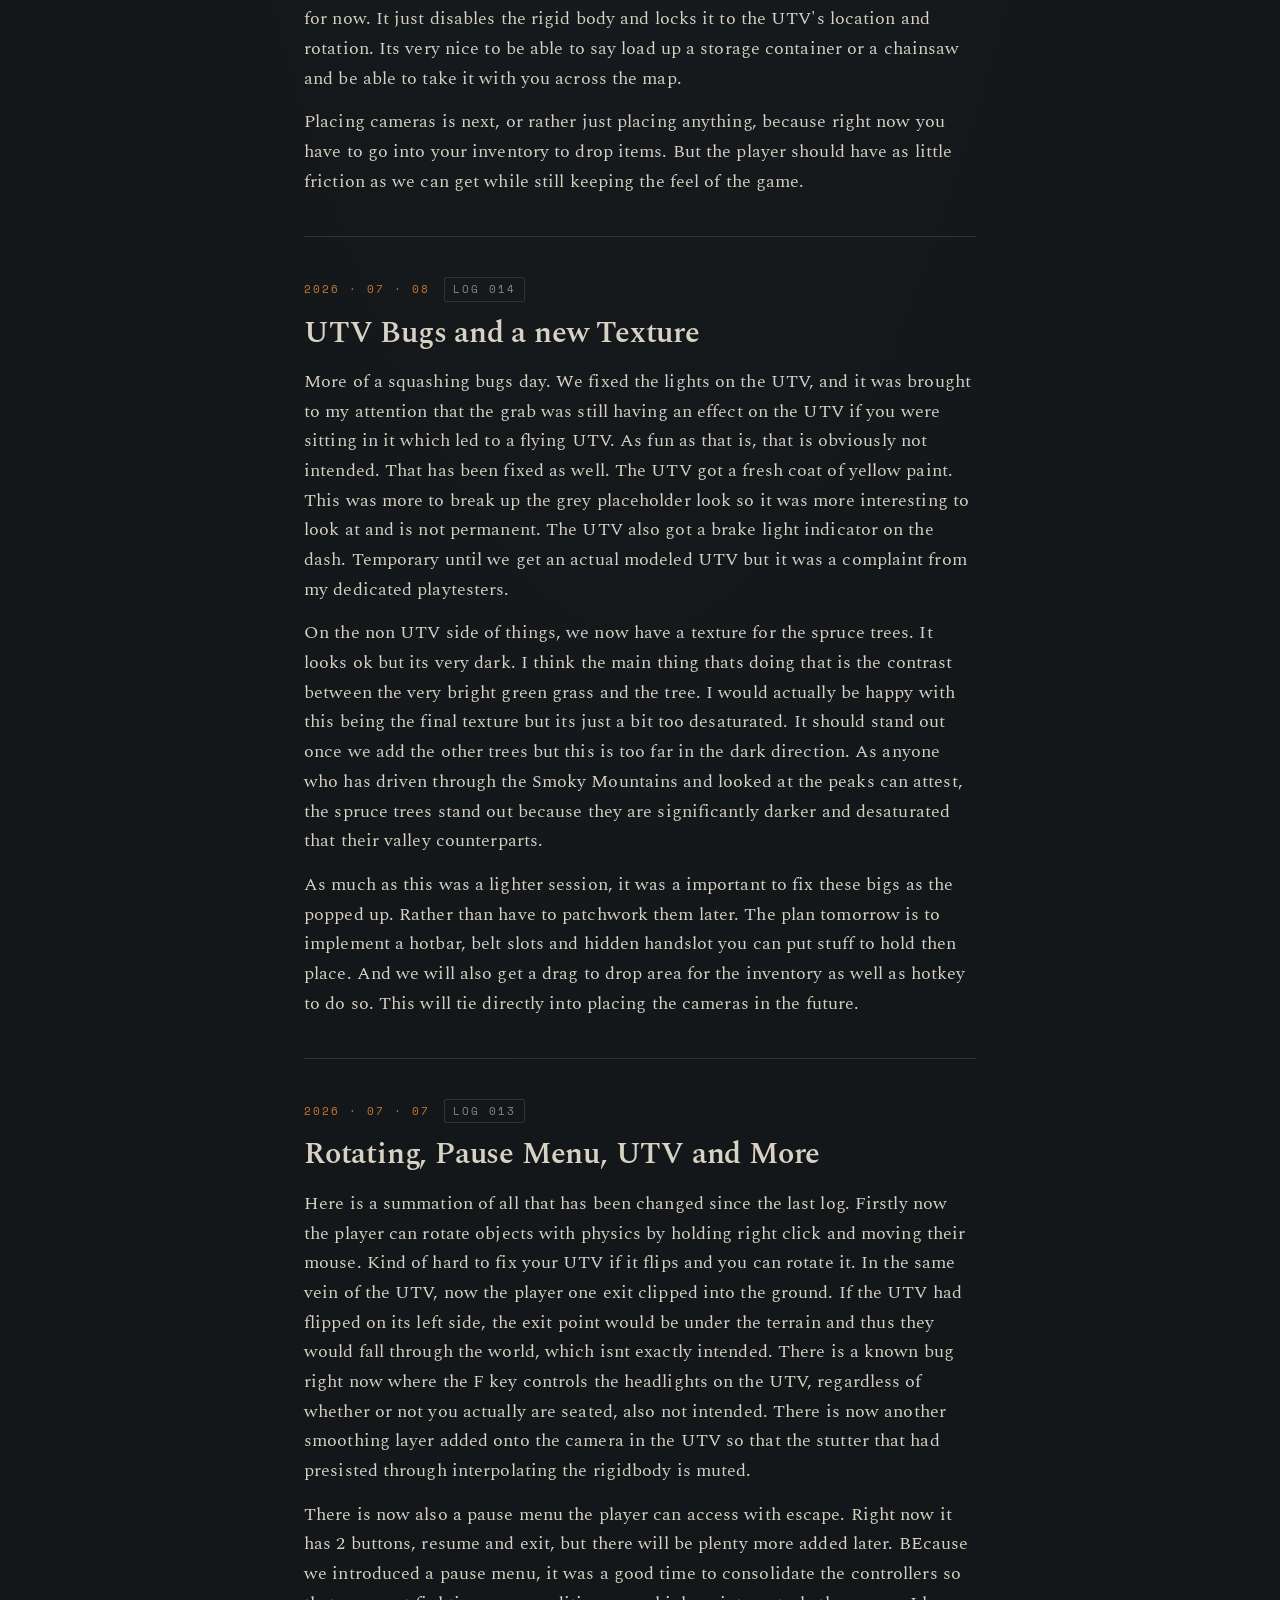
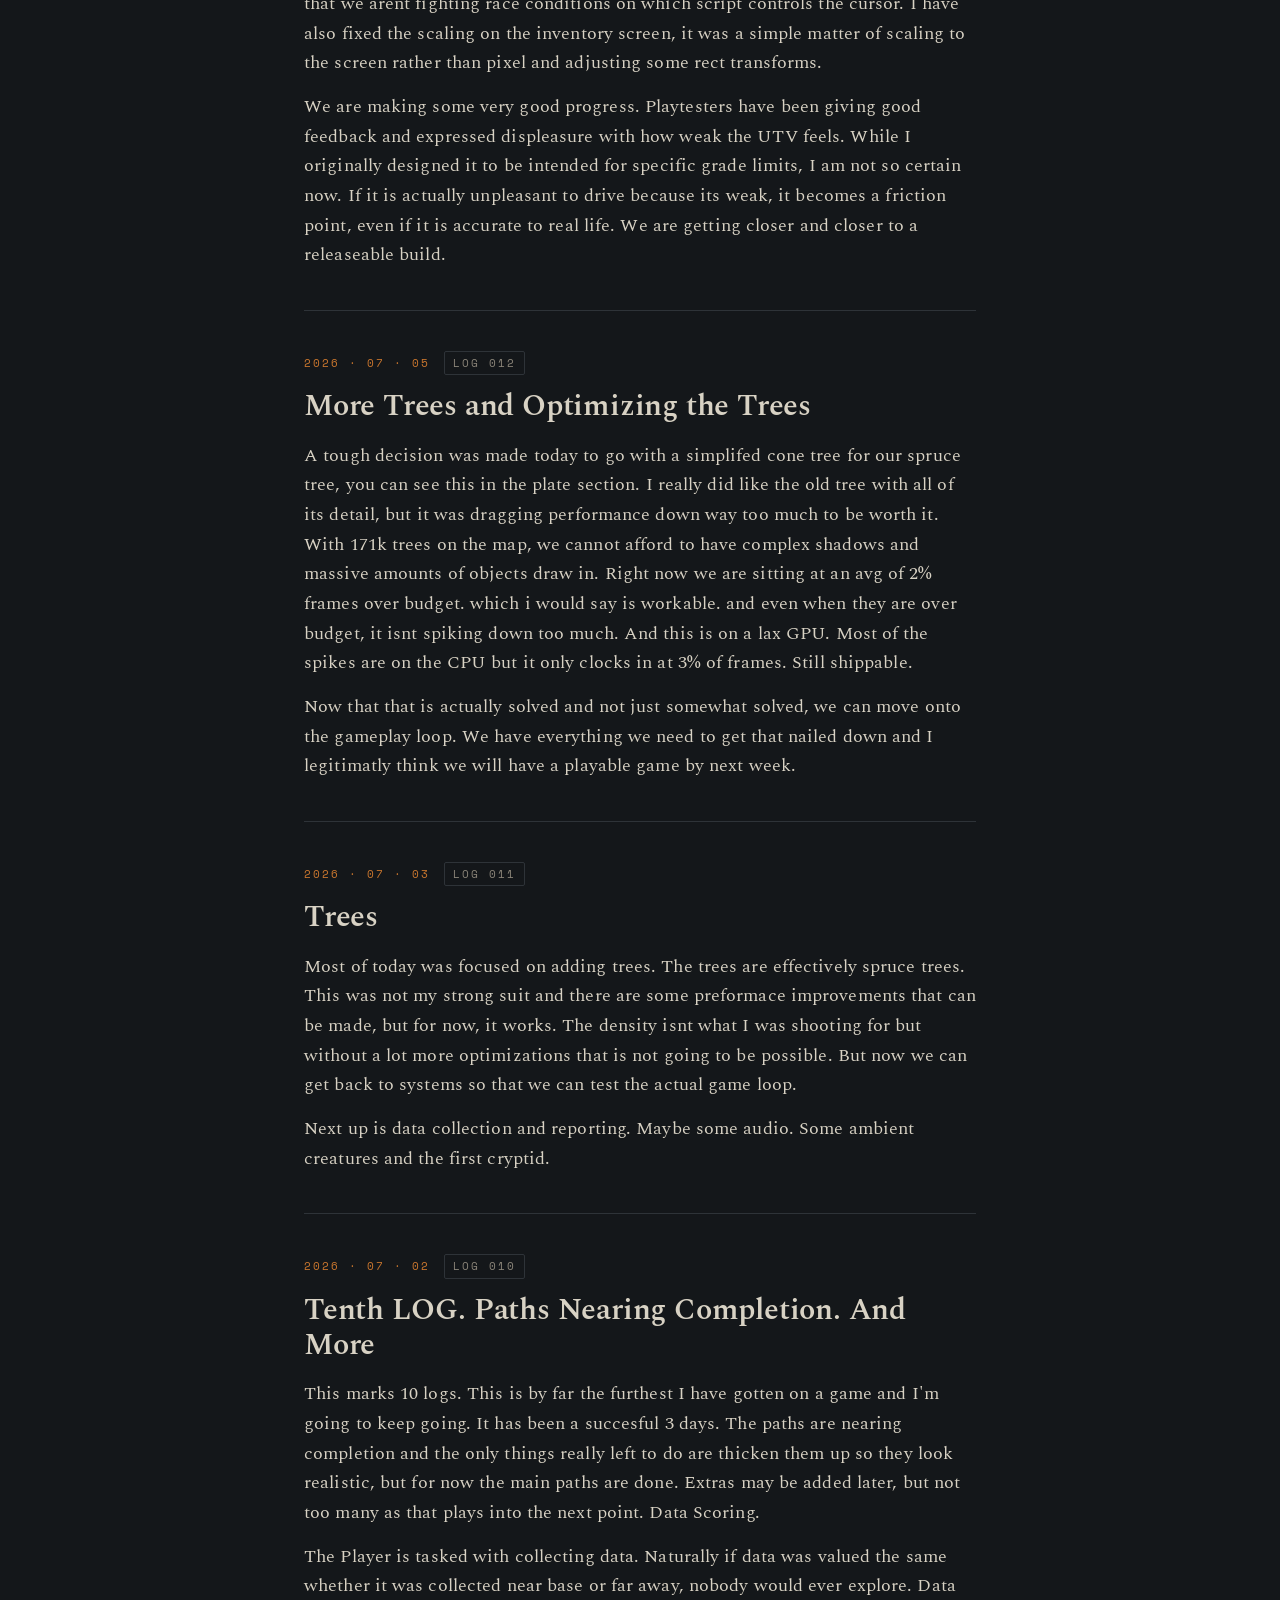
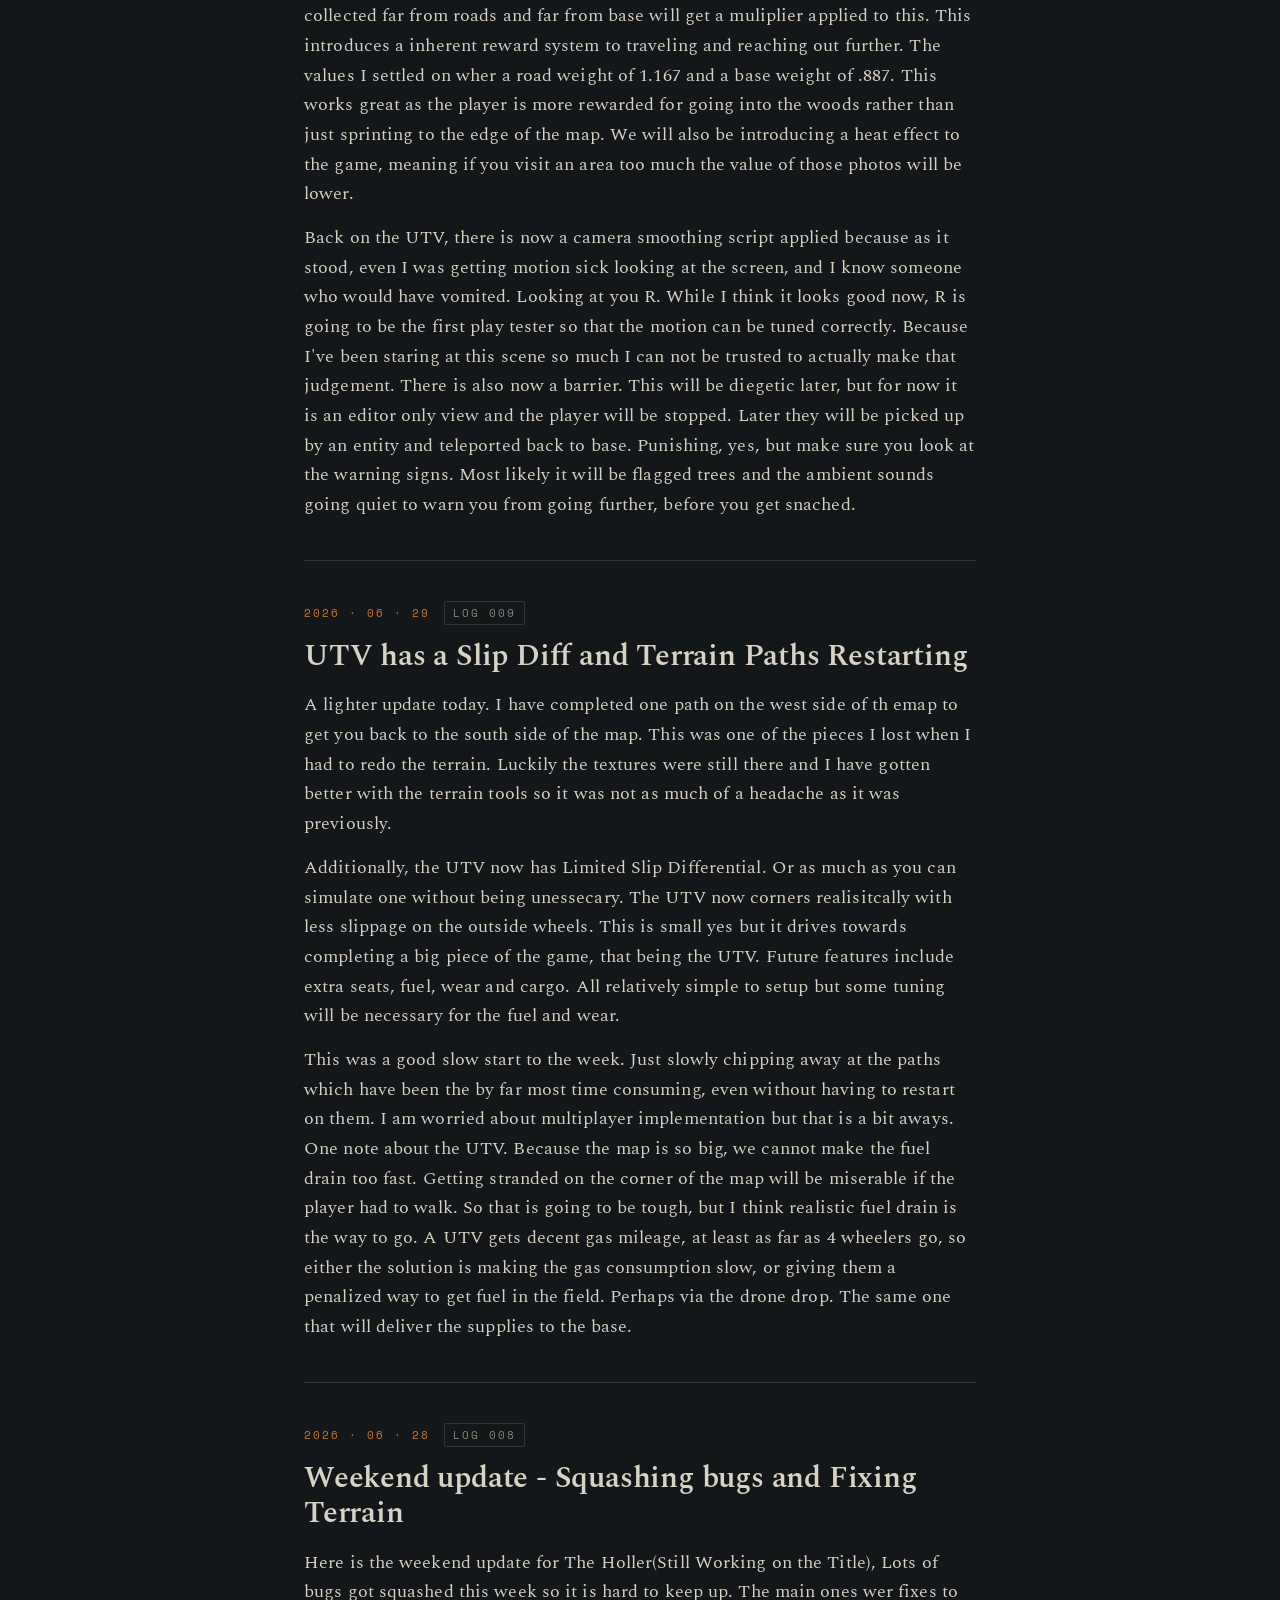
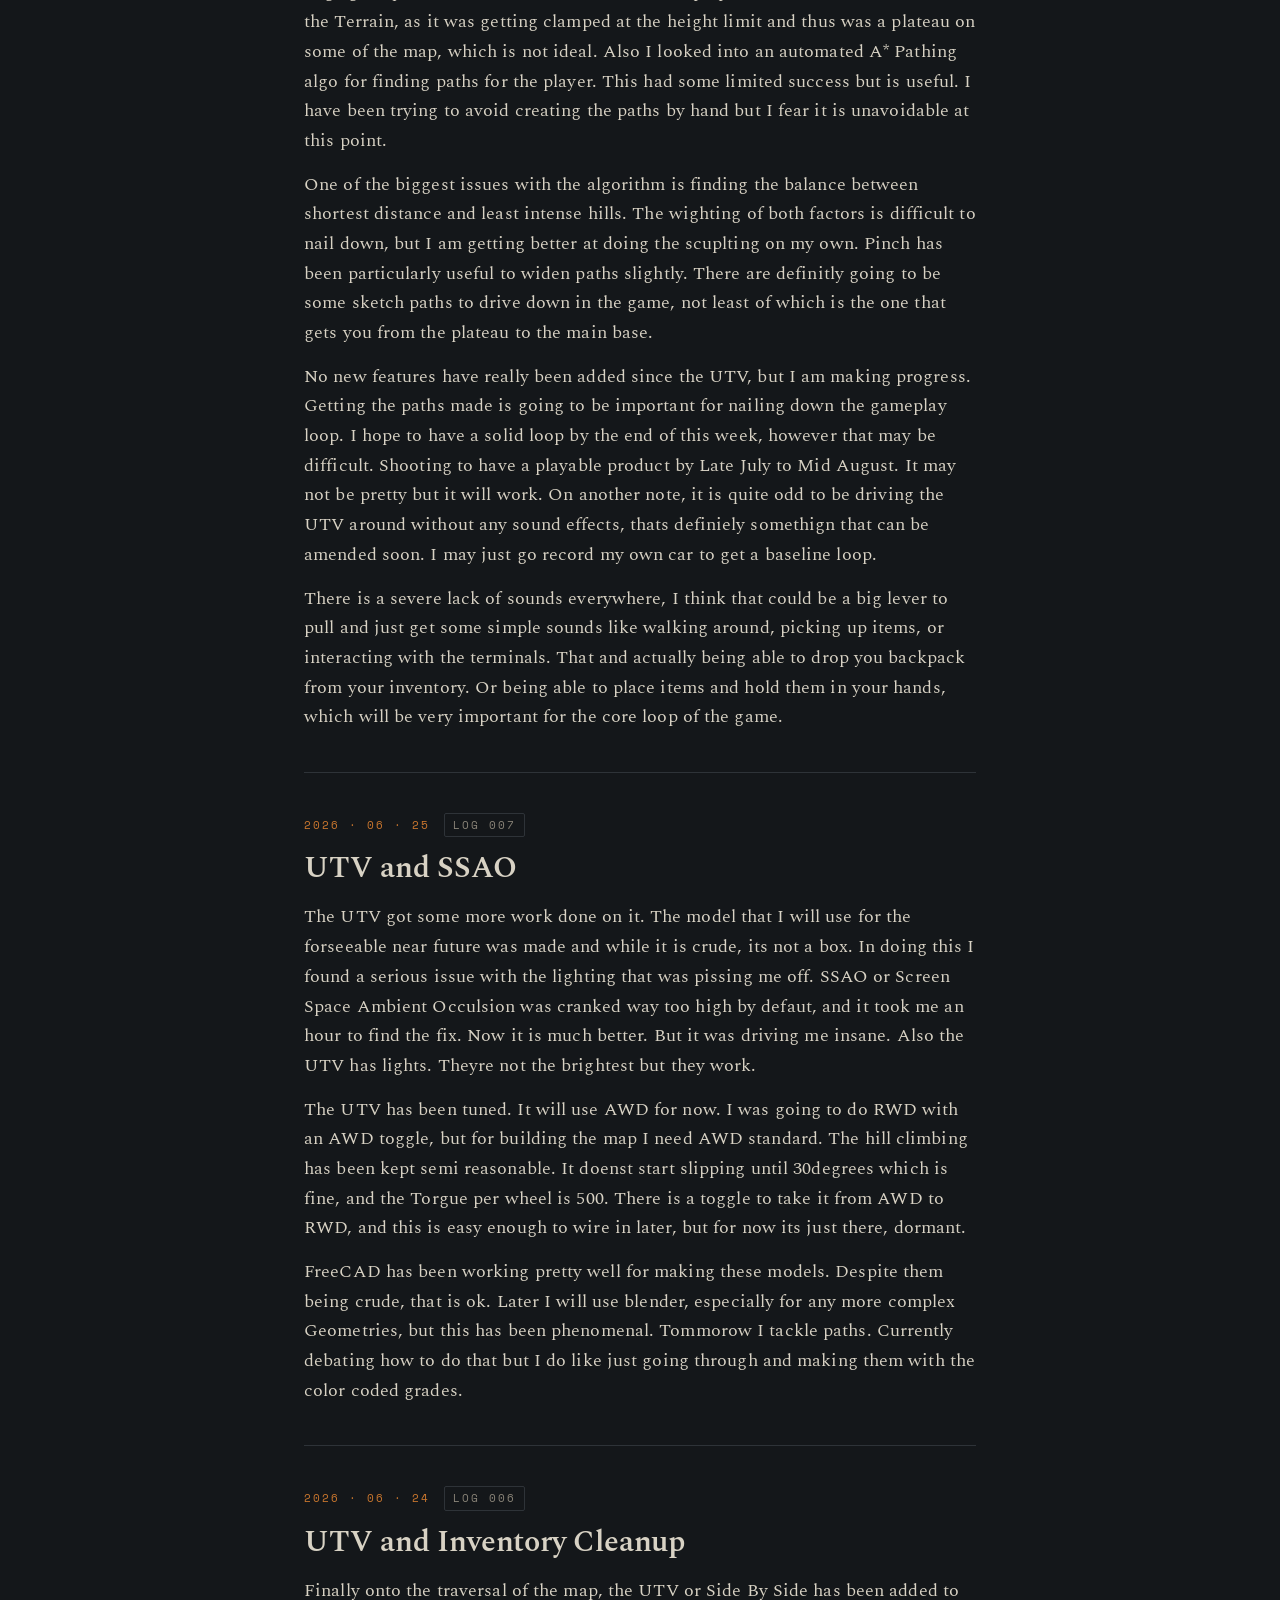
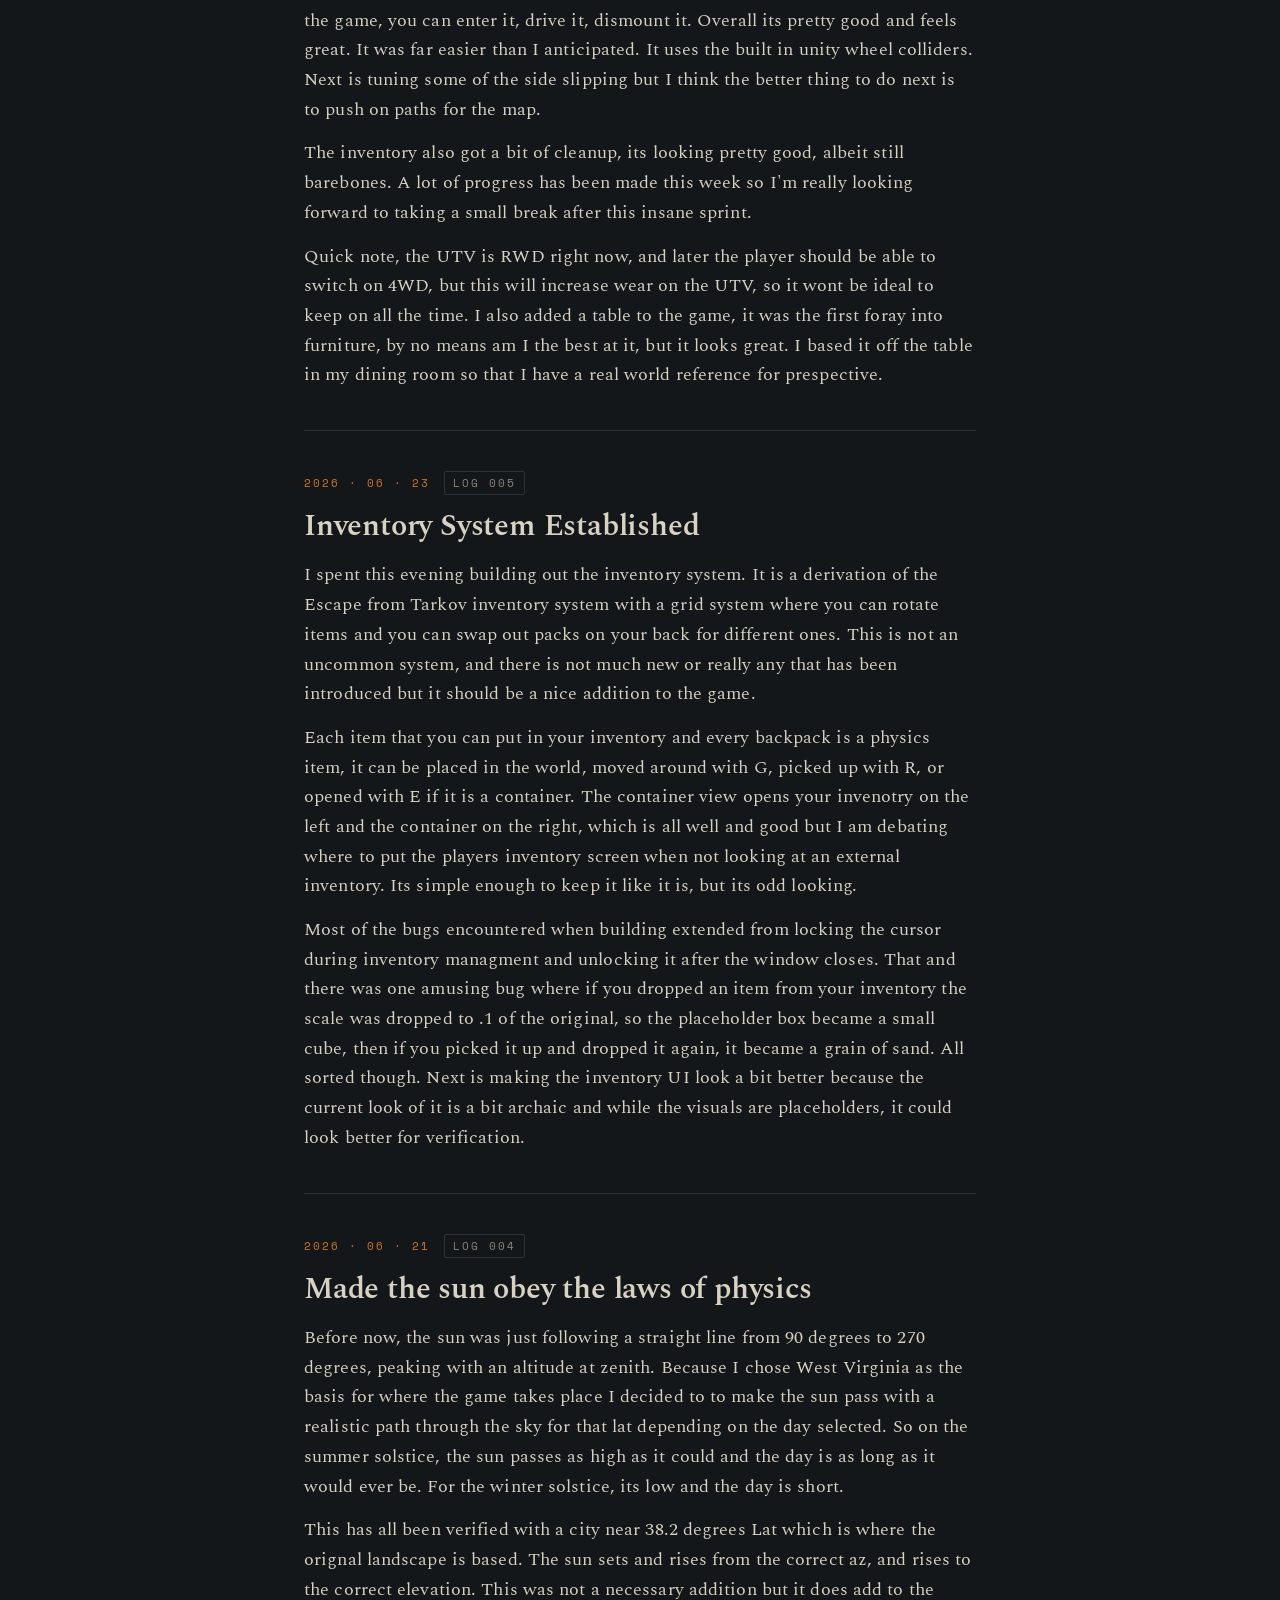
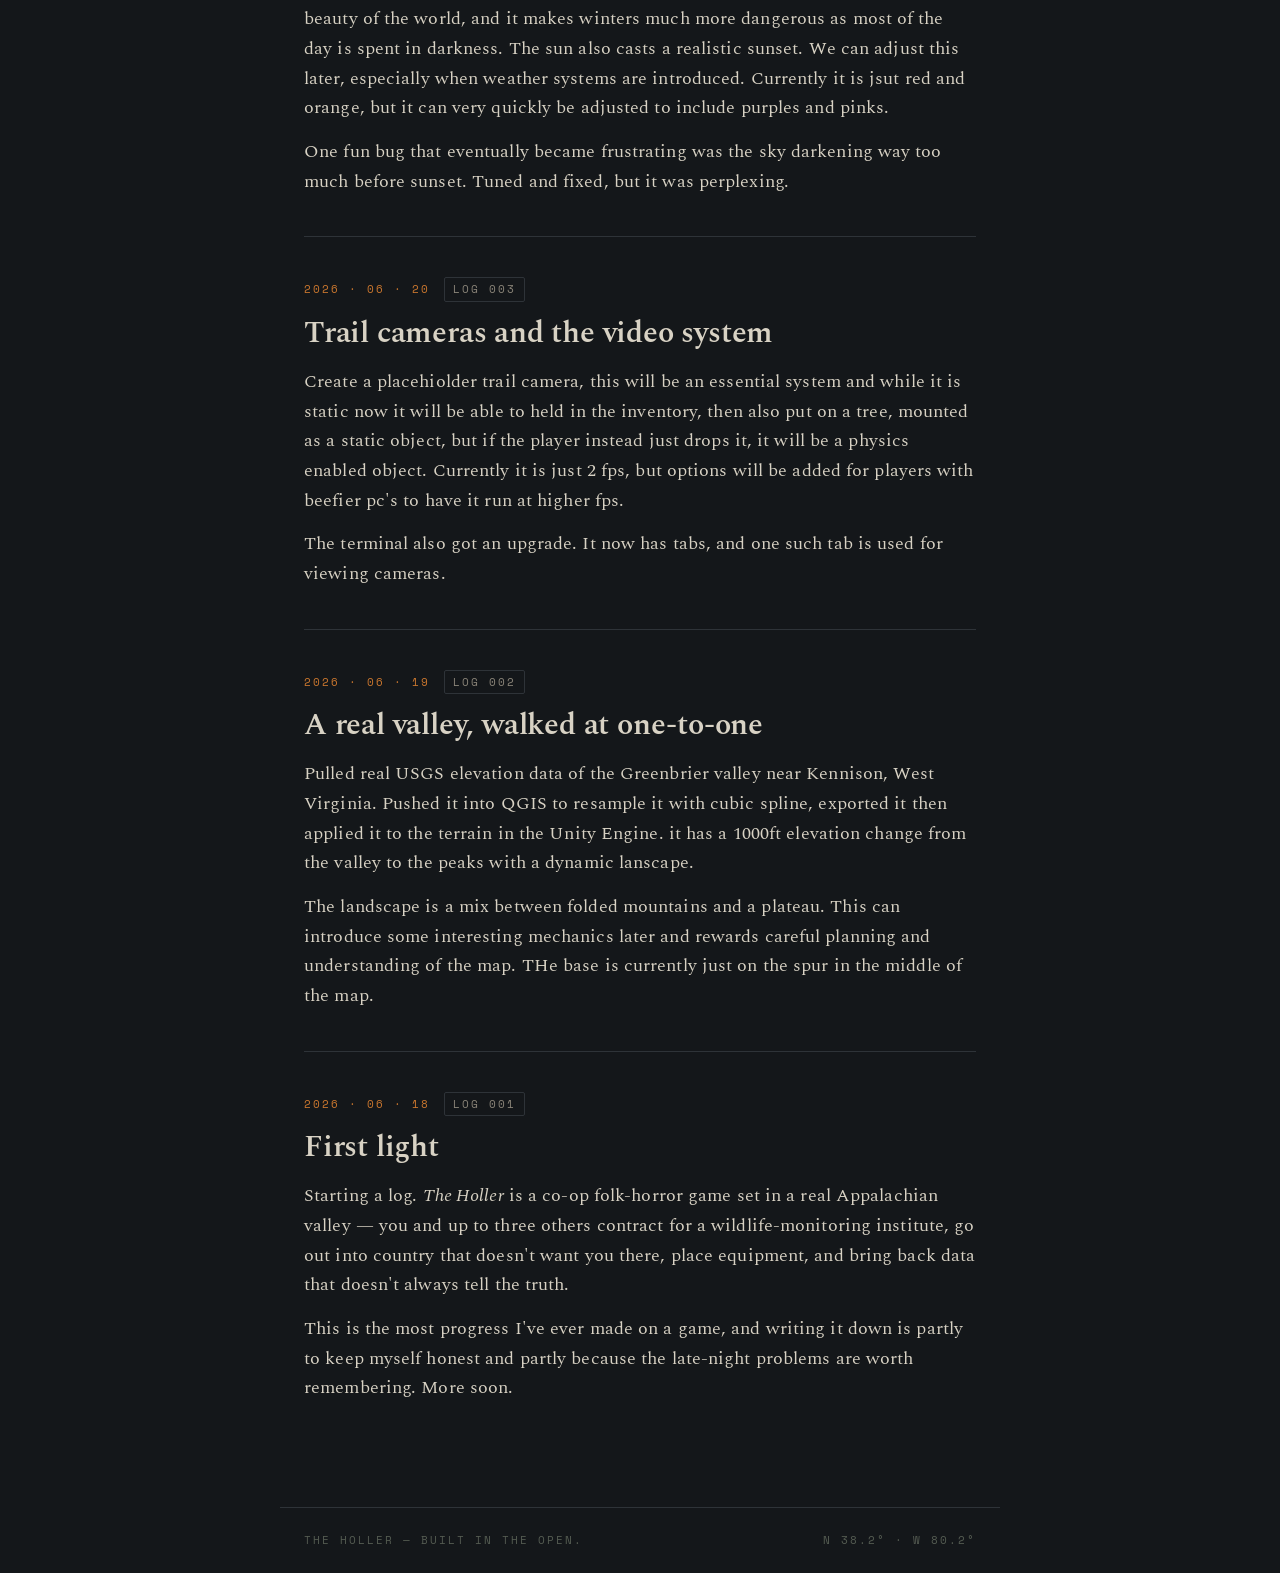
==== commit efda4fbb: ""Log18"" ====
--- a/index.html
+++ b/index.html
@@ -43,6 +43,26 @@
 
 <article class="entry">
     <div class="entry-meta">
+      <time datetime="2026-07-14">2026 · 07 · 14</time>
+      <span class="entry-no">LOG 018</span>
+    </div>
+    <h2 class="entry-title">Main Menu and Save System</h2>
+    <div class="entry-body">
+	<p>
+	Today was almost entirely based around the most difficult mechanic yet, that being the save system. To properly build it I had to make it so every not static or non configurable object had a saveID that could be saved. Then built a main menu. Then build out the load save system. This took the better part of the evening, but that is mostly my fault. This should have been done weeks ago but it kept slipping my mind.
+	</p>
+	<p>
+	As much as I would love to dig into th emany bugs and many hitches I ran into in this process, I am out of gas. The main points here are that this is a huge system and for obvious reasons I feel was worth doing correctly the first time, rather than having to rebuild it later to account for changing systems. Every part of it is modular. This will be tough to fully test out and verify. But every bug is fixable. People do it every time they make a savable game and there is no reason I can't now. 
+	</p>
+	<p>
+	I don't know how else to express the difficulty of this implmentation. Props to every developer that came before me that had put all their responses in Stack Overlow, Reddit, and online lit. They really had to do some heavy lifting, I just piggybacked by reading that.
+	</p>
+    </div>
+  </article>
+
+
+<article class="entry">
+    <div class="entry-meta">
       <time datetime="2026-07-13">2026 · 07 · 13</time>
       <span class="entry-no">LOG 017</span>
     </div>
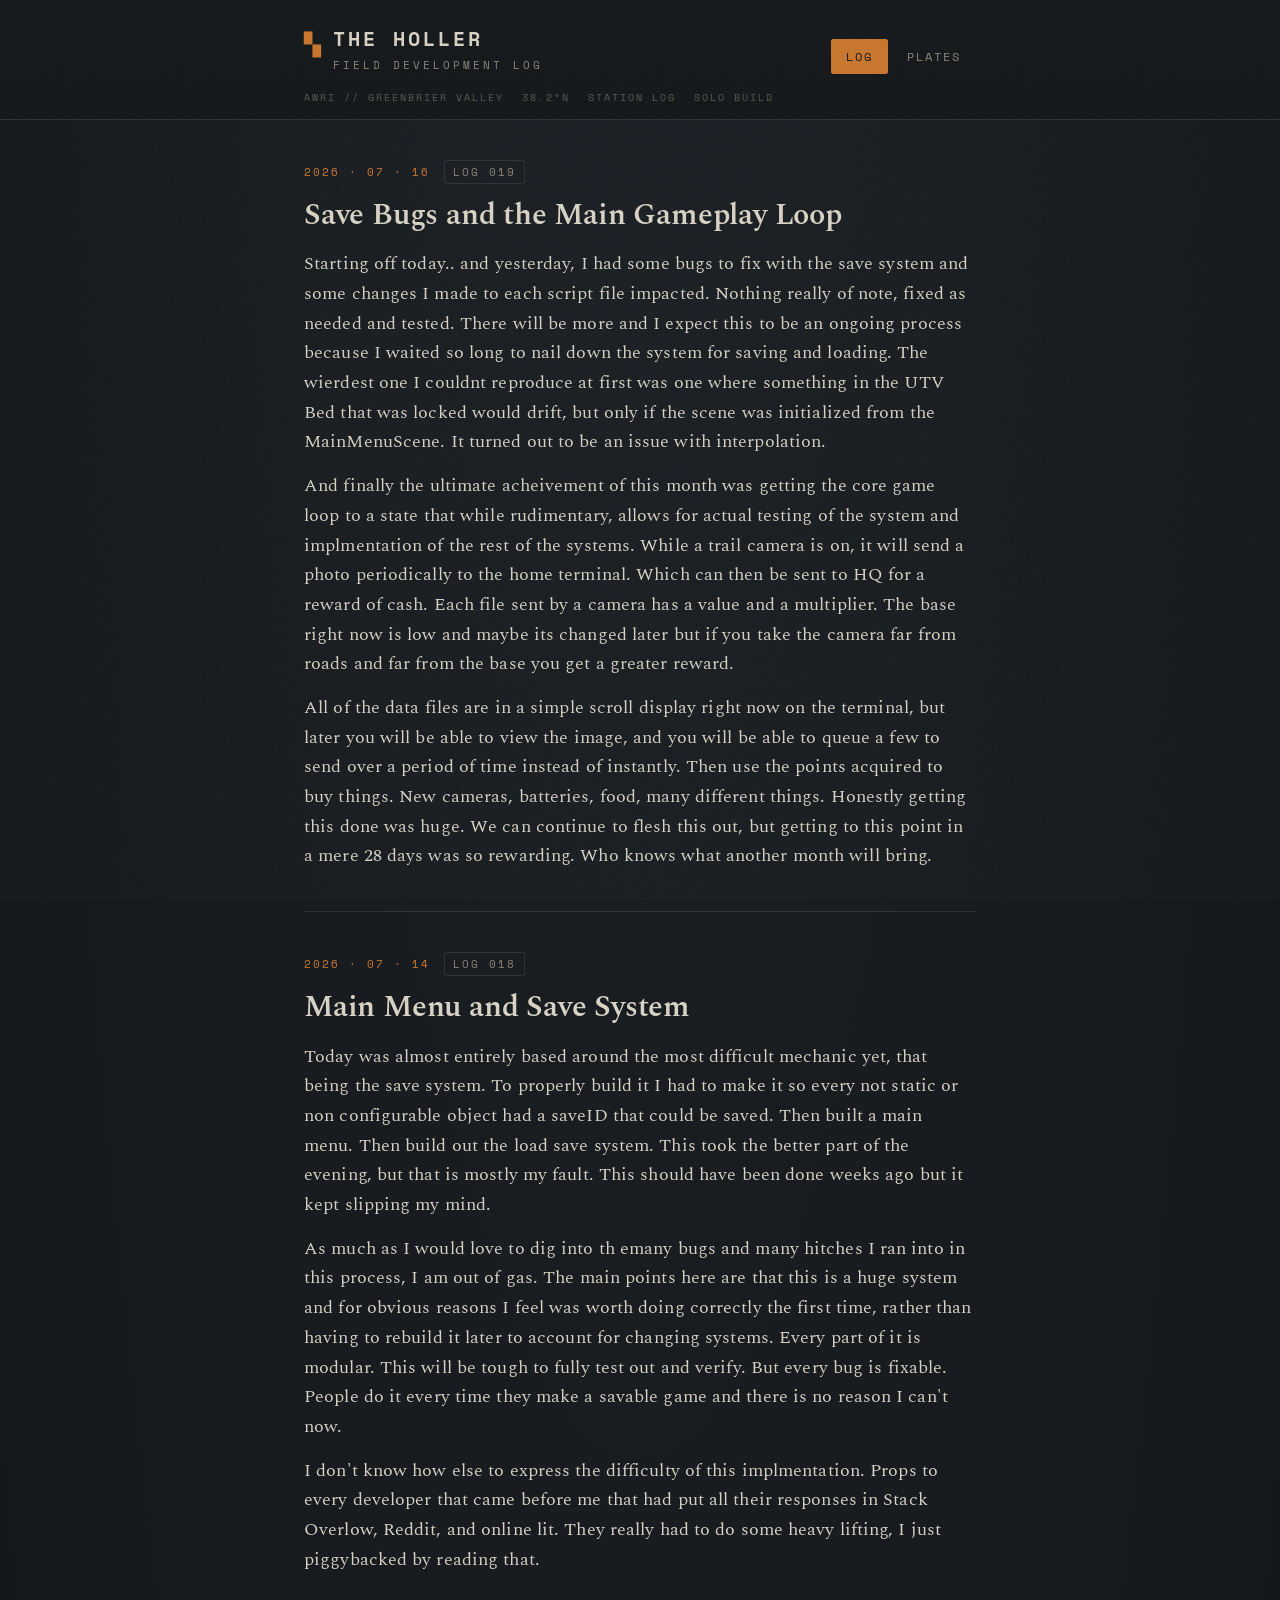
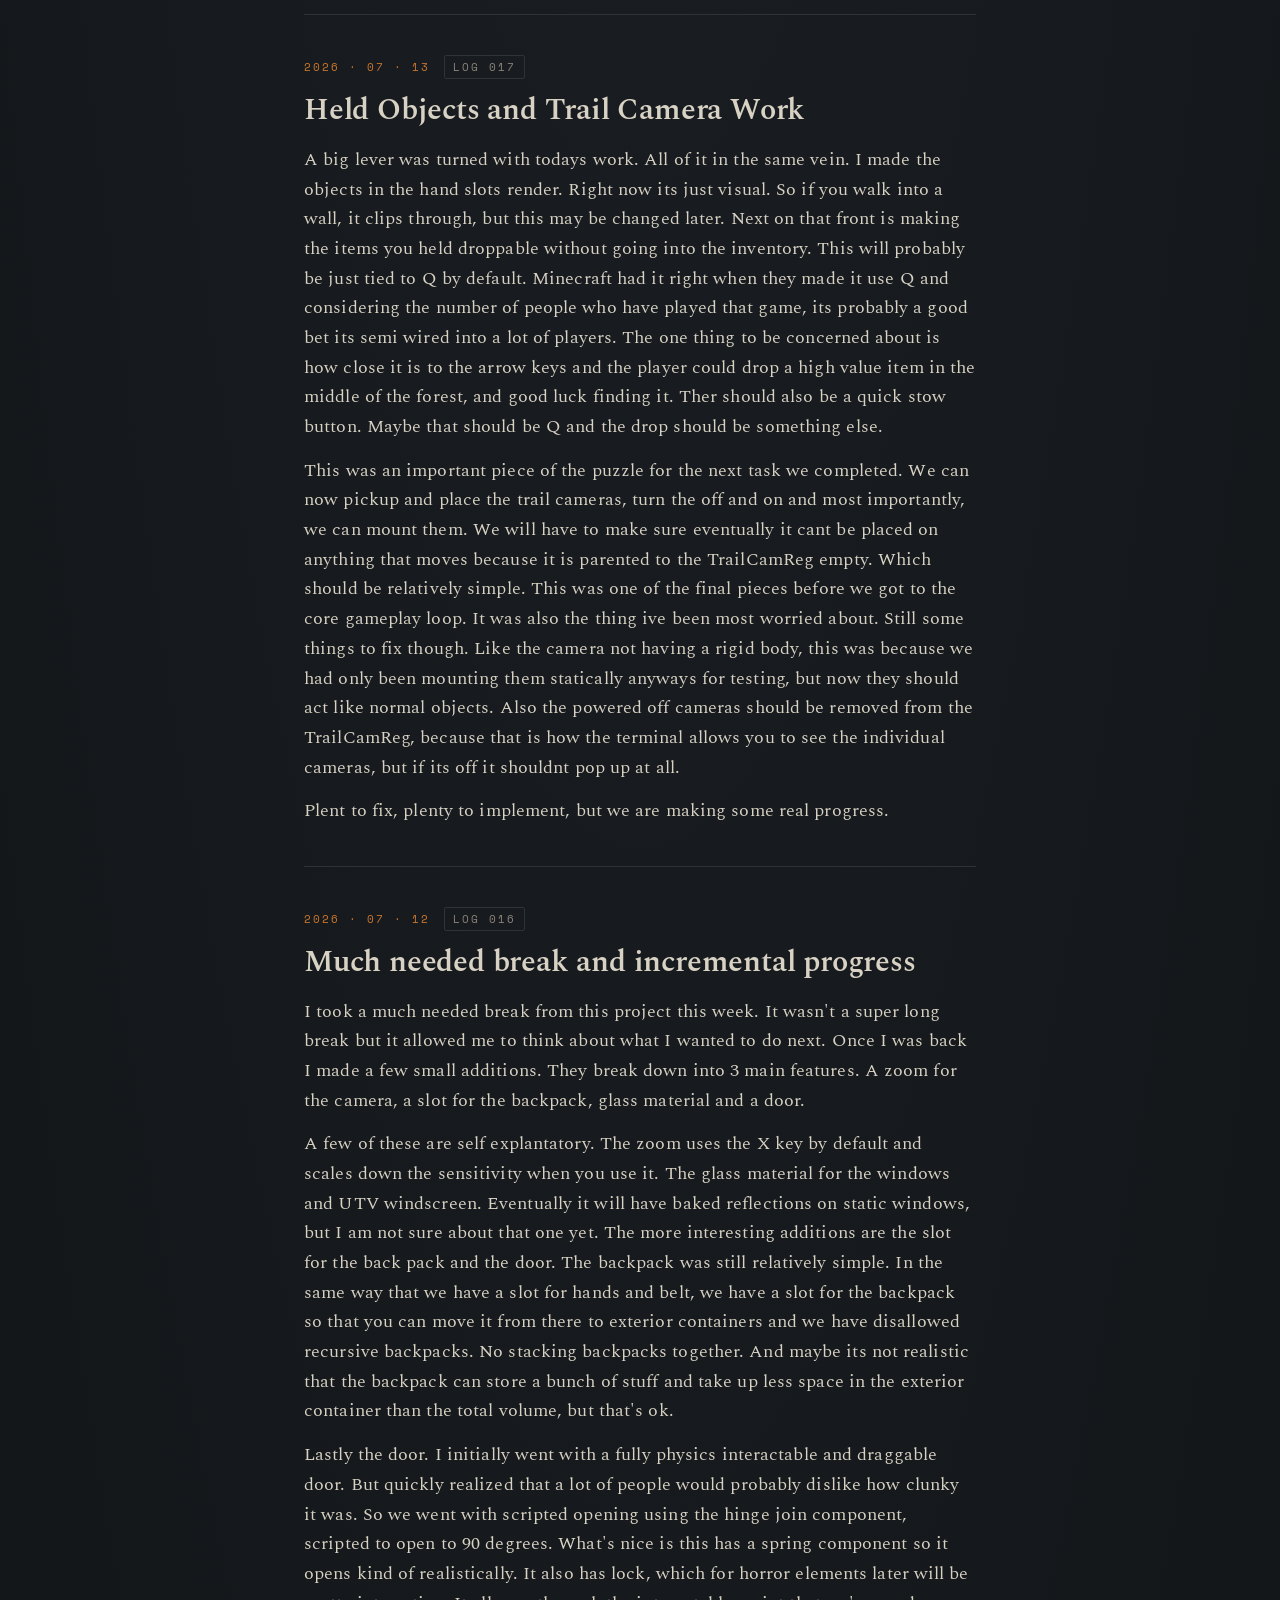
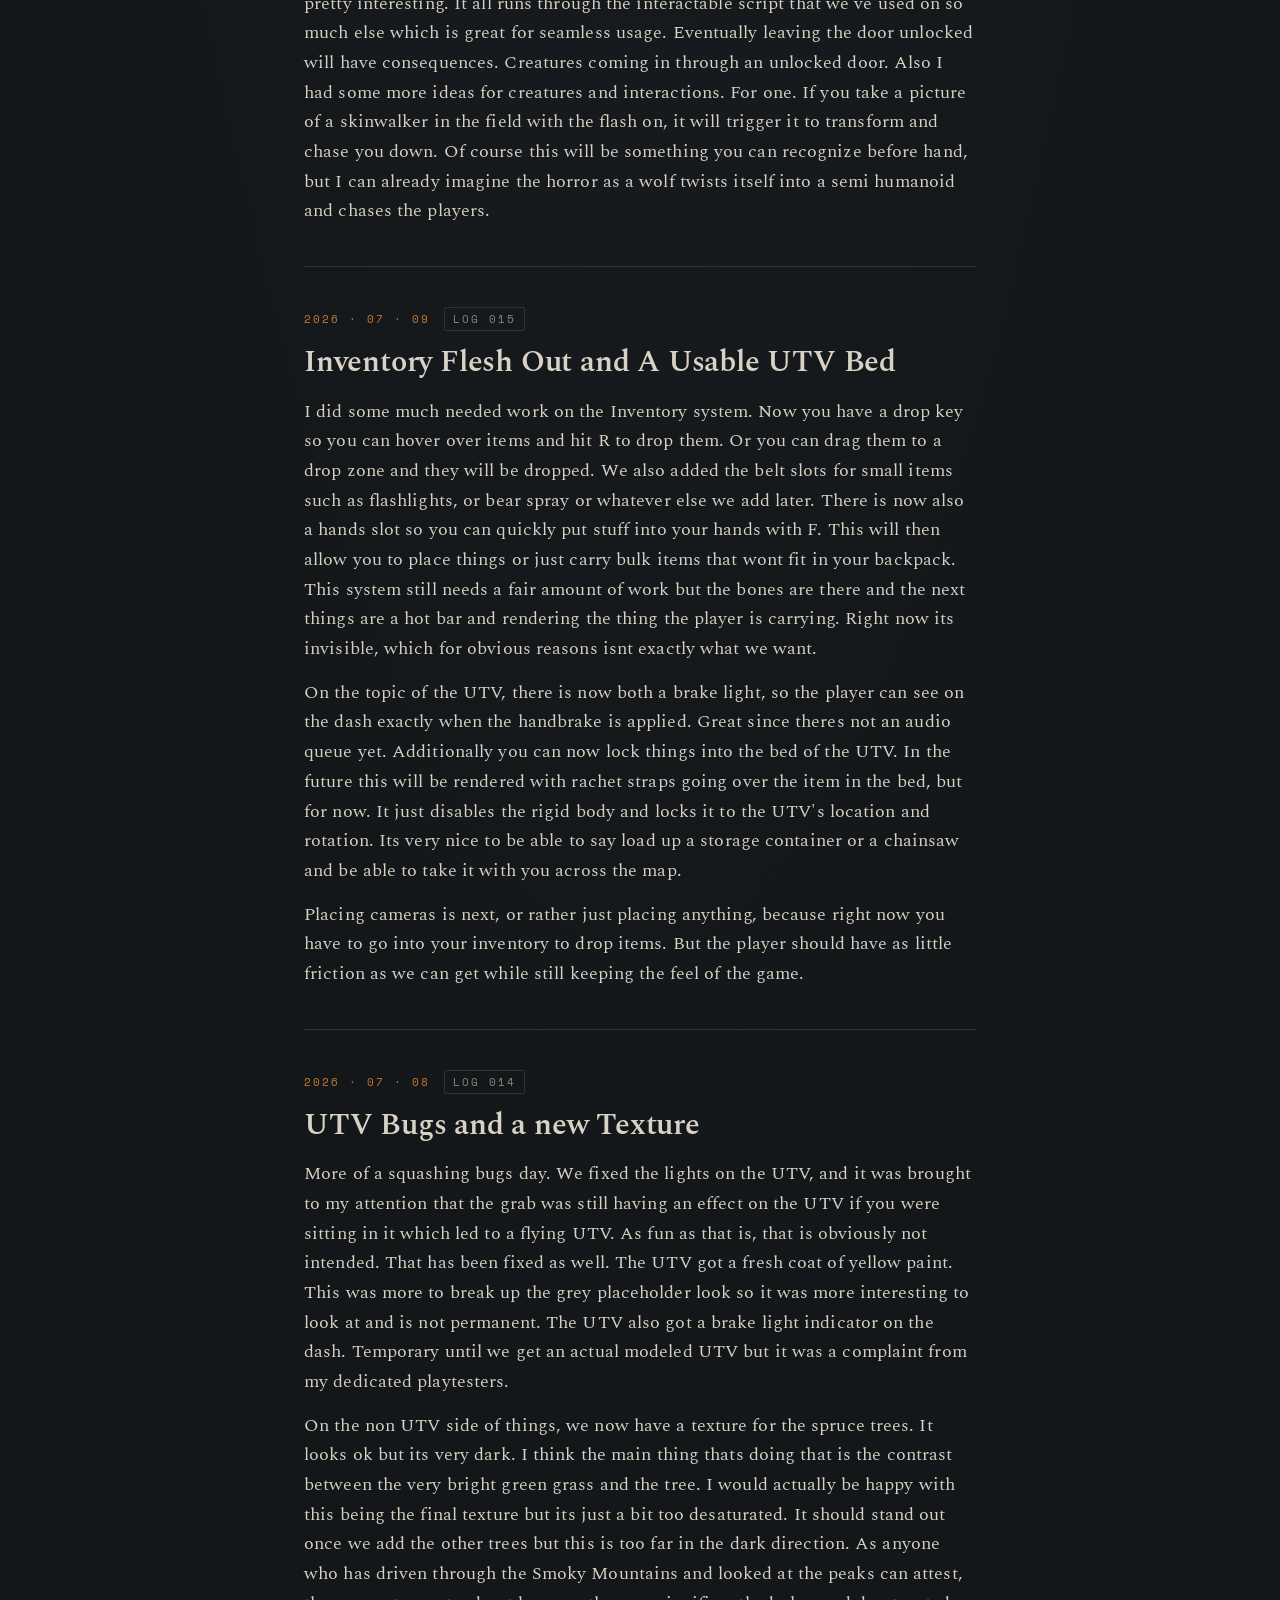
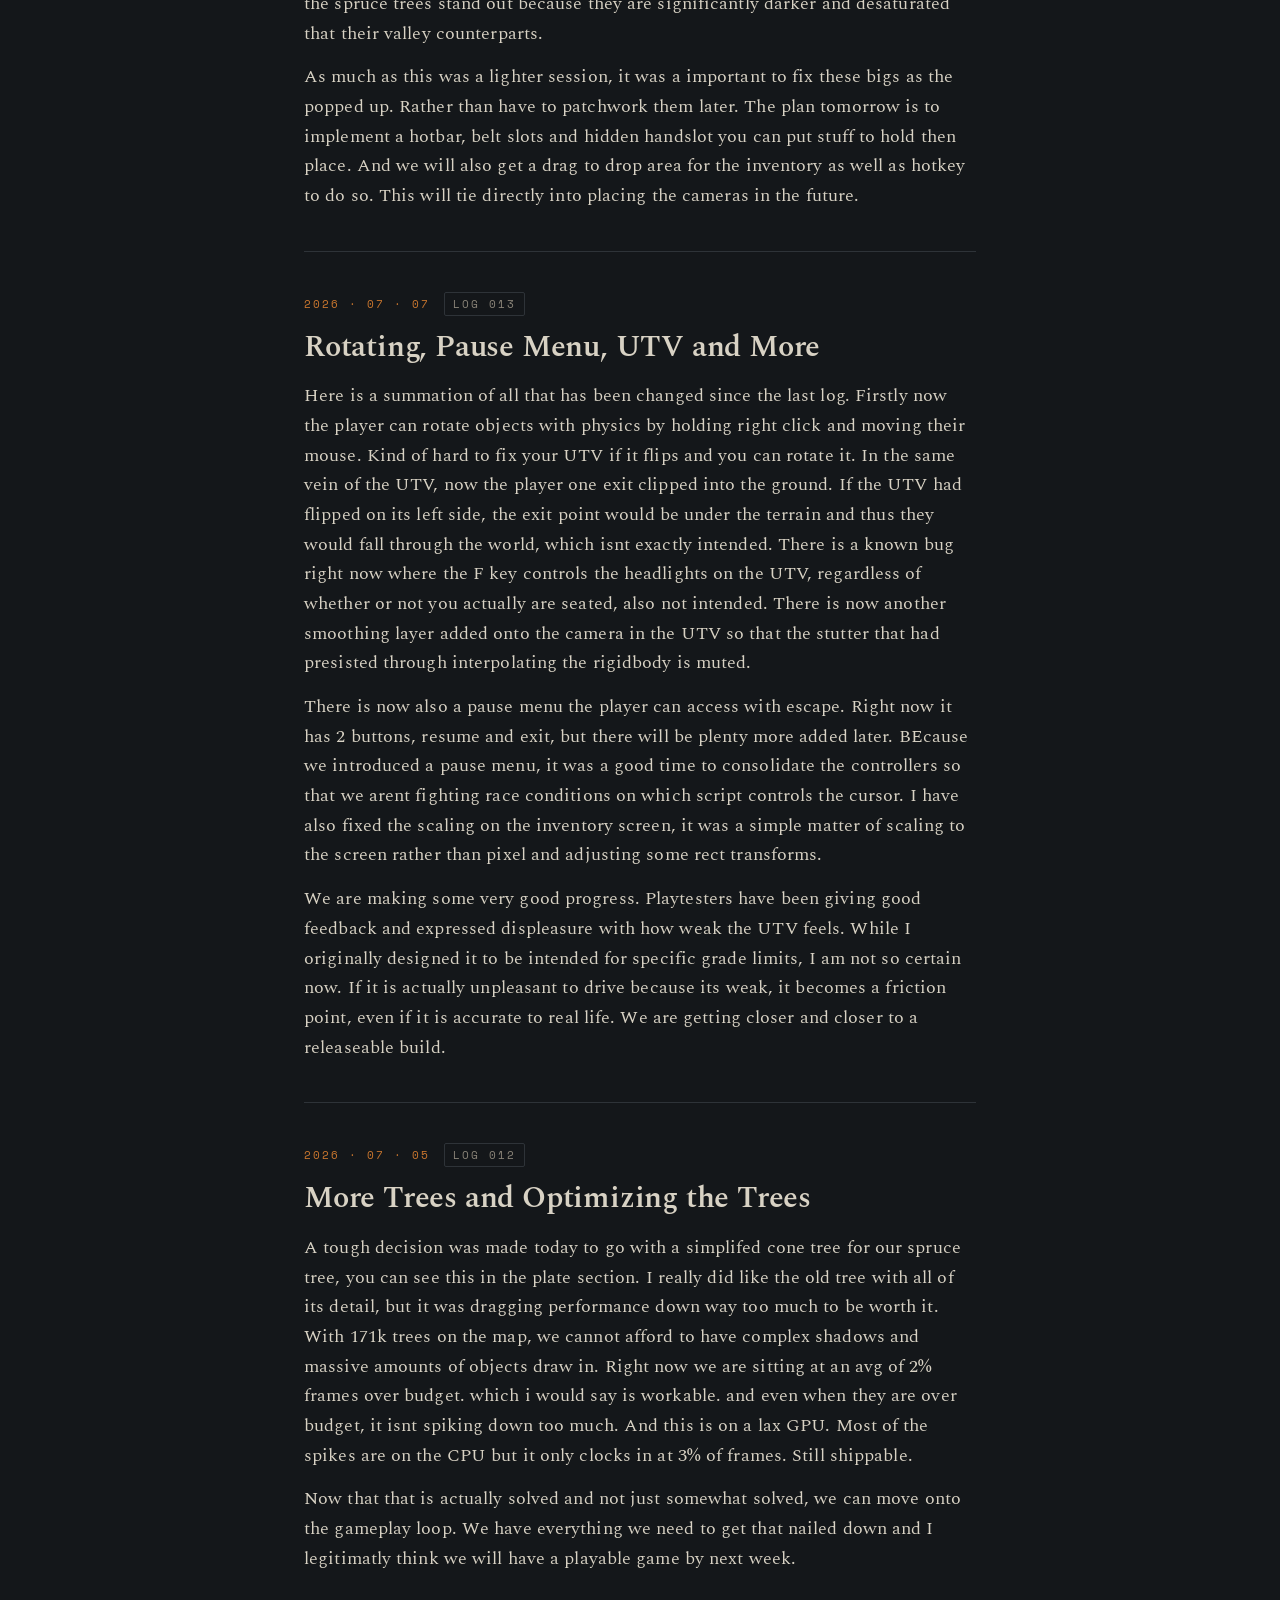
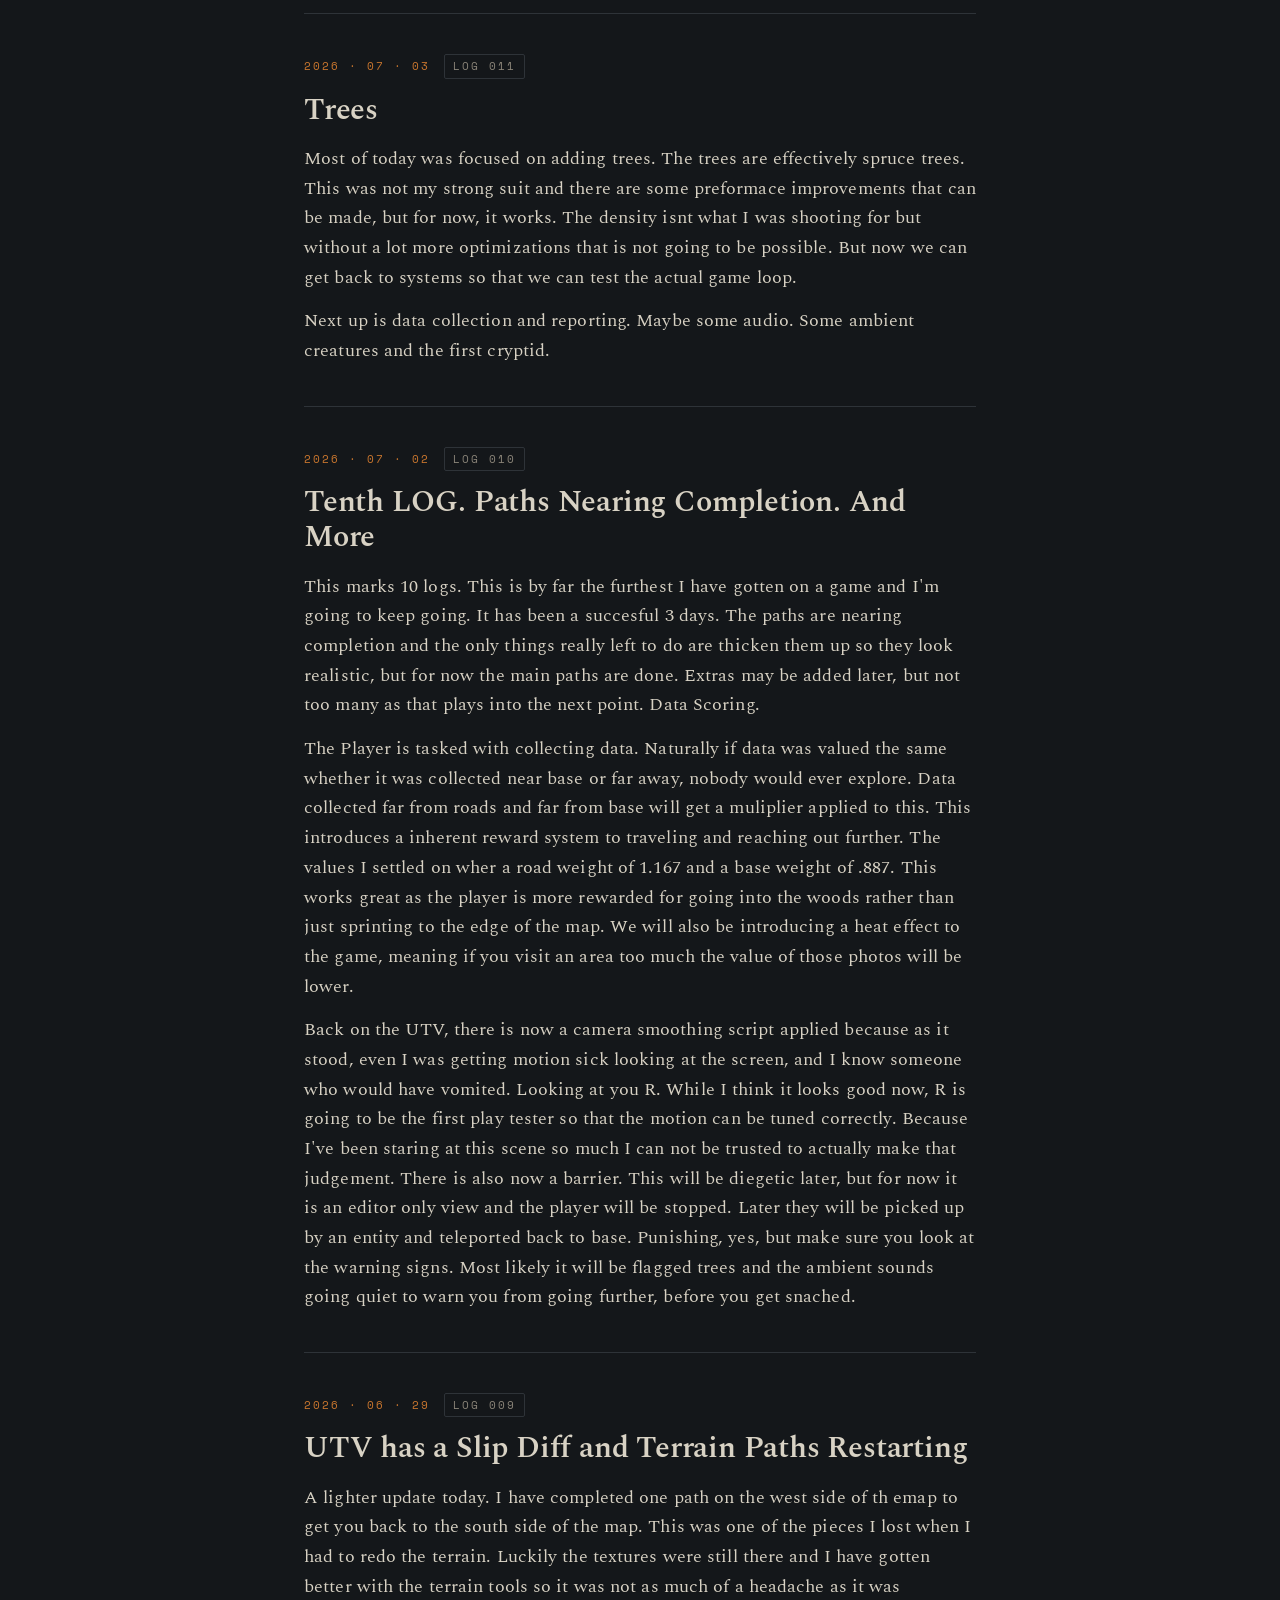
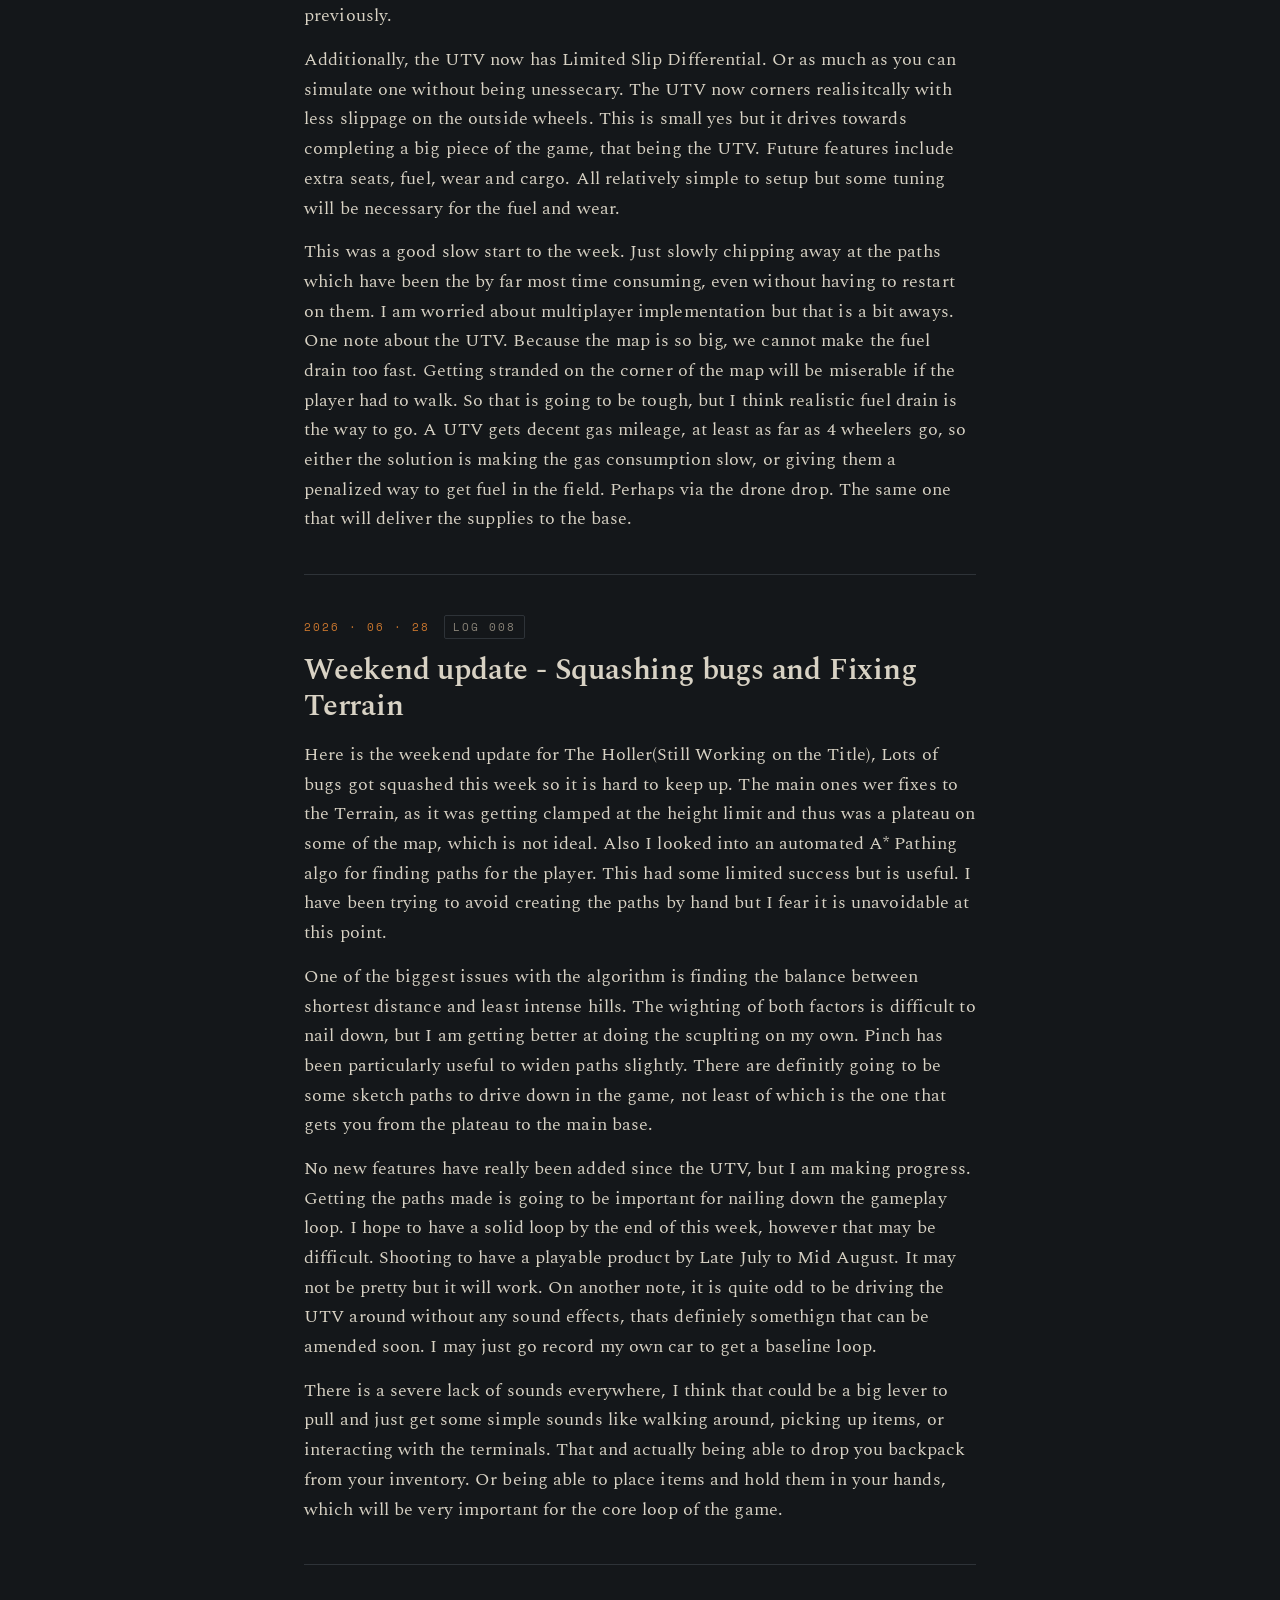
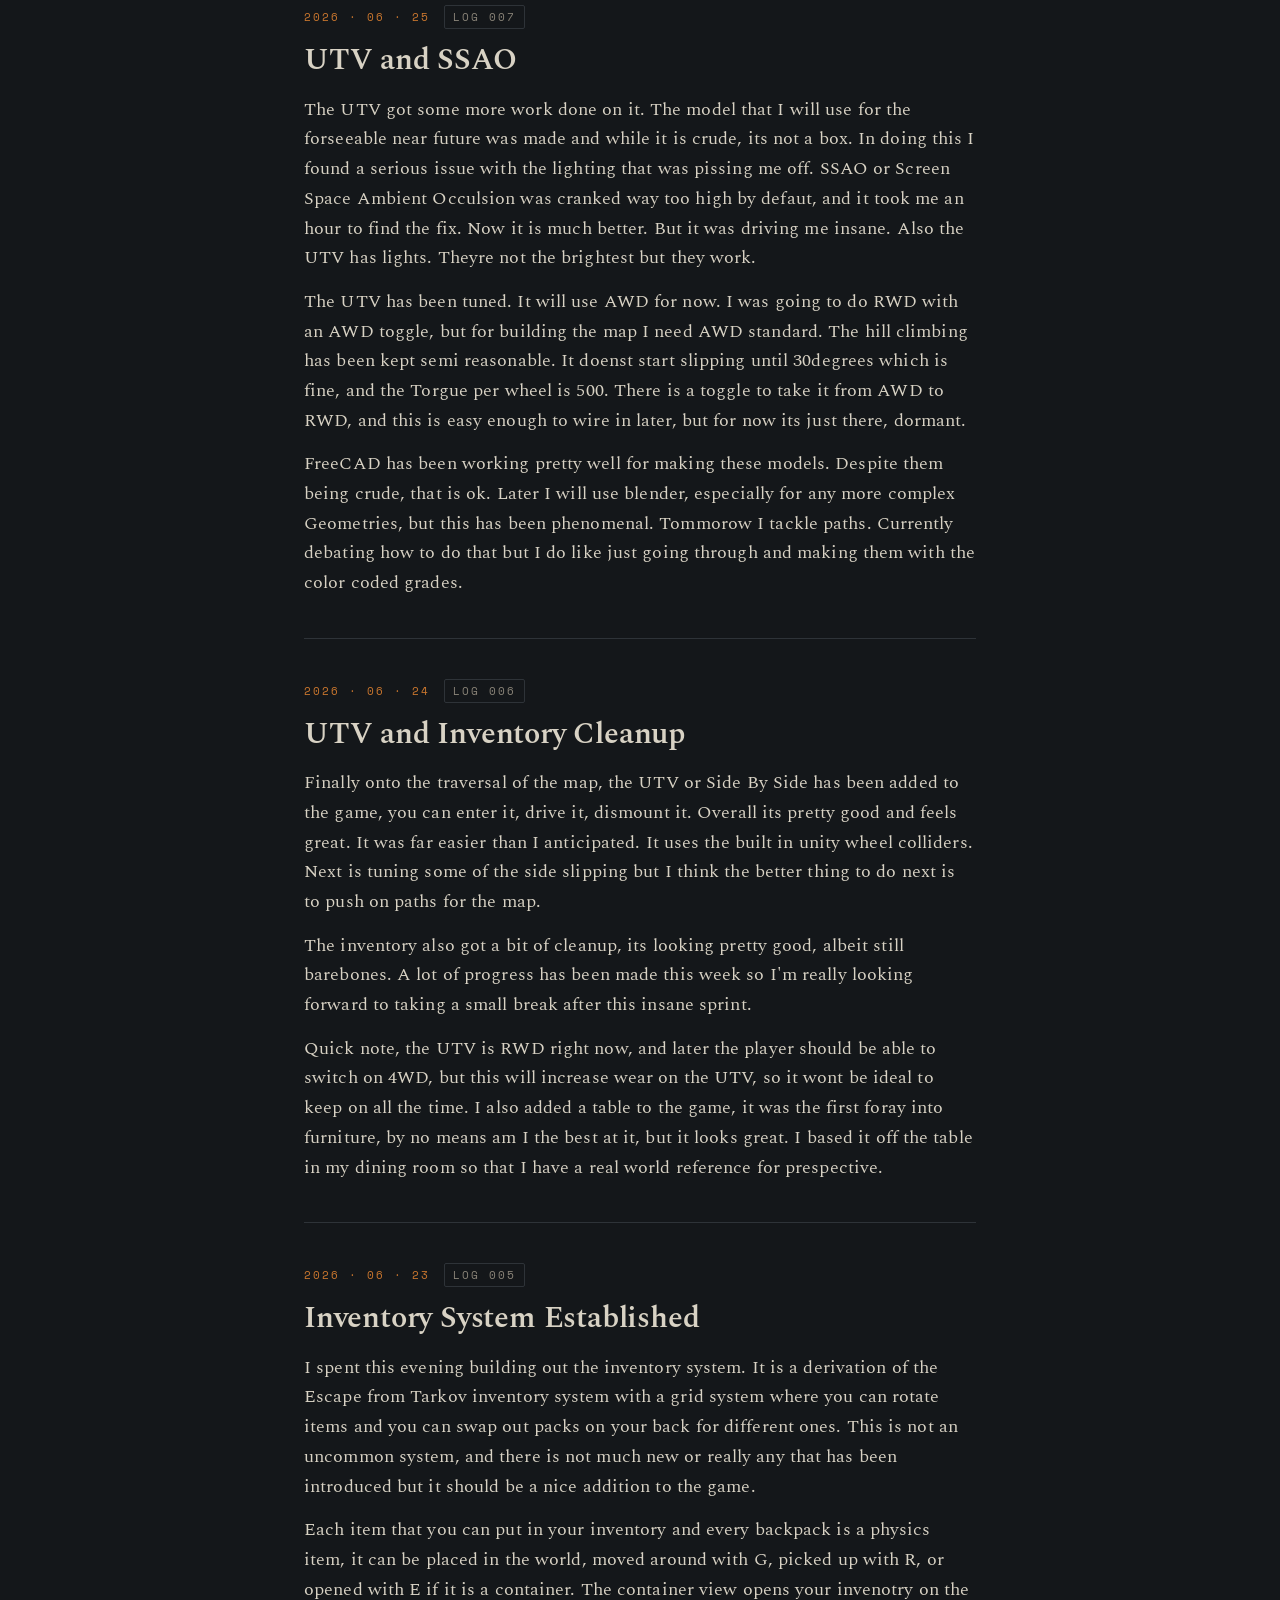
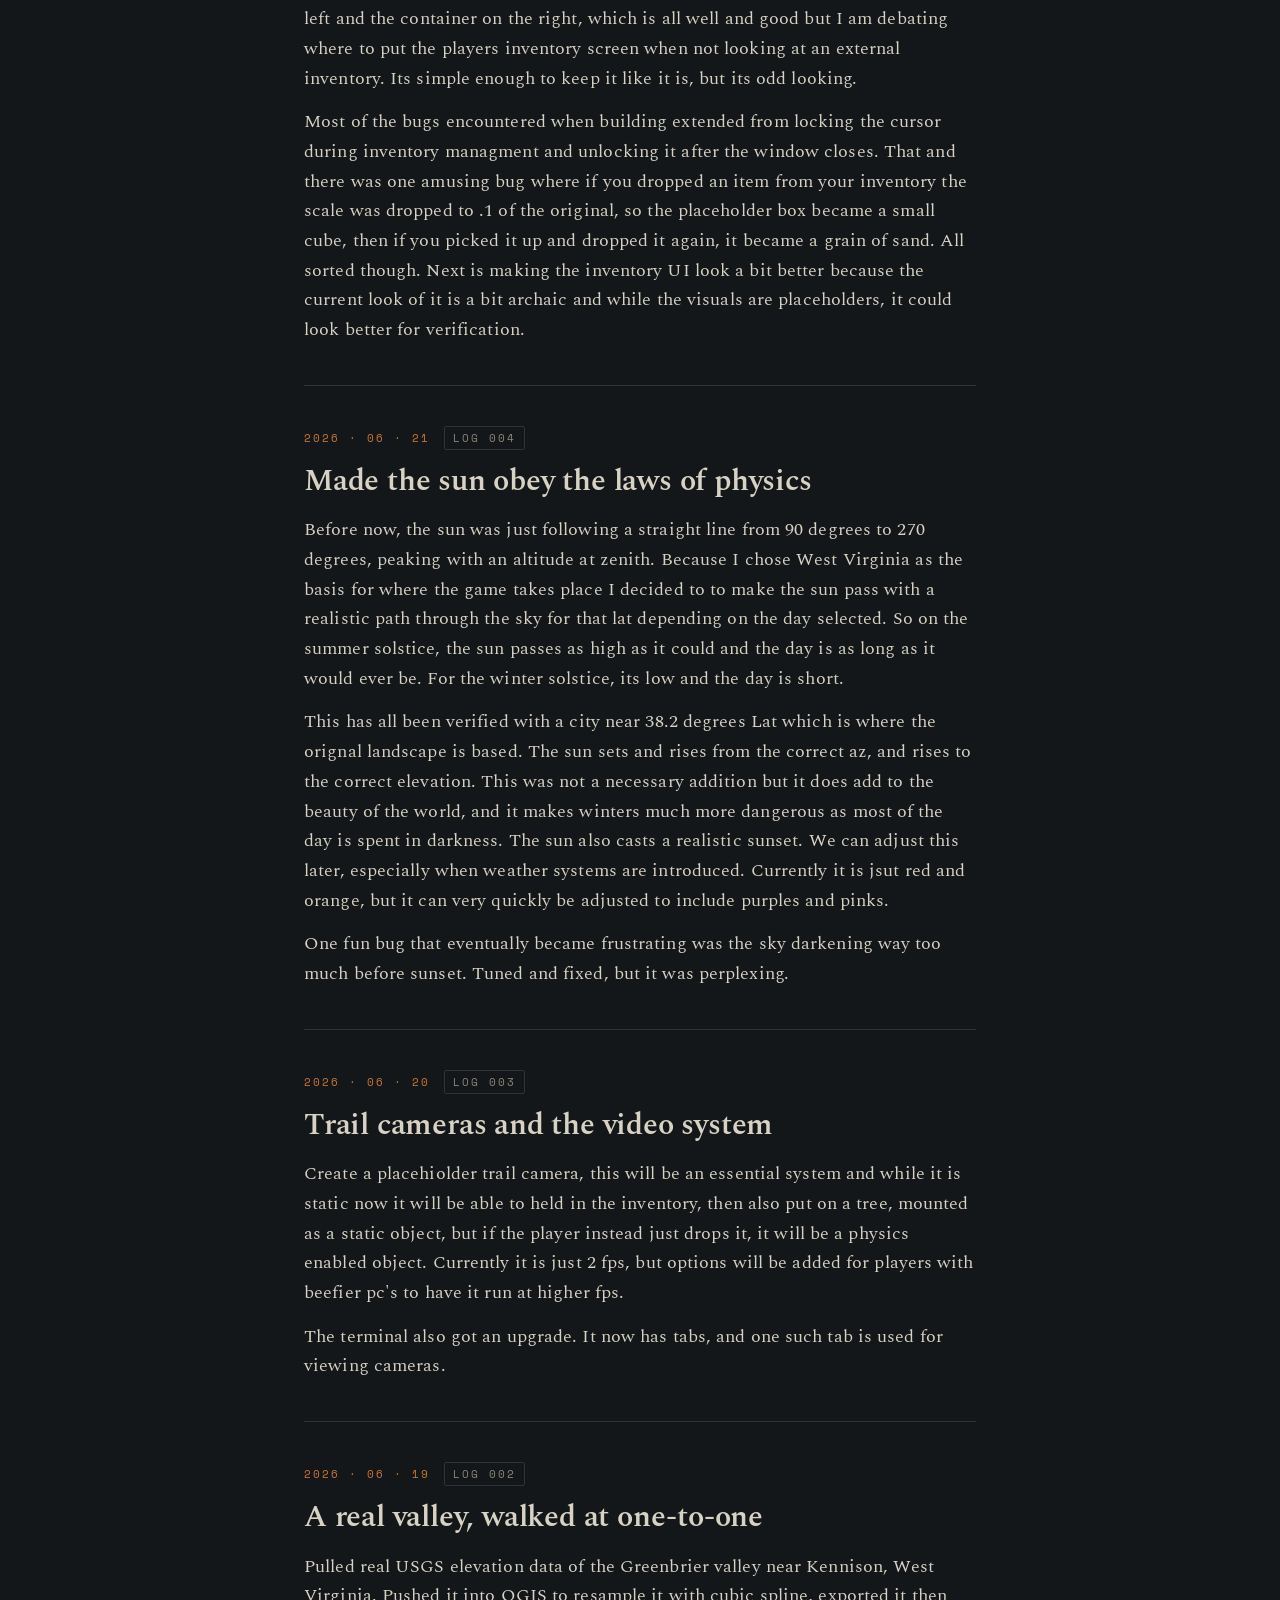
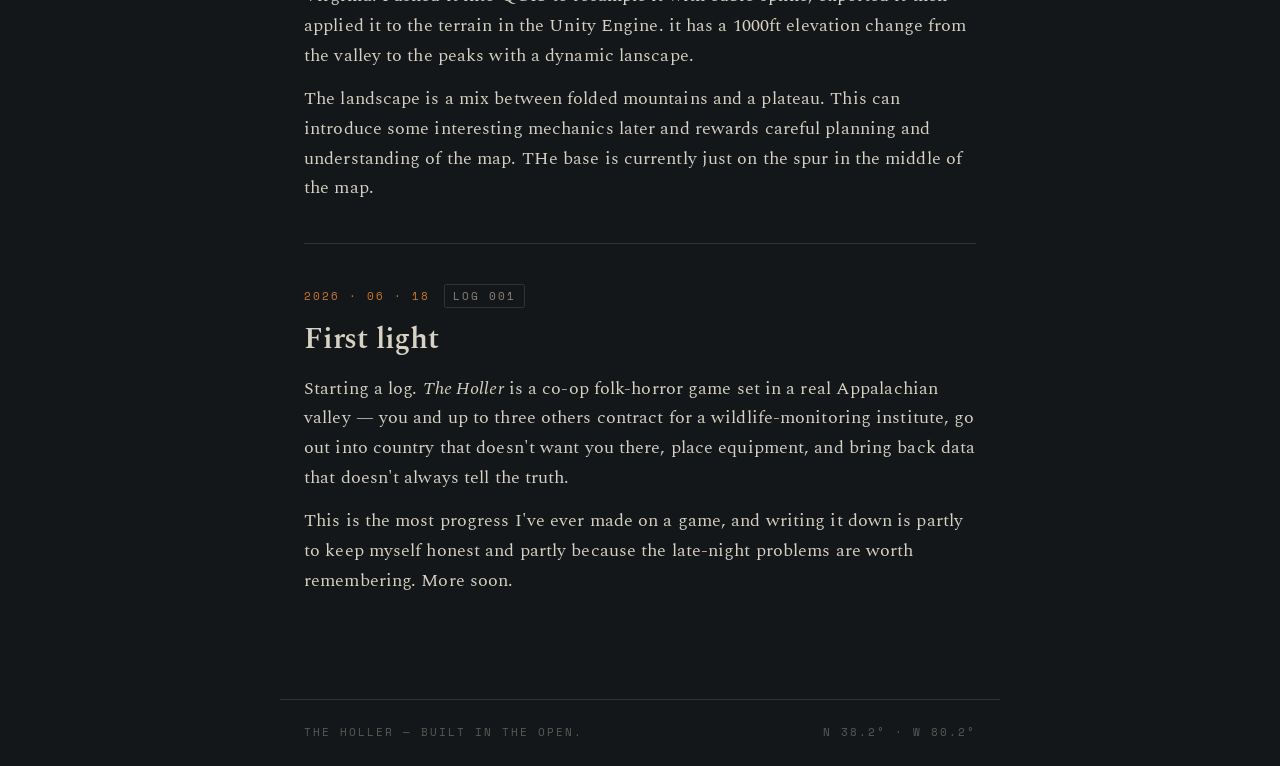
==== commit c65f8ab5: ""Log 19"" ====
--- a/index.html
+++ b/index.html
@@ -40,6 +40,24 @@
   <!-- ============================================================= -->
   <!-- NEWEST ENTRY ON TOP. Copy a block to add a new entry.         -->
   <!-- ============================================================= -->
+<article class="entry">
+    <div class="entry-meta">
+      <time datetime="2026-07-16">2026 · 07 · 16</time>
+      <span class="entry-no">LOG 019</span>
+    </div>
+    <h2 class="entry-title">Save Bugs and the Main Gameplay Loop</h2>
+    <div class="entry-body">
+	<p>
+	Starting off today.. and yesterday, I had some bugs to fix with the save system and some changes I made to each script file impacted. Nothing really of note, fixed as needed and tested. There will be more and I expect this to be an ongoing process because I waited so long to nail down the system for saving and loading. The wierdest one I couldnt reproduce at first was one where something in the UTV Bed that was locked would drift, but only if the scene was initialized from the MainMenuScene. It turned out to be an issue with interpolation.
+	</p>
+	<p>
+	And finally the ultimate acheivement of this month was getting the core game loop to a state that while rudimentary, allows for actual testing of the system and implmentation of the rest of the systems. While a trail camera is on, it will send a photo periodically to the home terminal. Which can then be sent to HQ for a reward of cash. Each file sent by a camera has a value and a multiplier. The base right now is low and maybe its changed later but if you take the camera far from roads and far from the base you get a greater reward. 
+	</p>
+	<p>
+	All of the data files are in a simple scroll display right now on the terminal, but later you will be able to view the image, and you will be able to queue a few to send over a period of time instead of instantly. Then use the points acquired to buy things. New cameras, batteries, food, many different things. Honestly getting this done was huge. We can continue to flesh this out, but getting to this point in a mere 28 days was so rewarding. Who knows what another month will bring.
+	</p>
+    </div>
+  </article>
 
 <article class="entry">
     <div class="entry-meta">
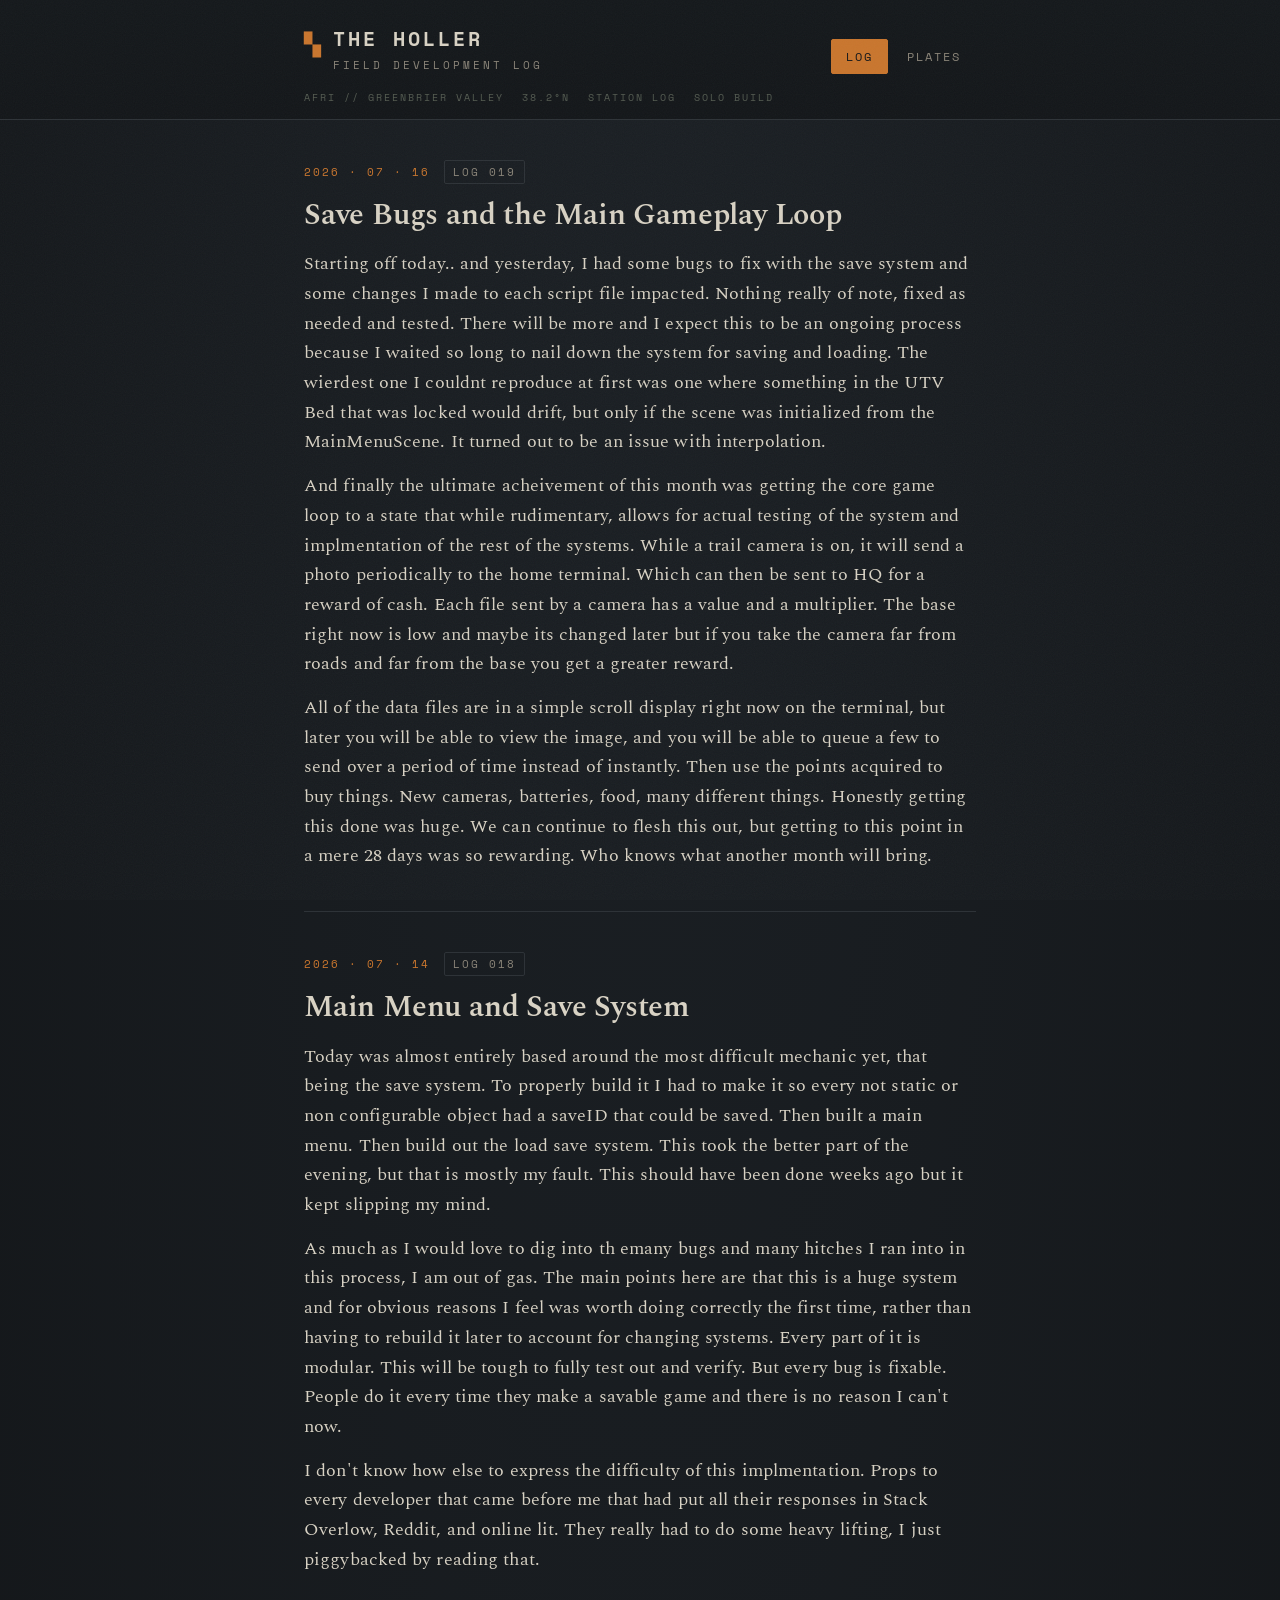
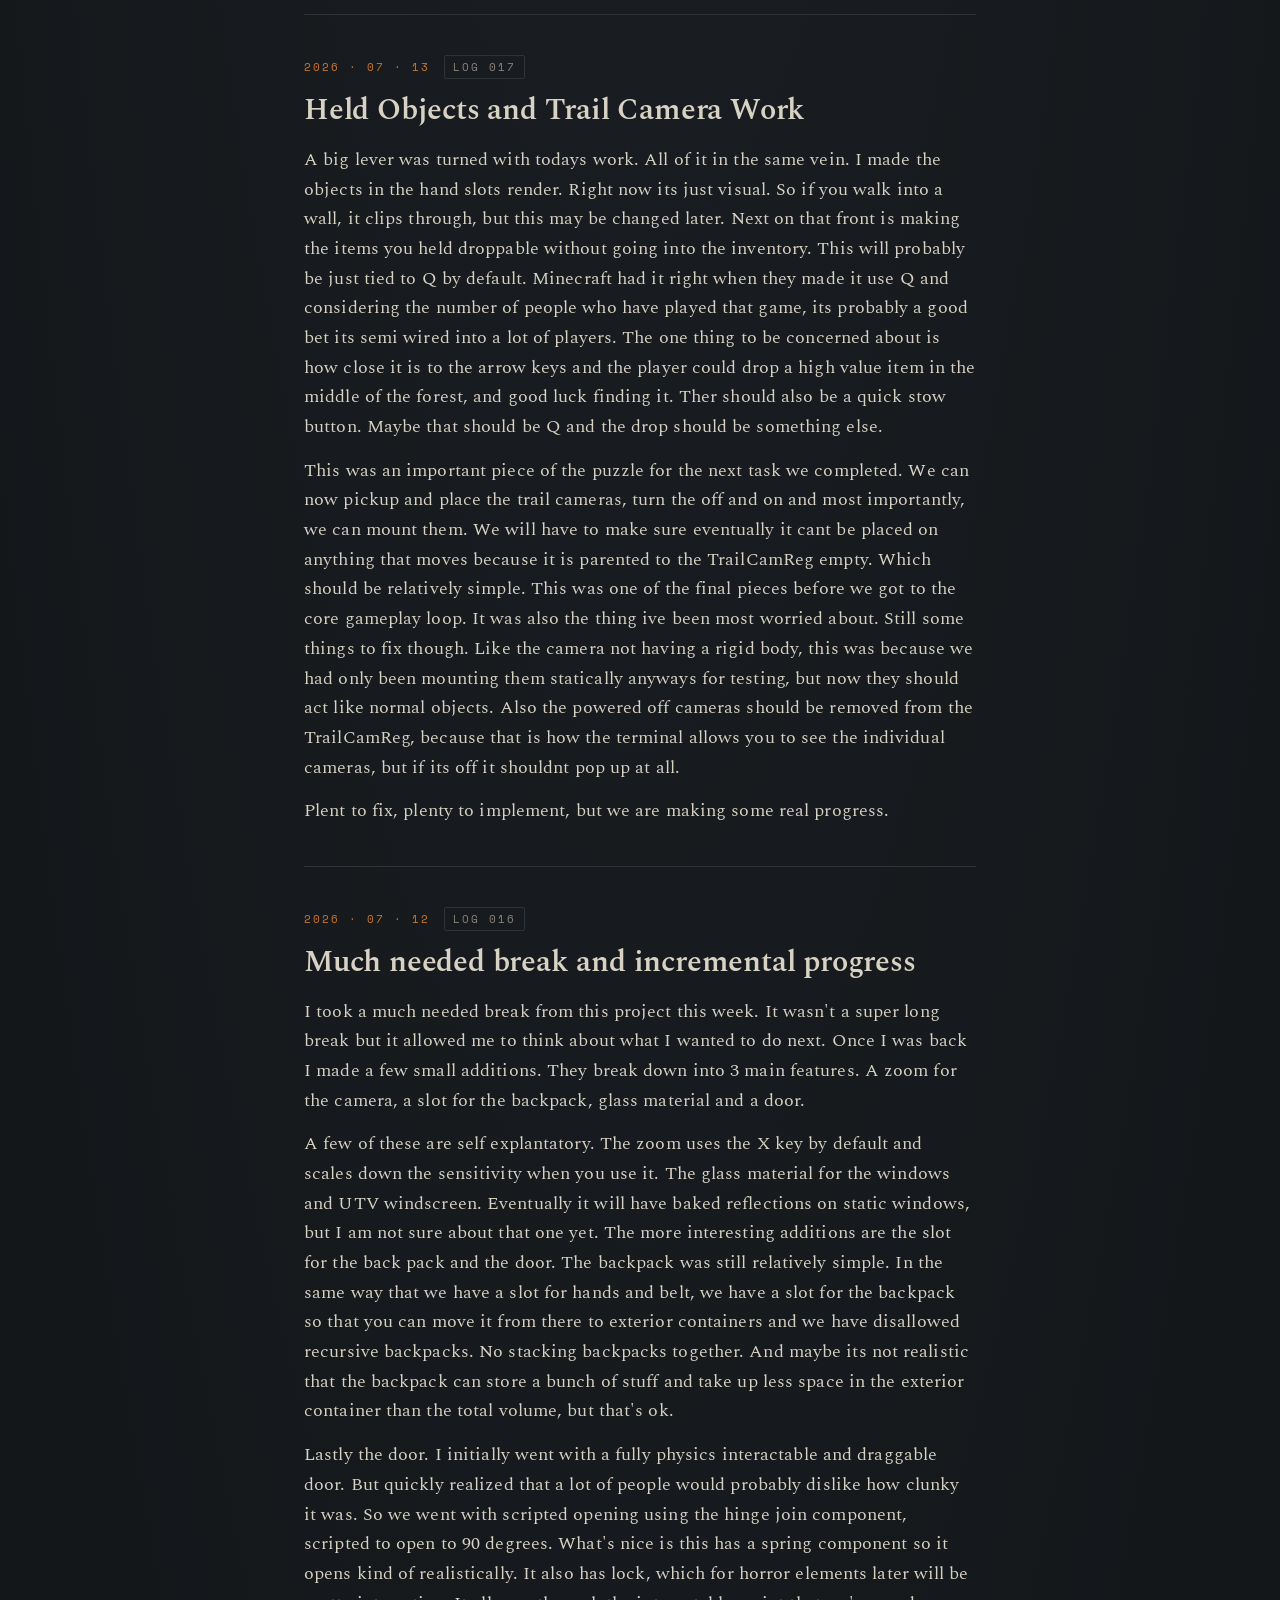
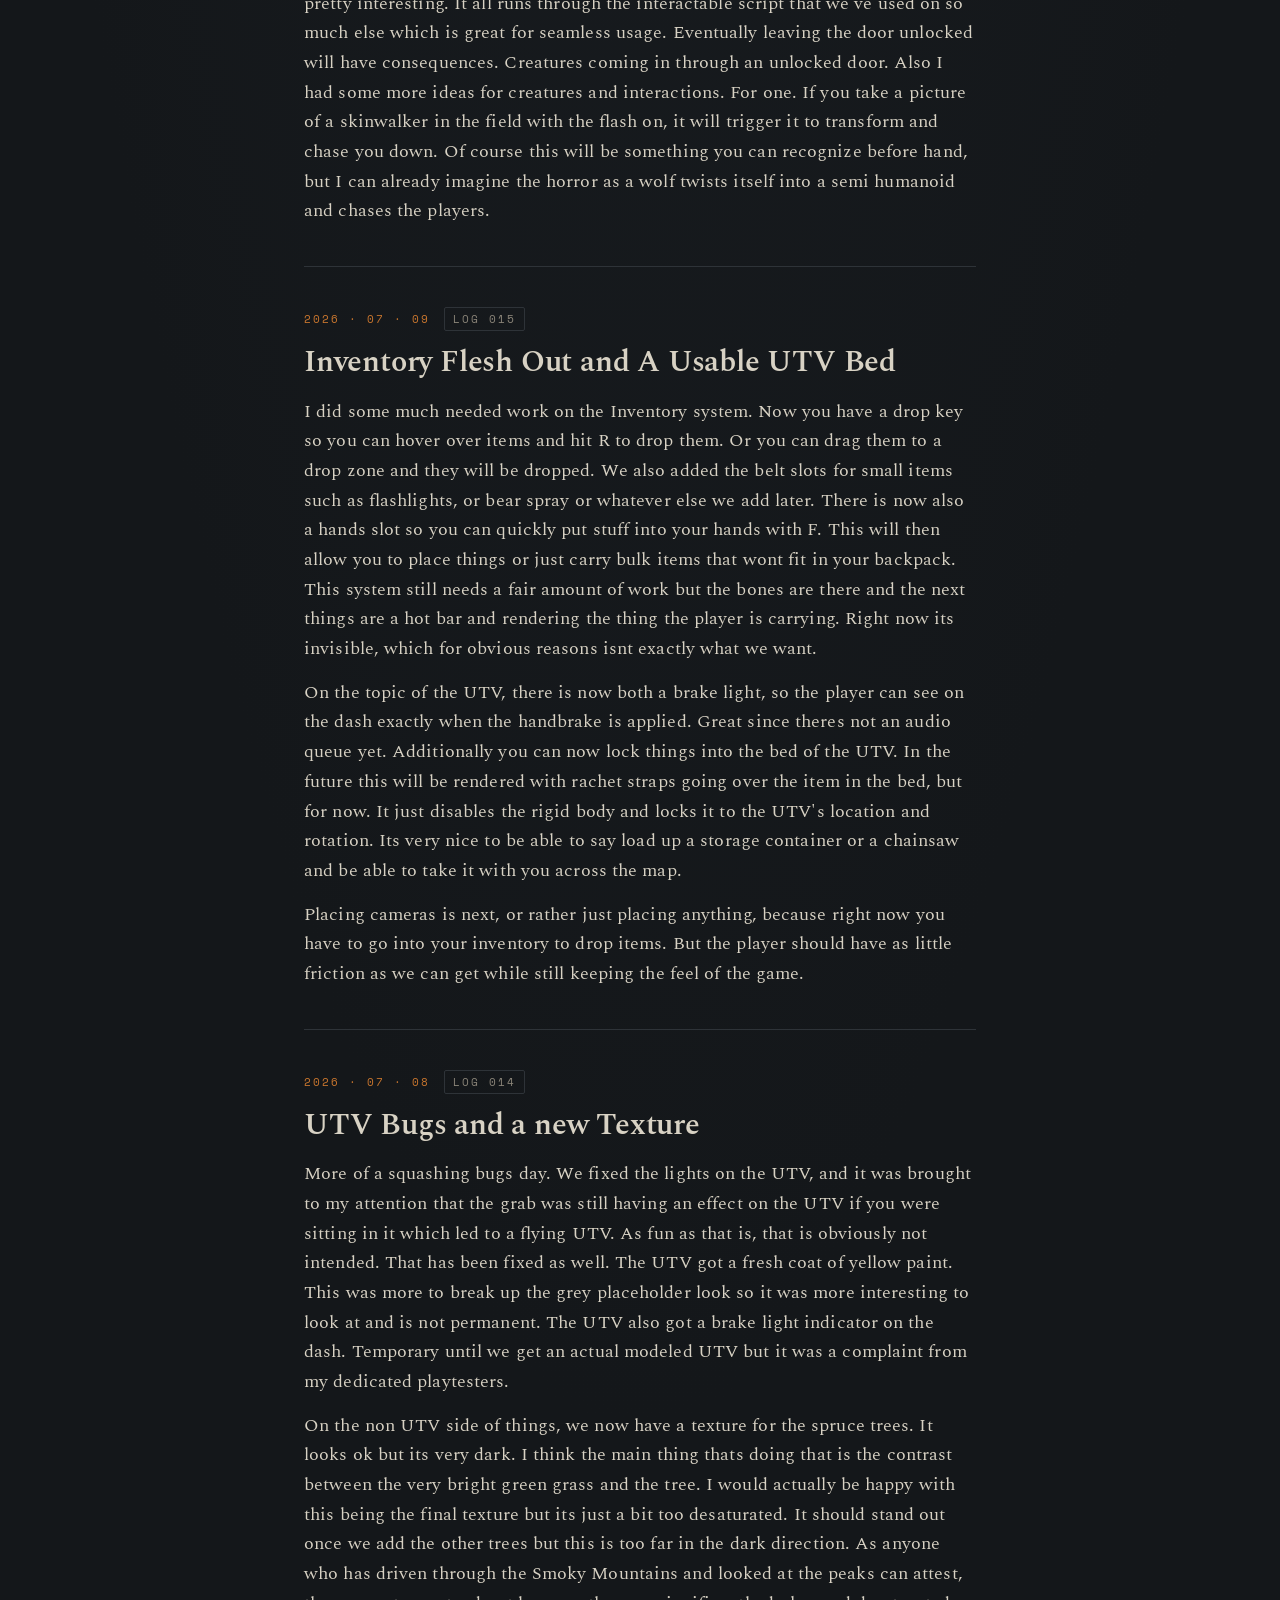
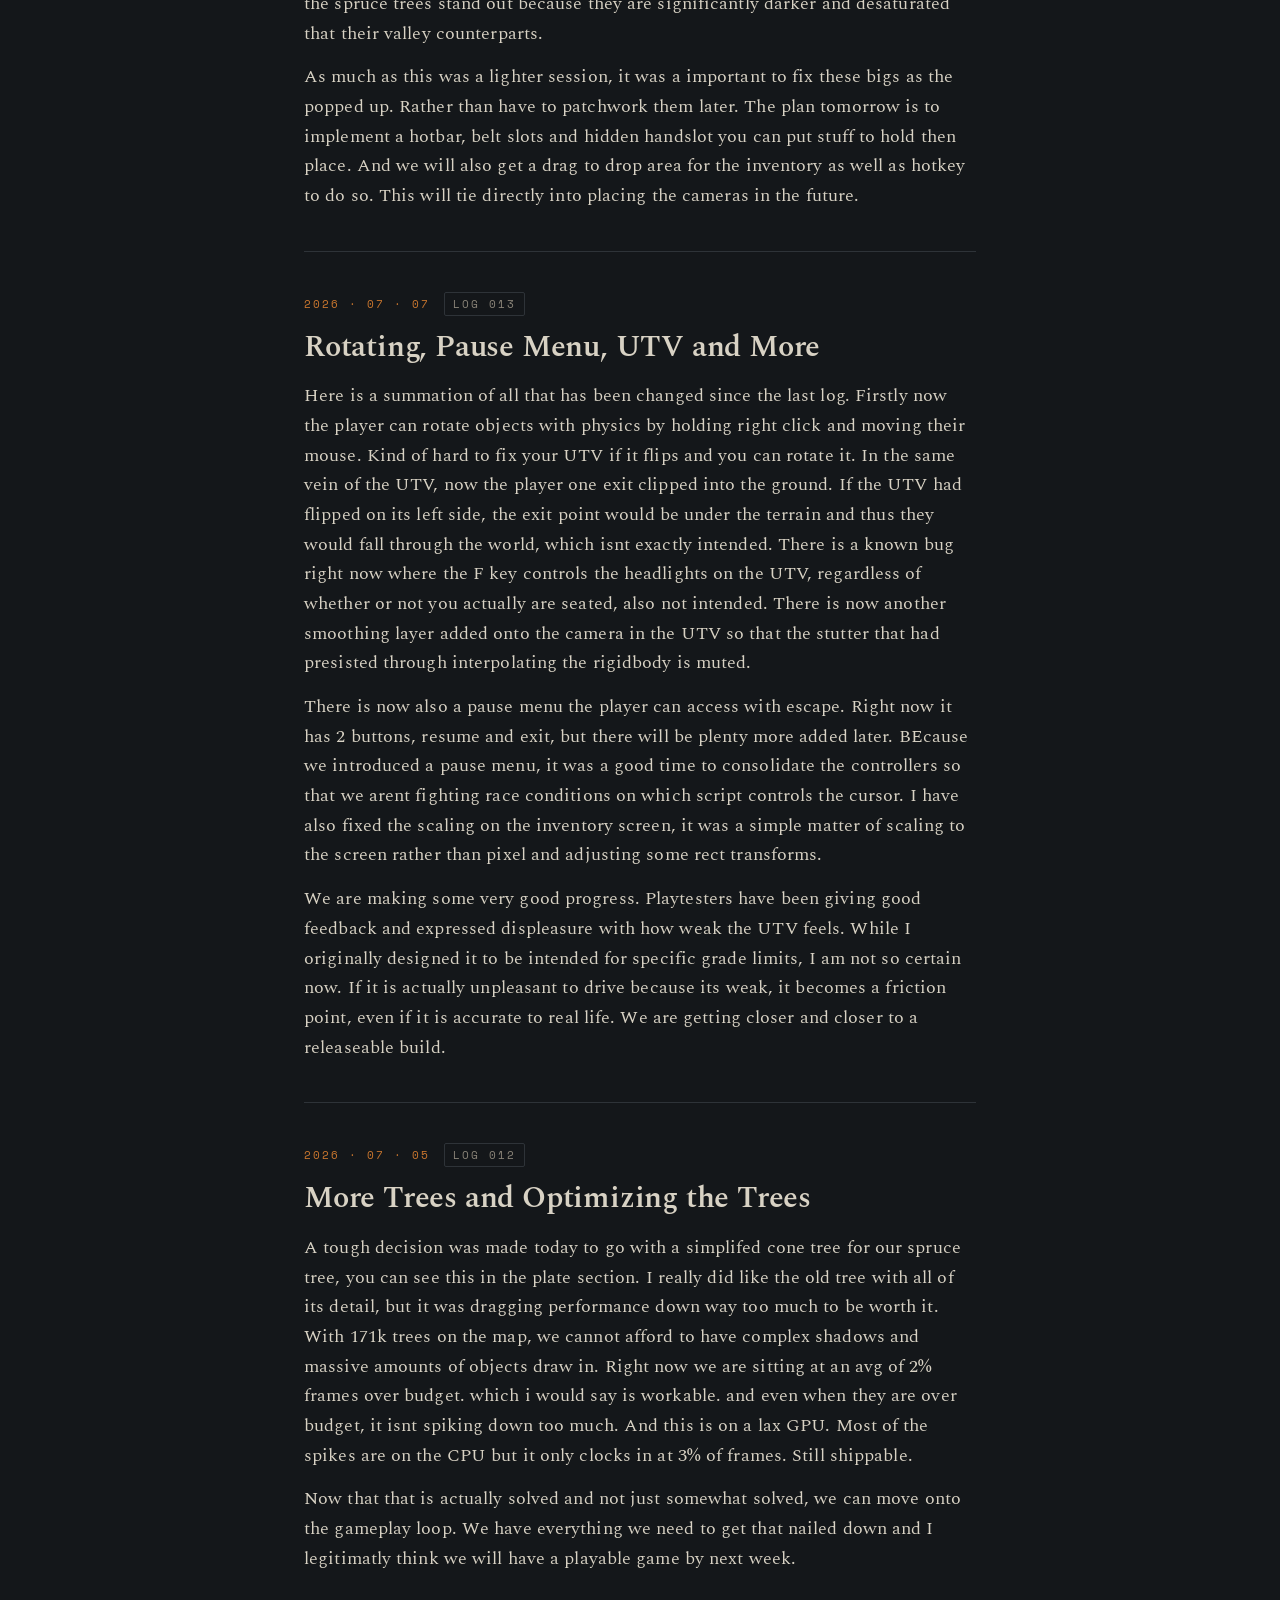
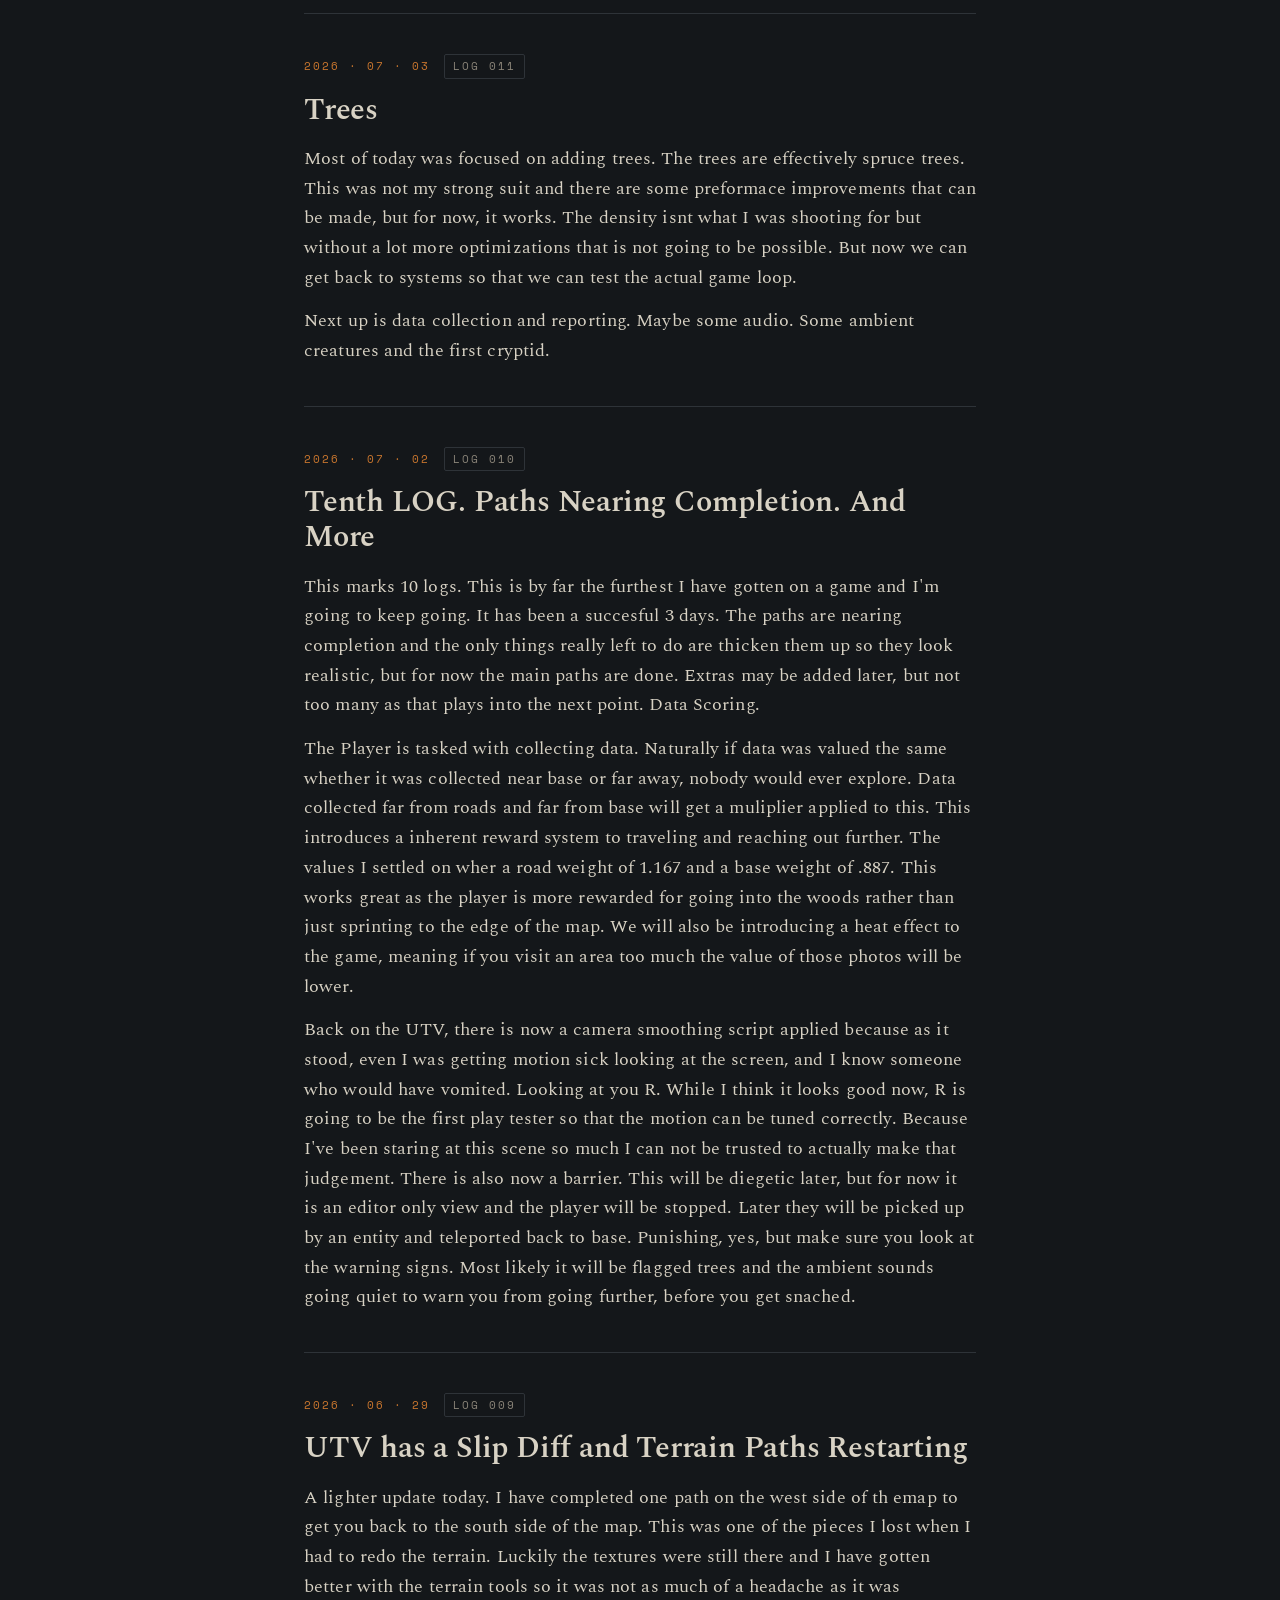
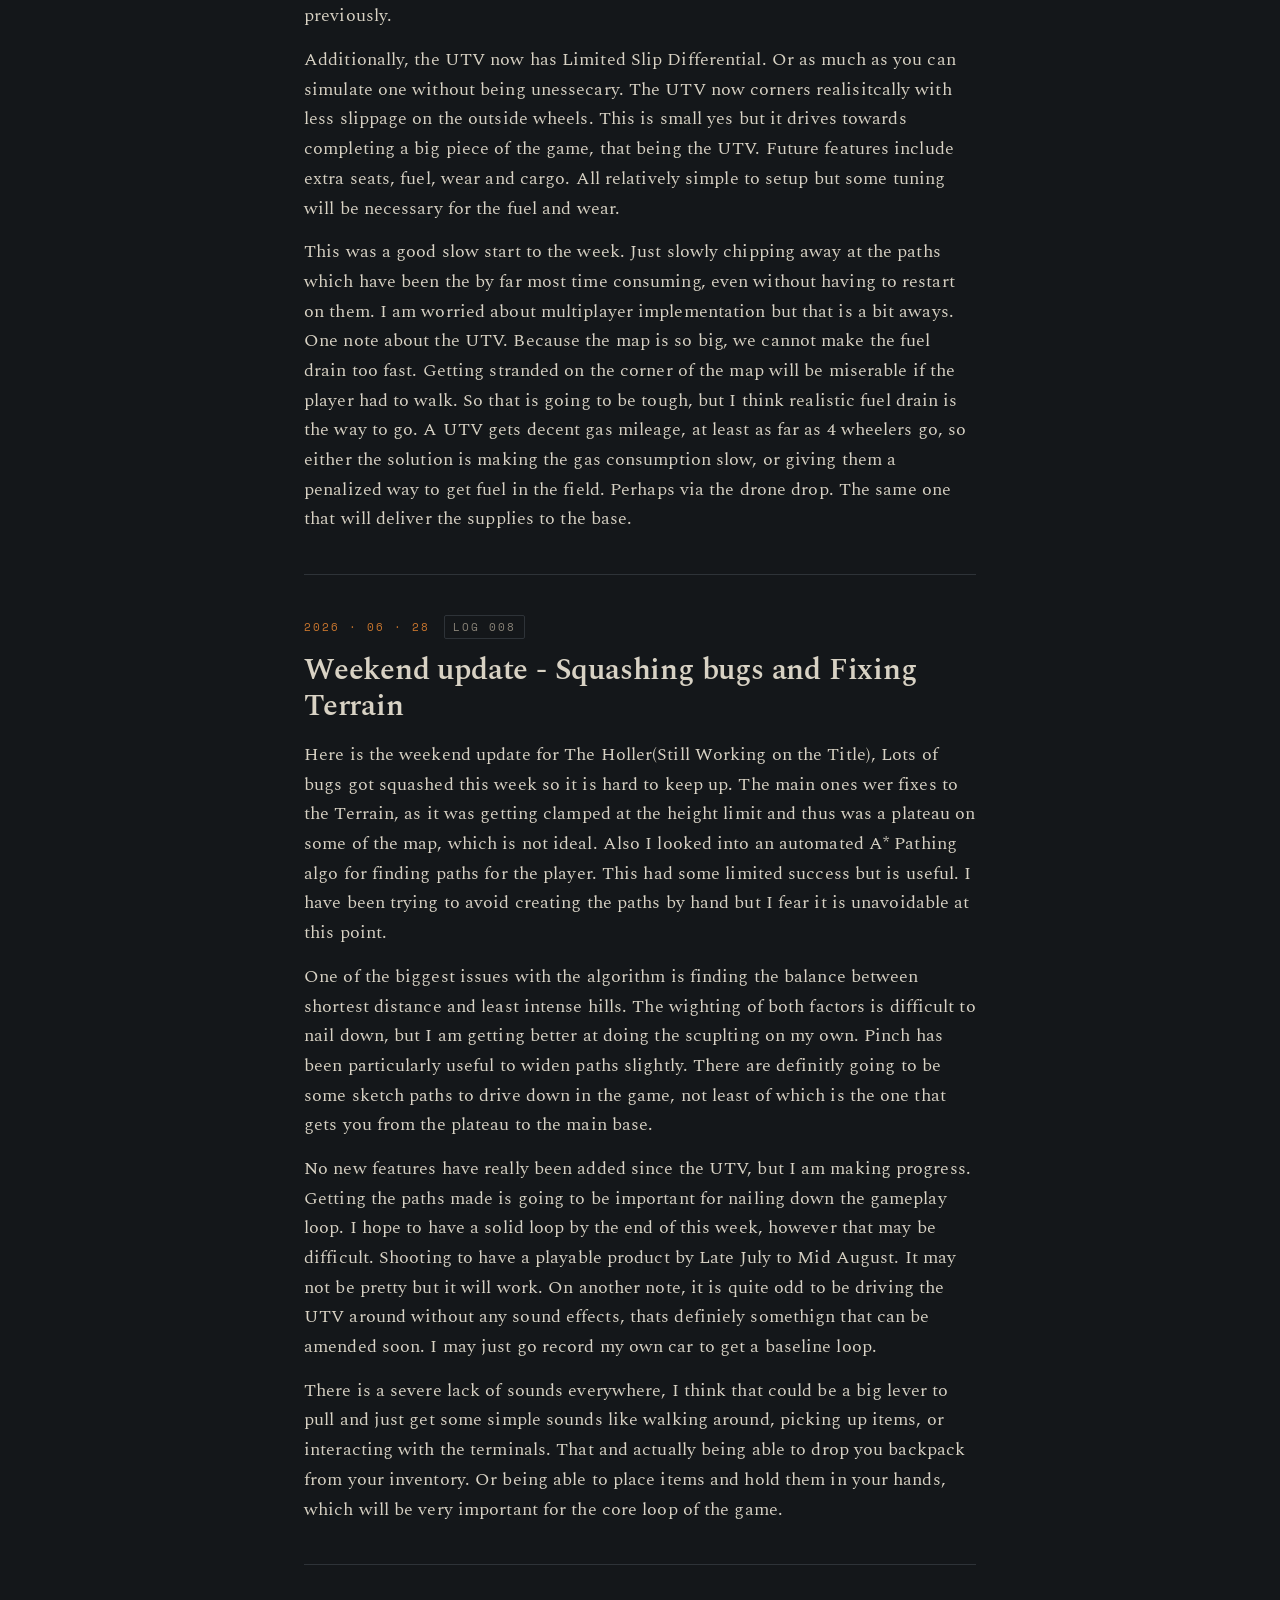
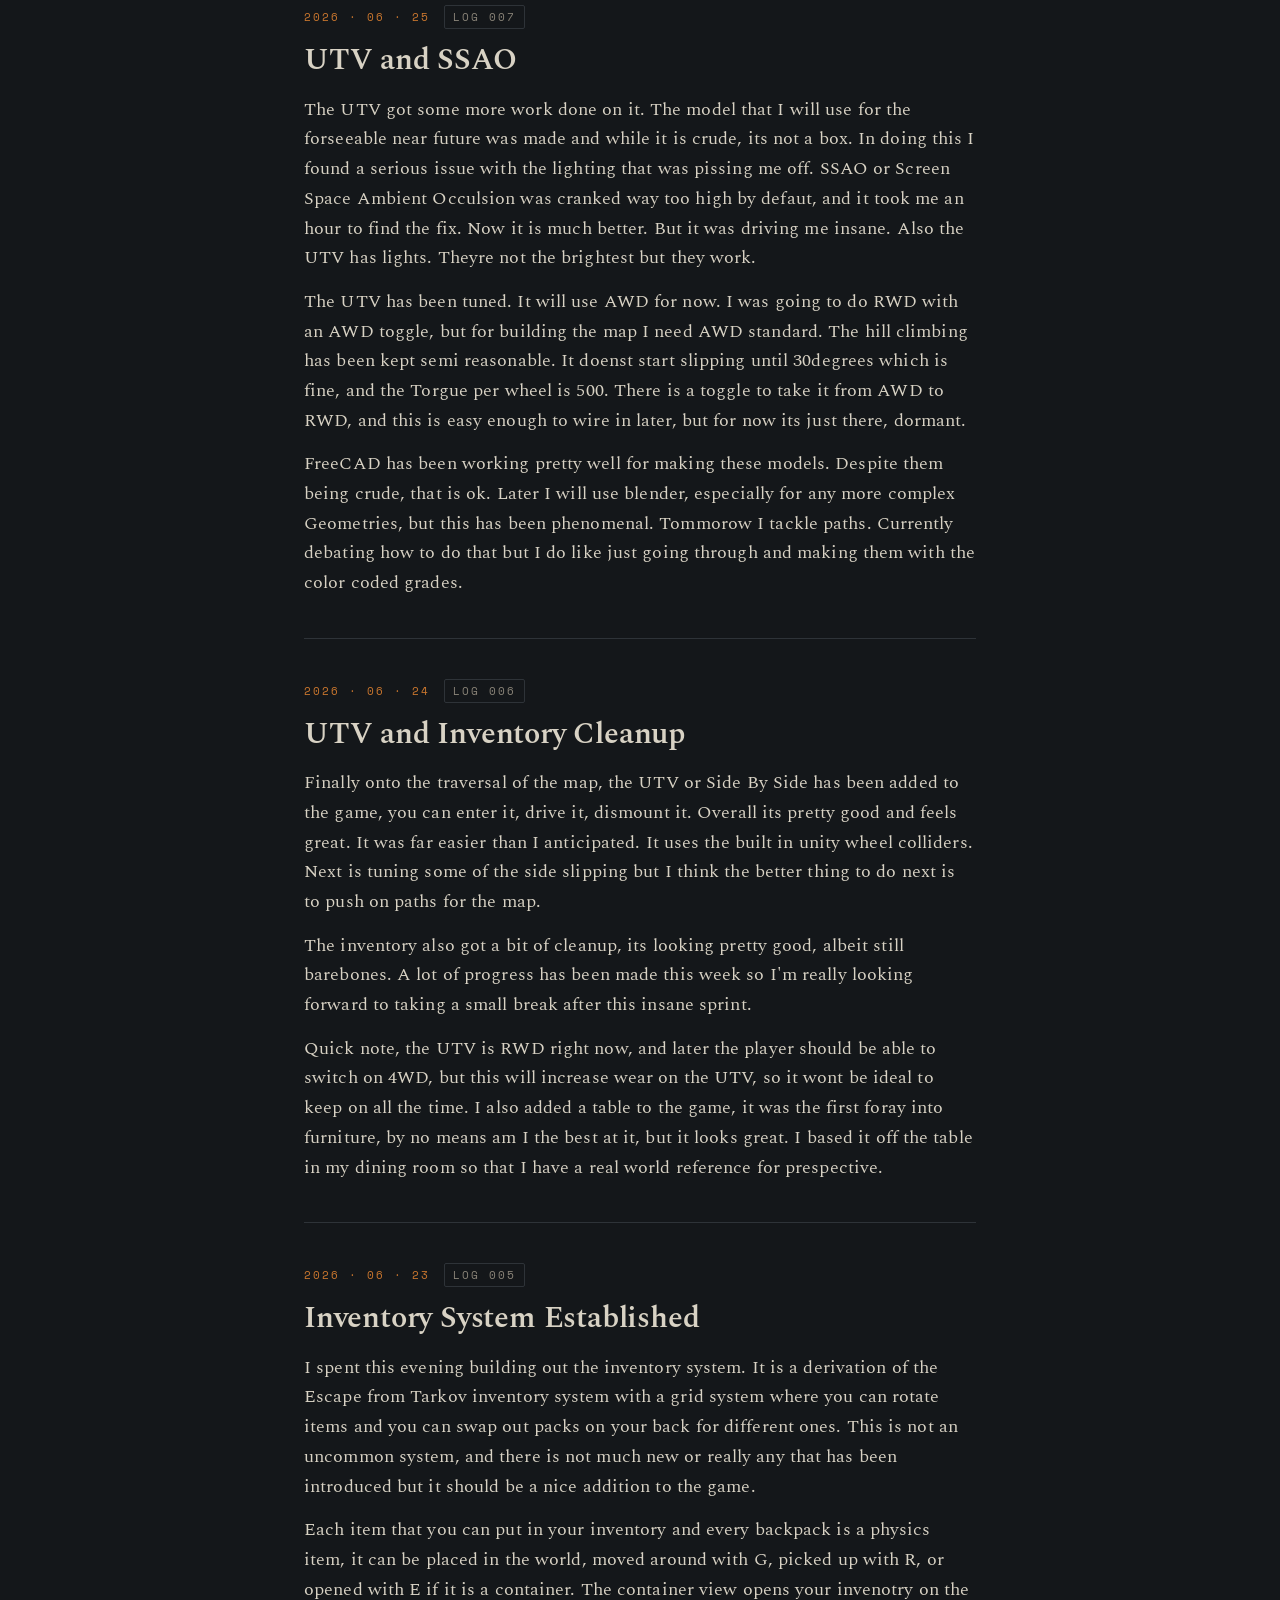
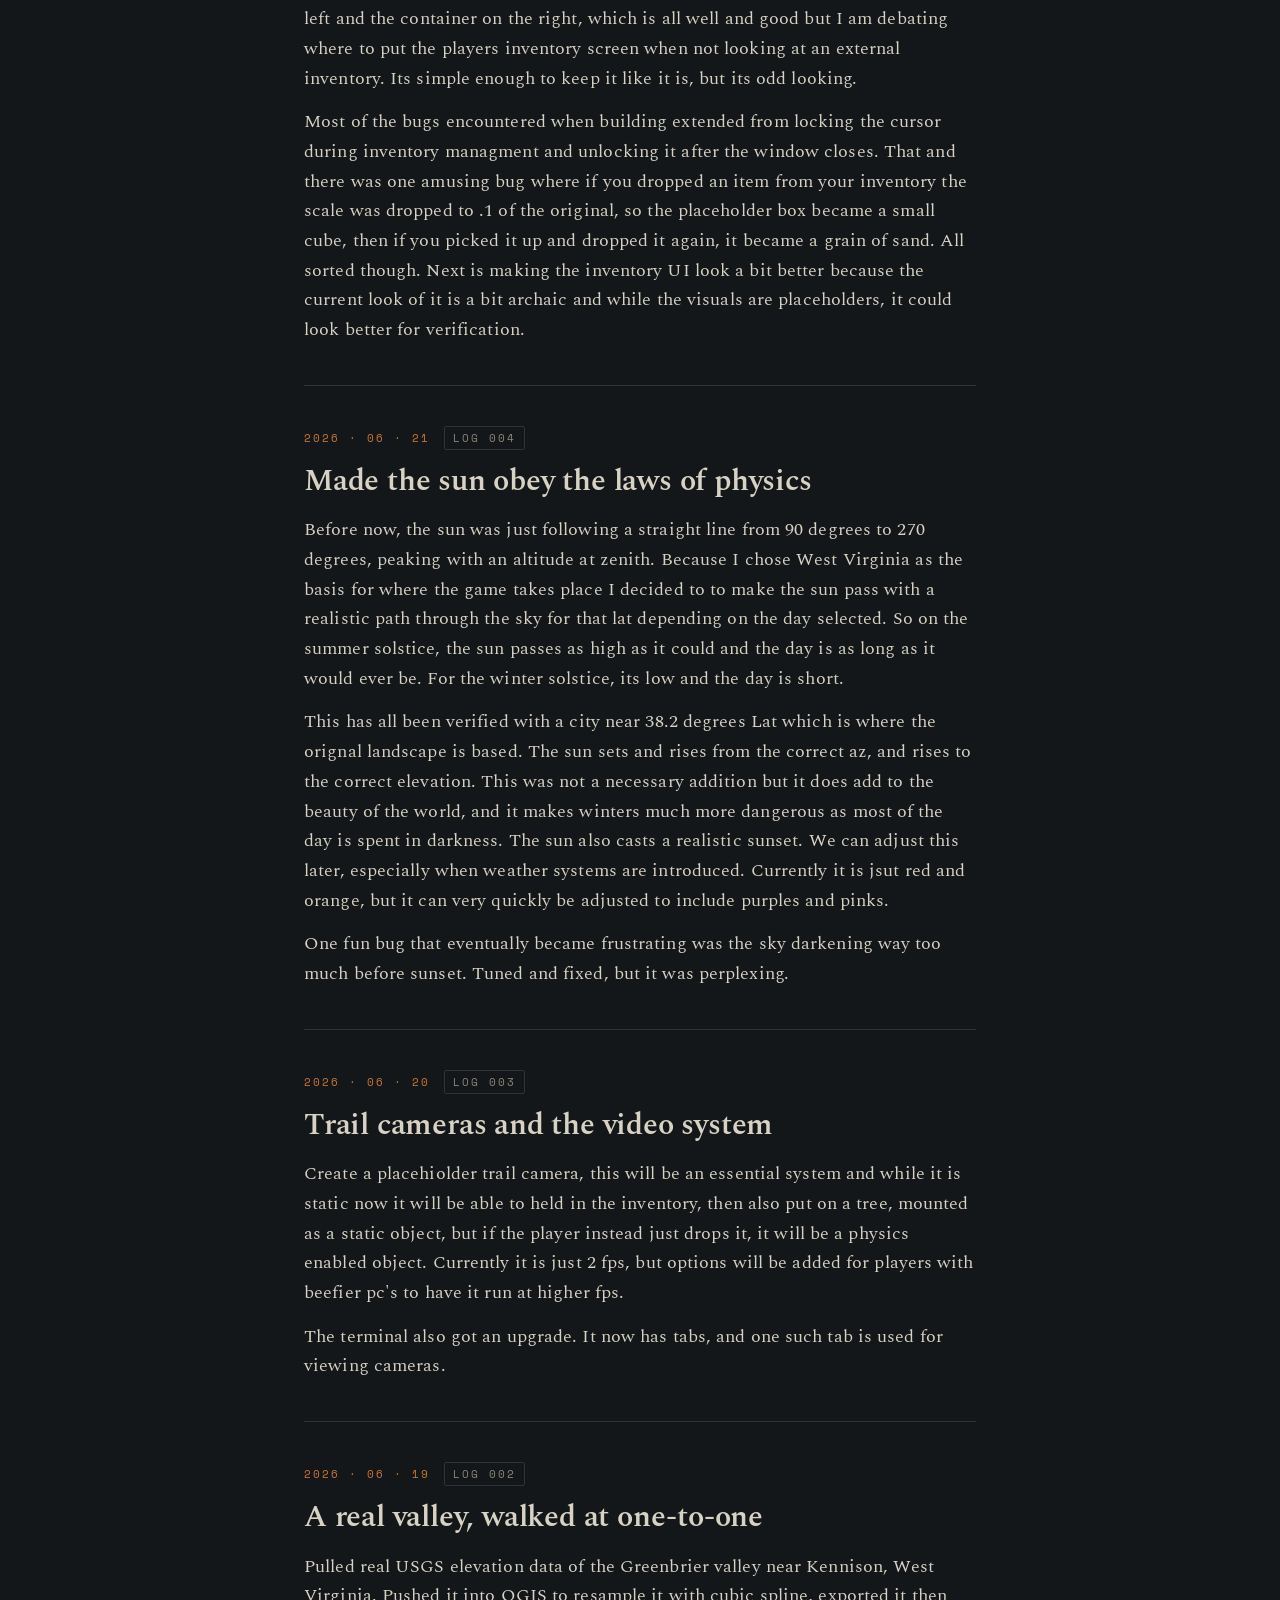
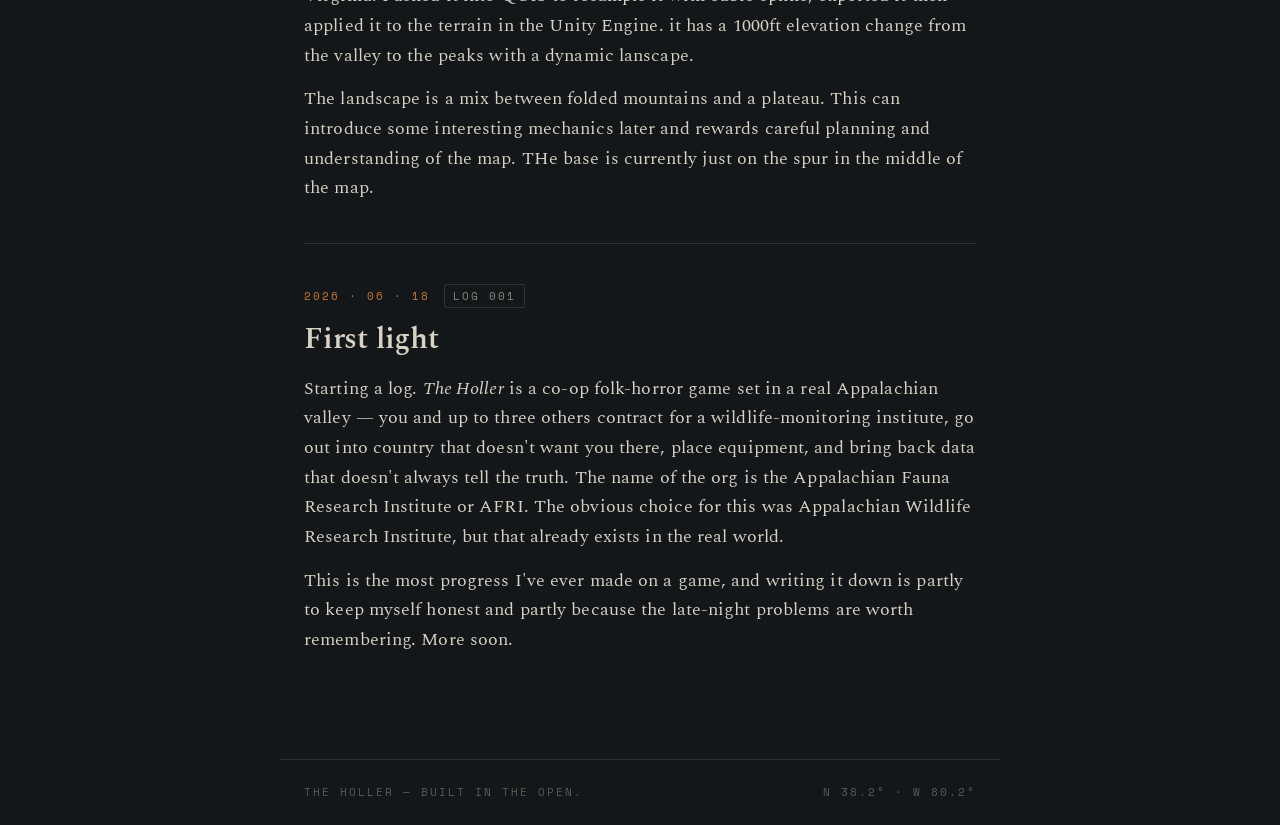
==== commit 213f4531: "New Org Name" ====
--- a/index.html
+++ b/index.html
@@ -28,7 +28,7 @@
     </nav>
   </div>
   <div class="masthead-strip" aria-hidden="true">
-    <span>AWRI&nbsp;//&nbsp;GREENBRIER&nbsp;VALLEY</span>
+    <span>AFRI&nbsp;//&nbsp;GREENBRIER&nbsp;VALLEY</span>
     <span>38.2°N</span>
     <span>STATION&nbsp;LOG</span>
     <span>SOLO&nbsp;BUILD</span>
@@ -389,7 +389,7 @@
         real Appalachian valley — you and up to three others contract for a
         wildlife-monitoring institute, go out into country that doesn't want you
         there, place equipment, and bring back data that doesn't always tell the
-        truth.
+        truth. The name of the org is the Appalachian Fauna Research Institute or AFRI. The obvious choice for this was Appalachian Wildlife Research Institute, but that already exists in the real world. 
       </p>
       <p>
         This is the most progress I've ever made on a game, and writing it down
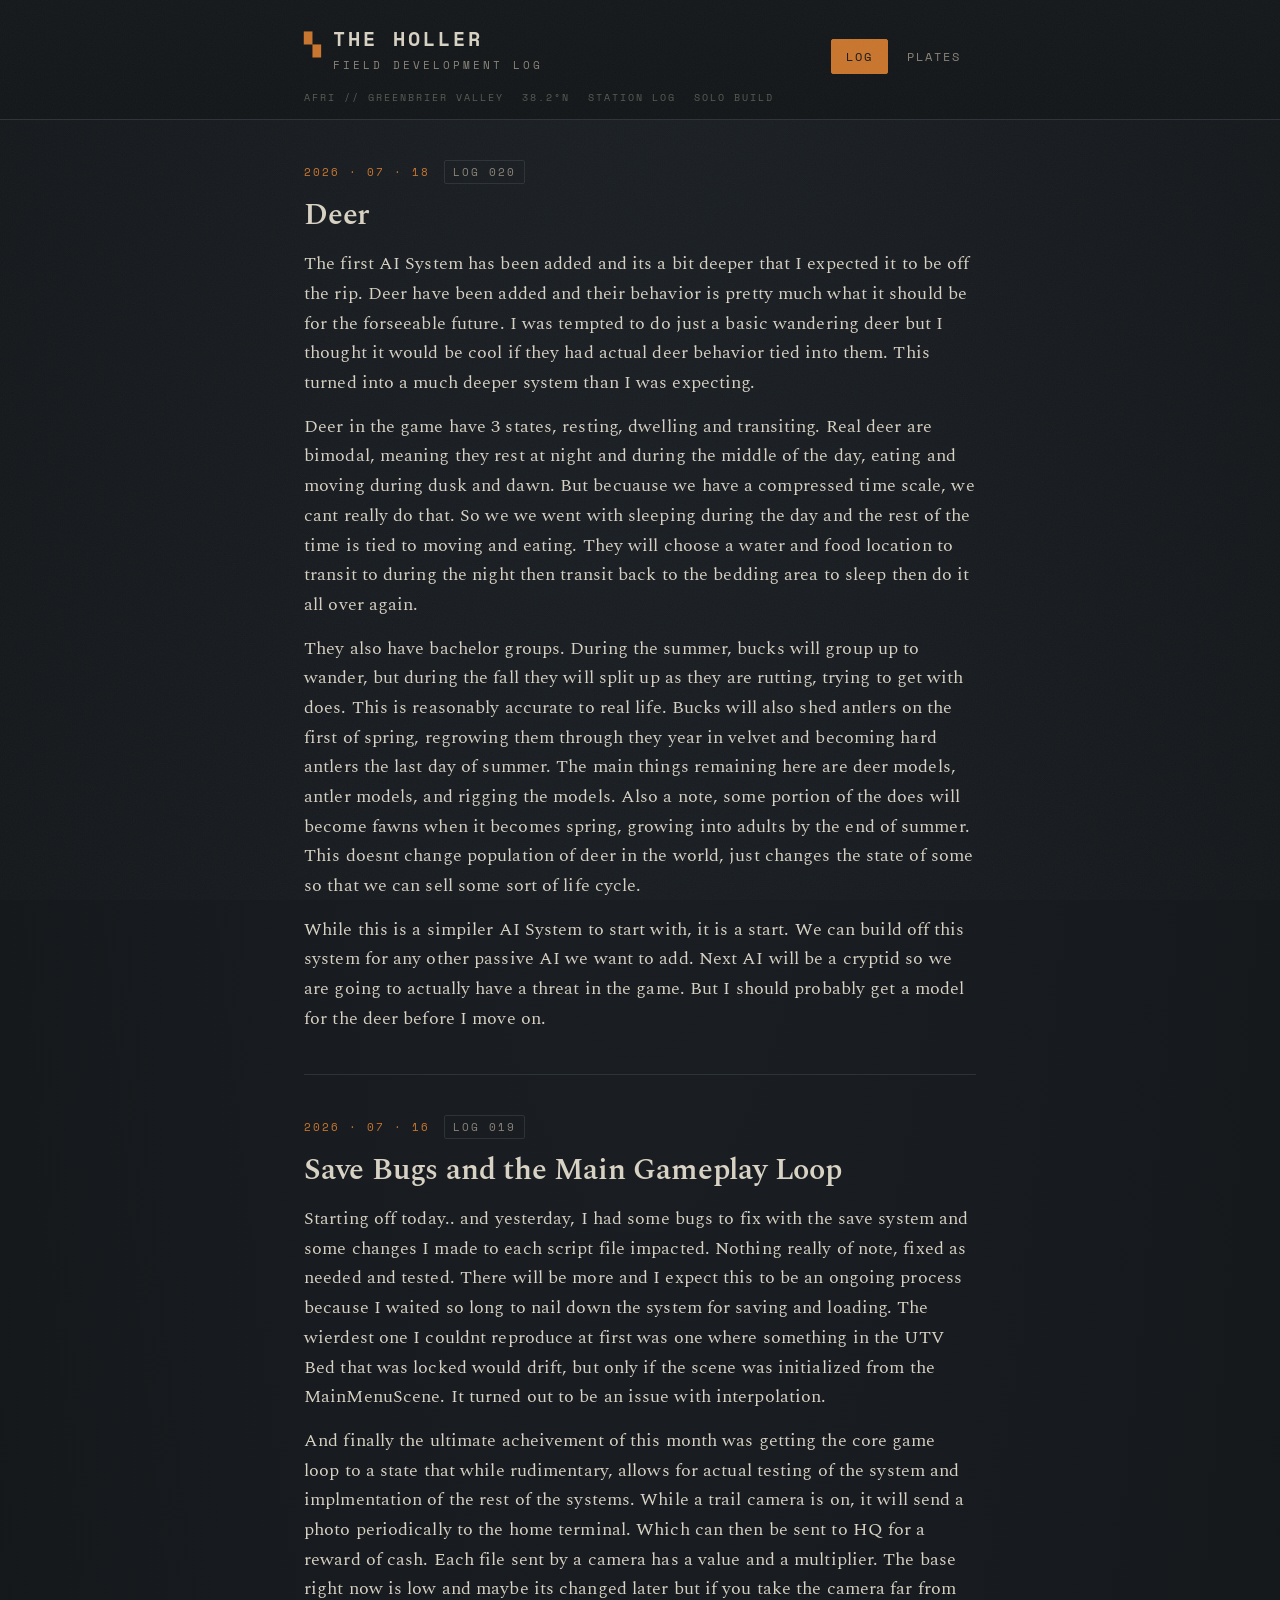
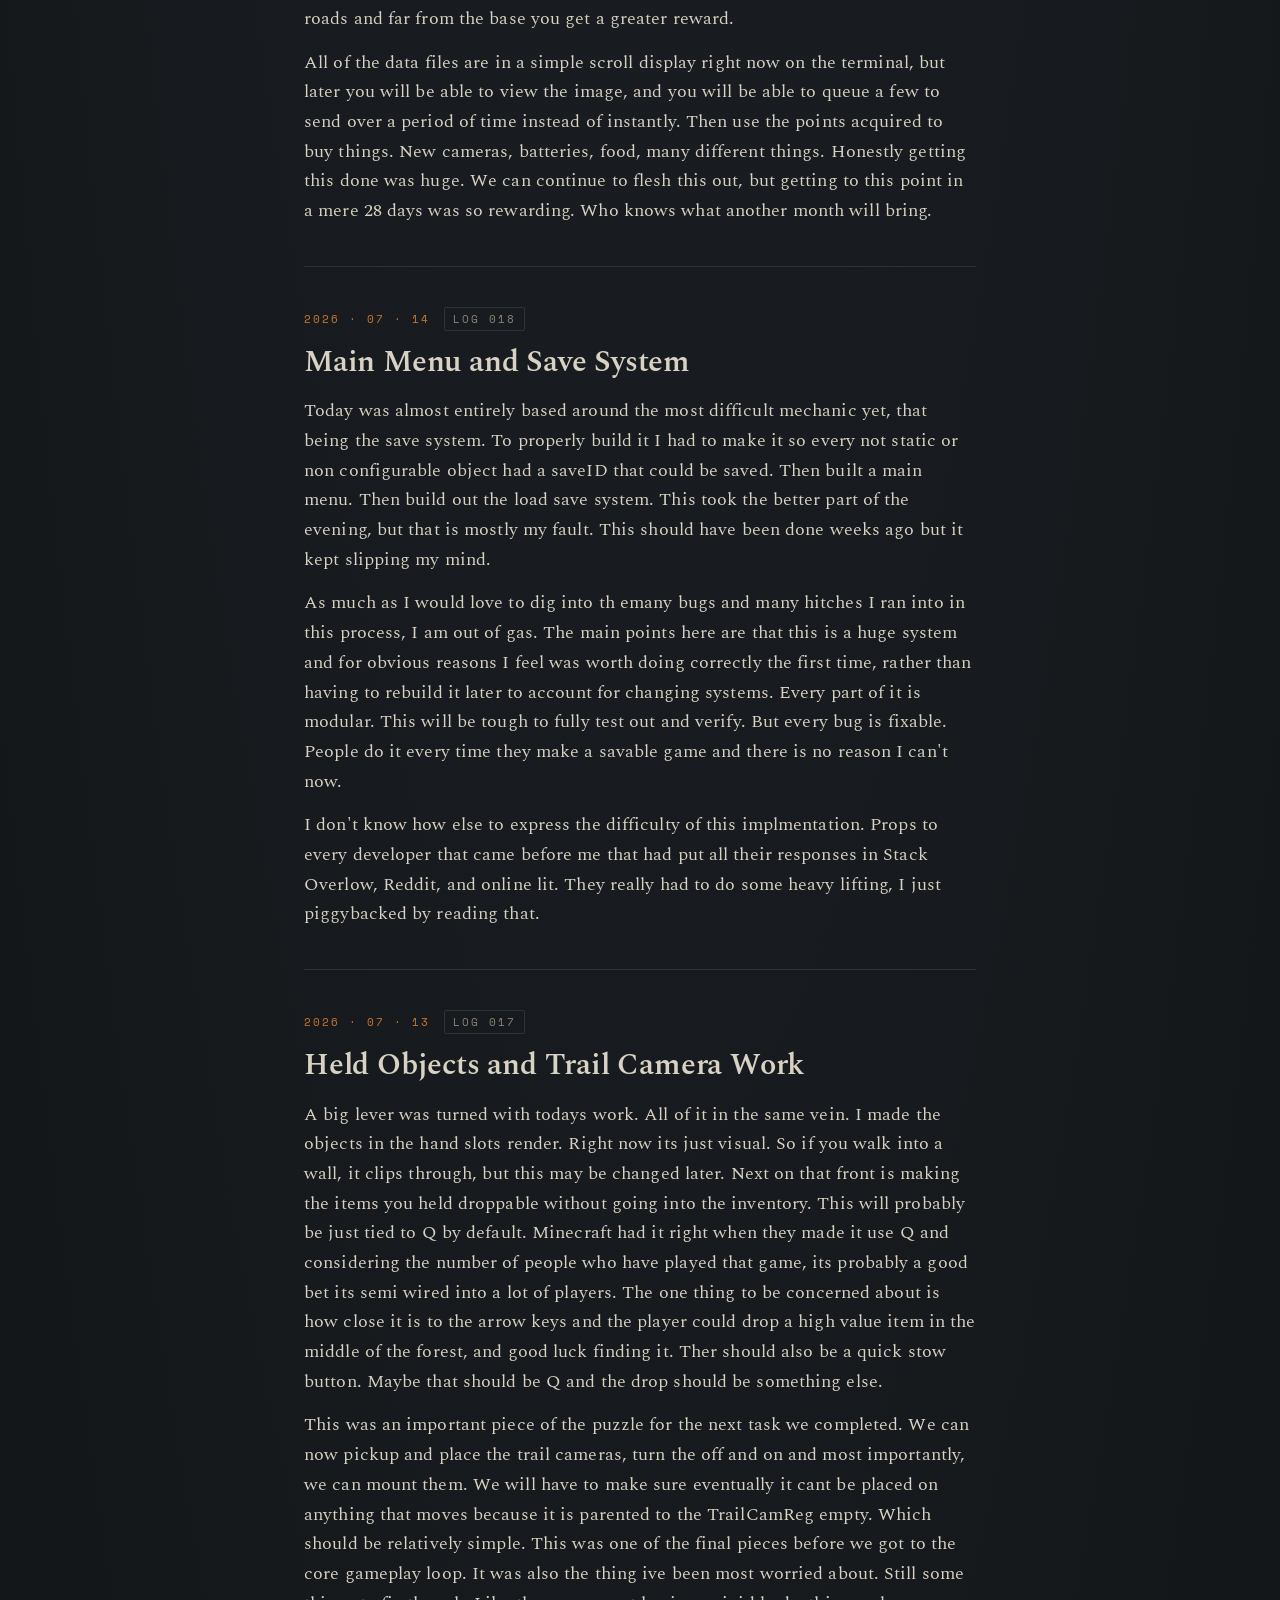
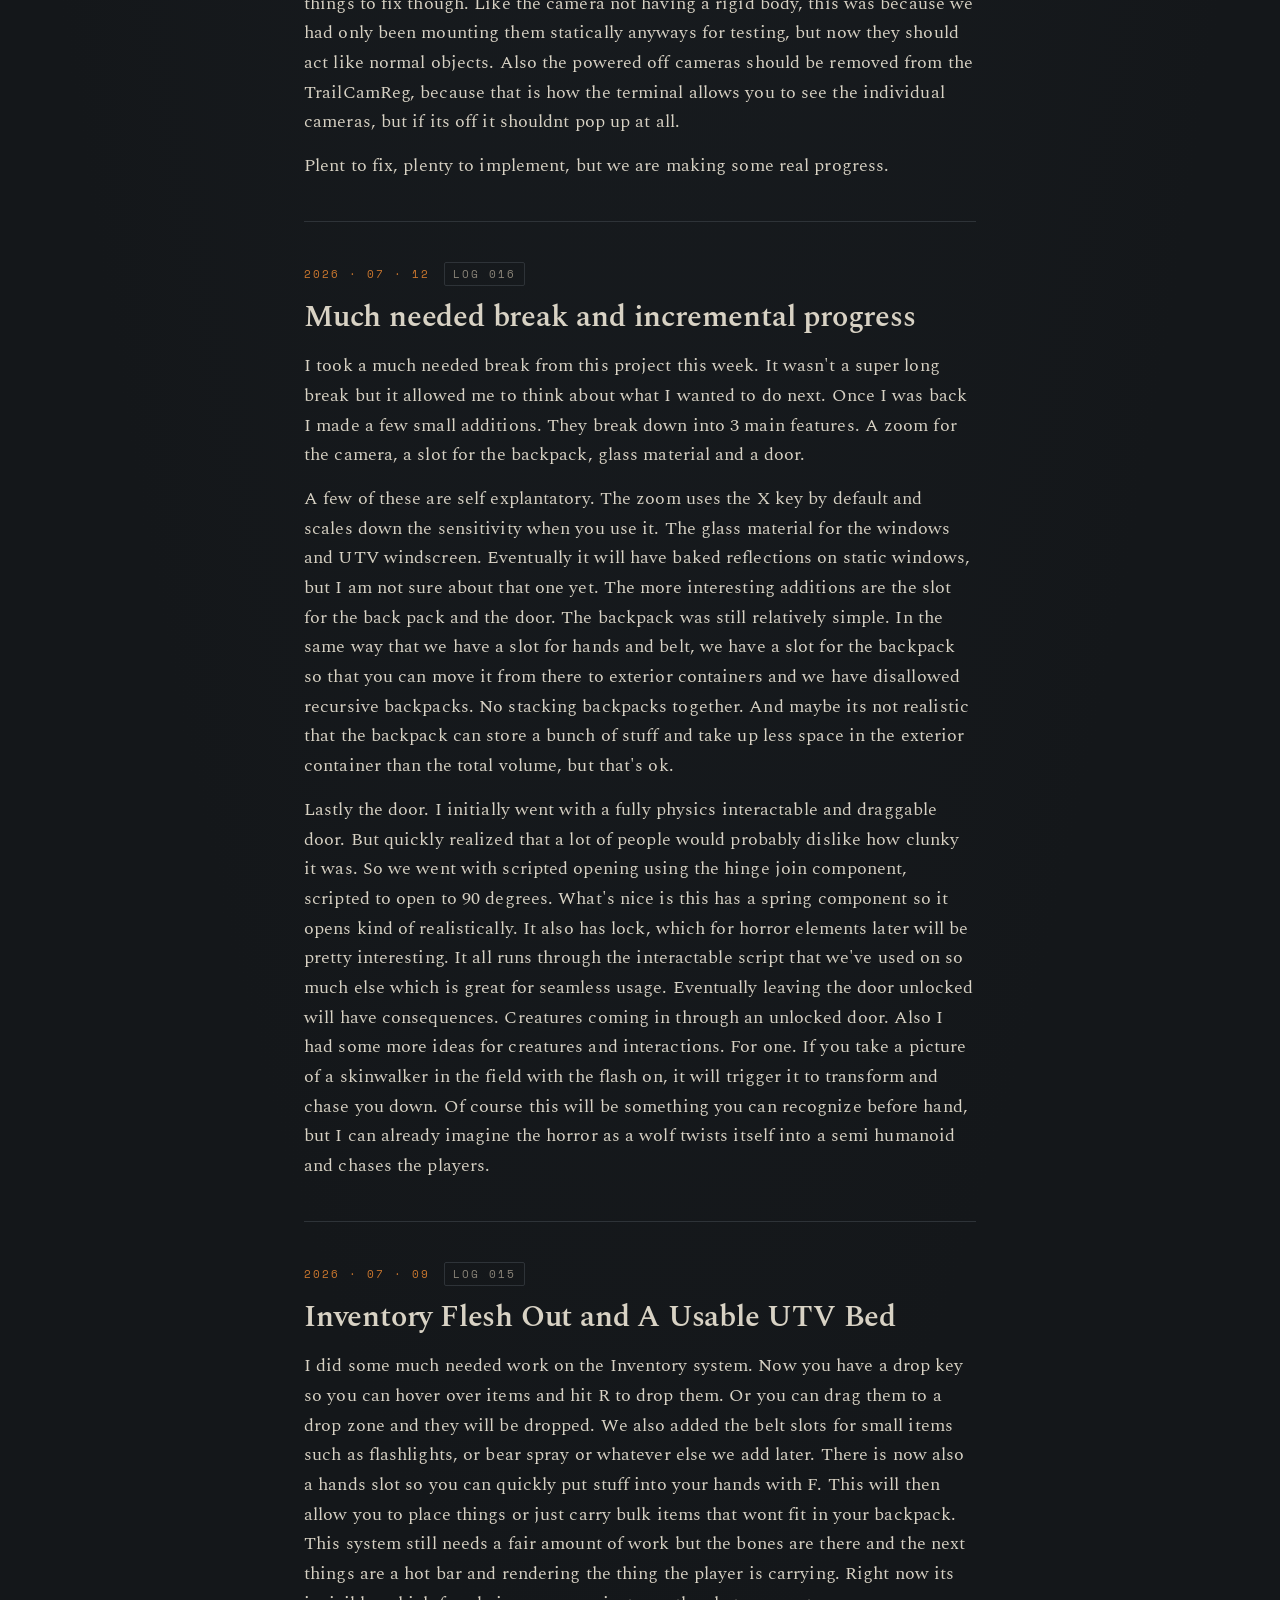
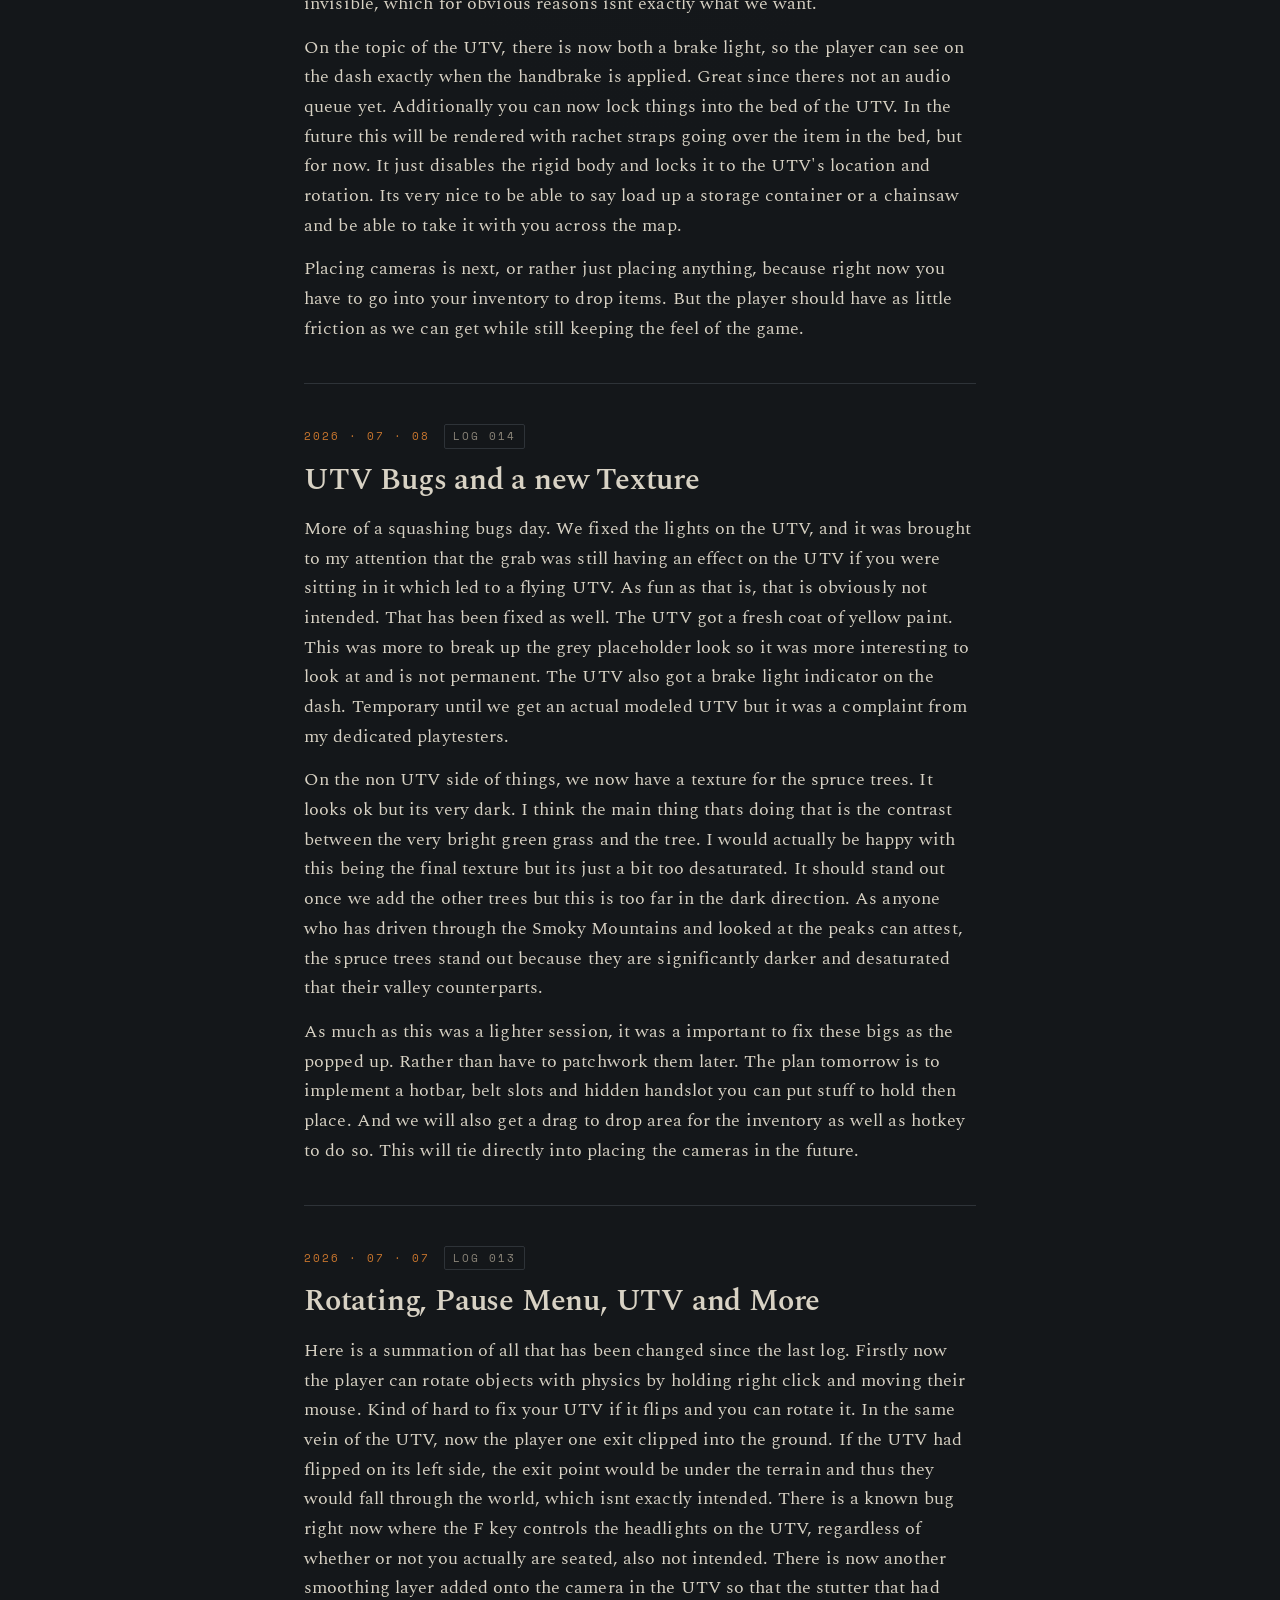
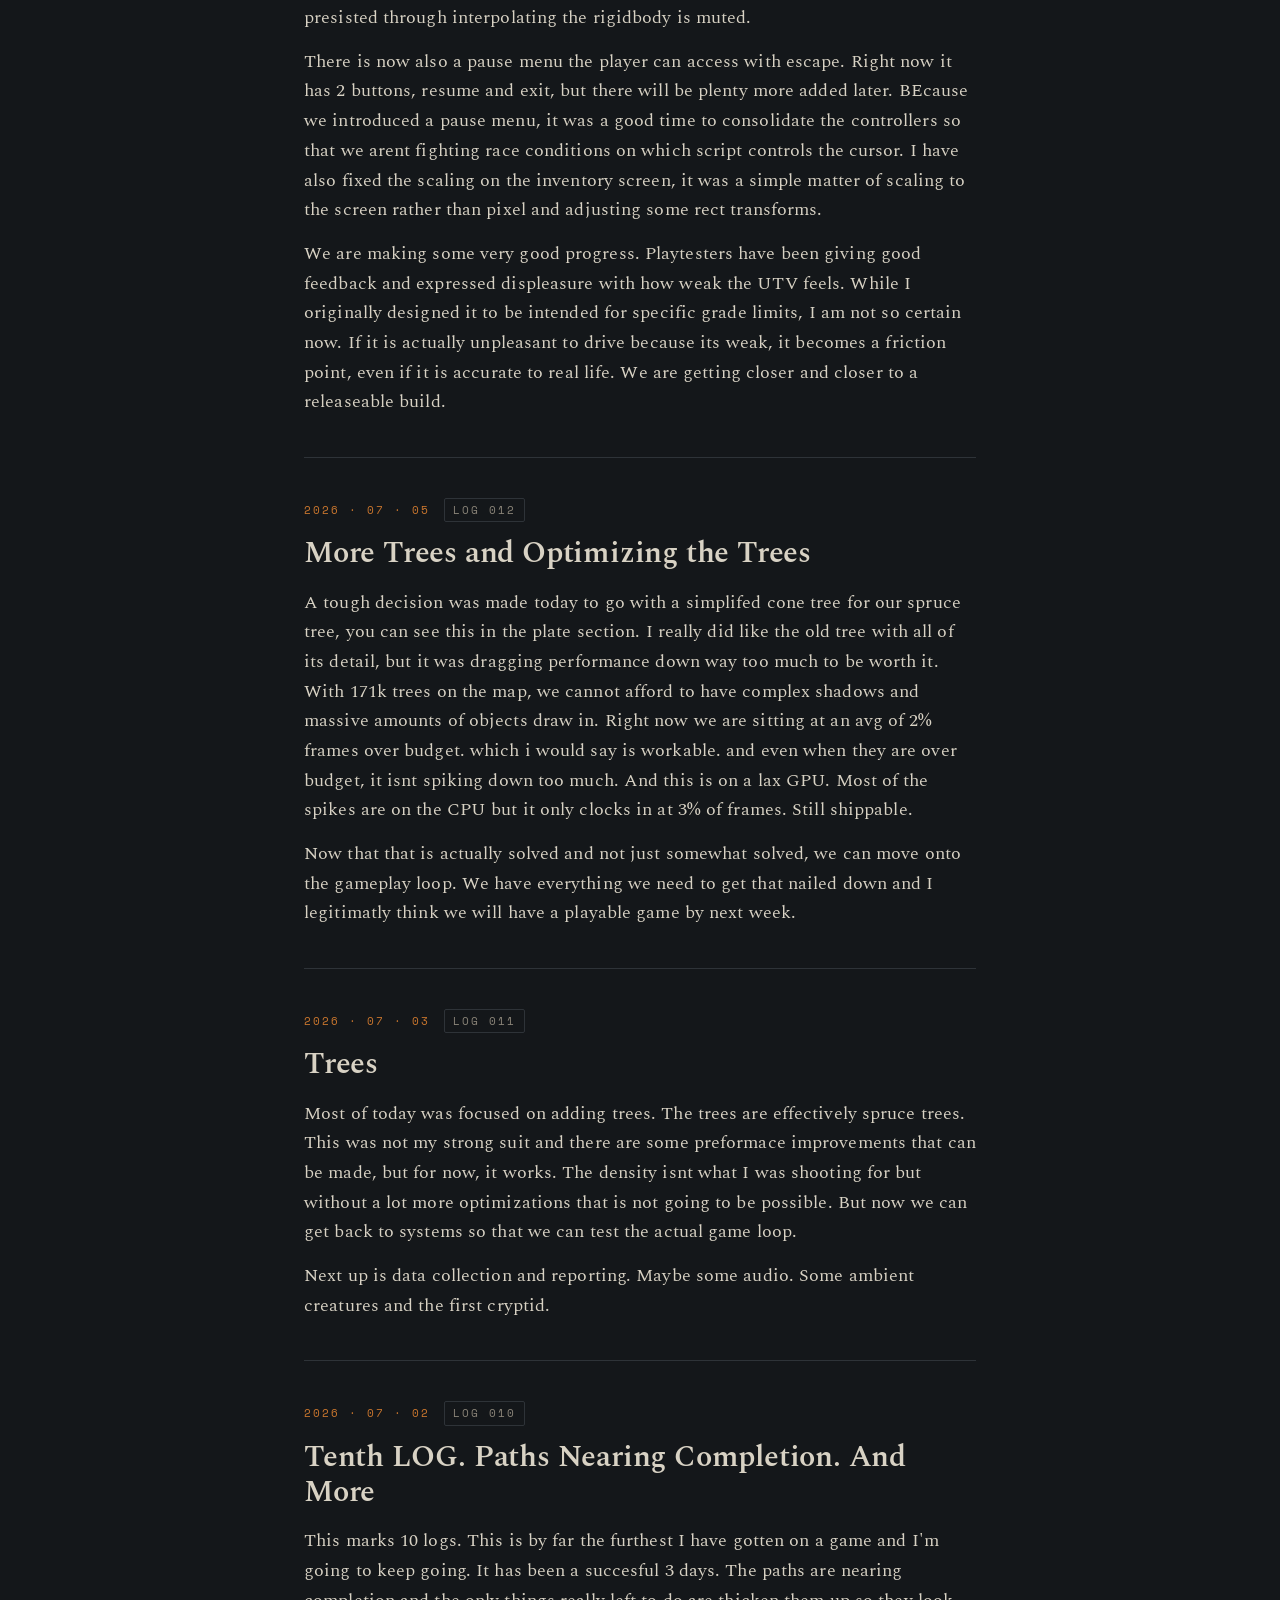
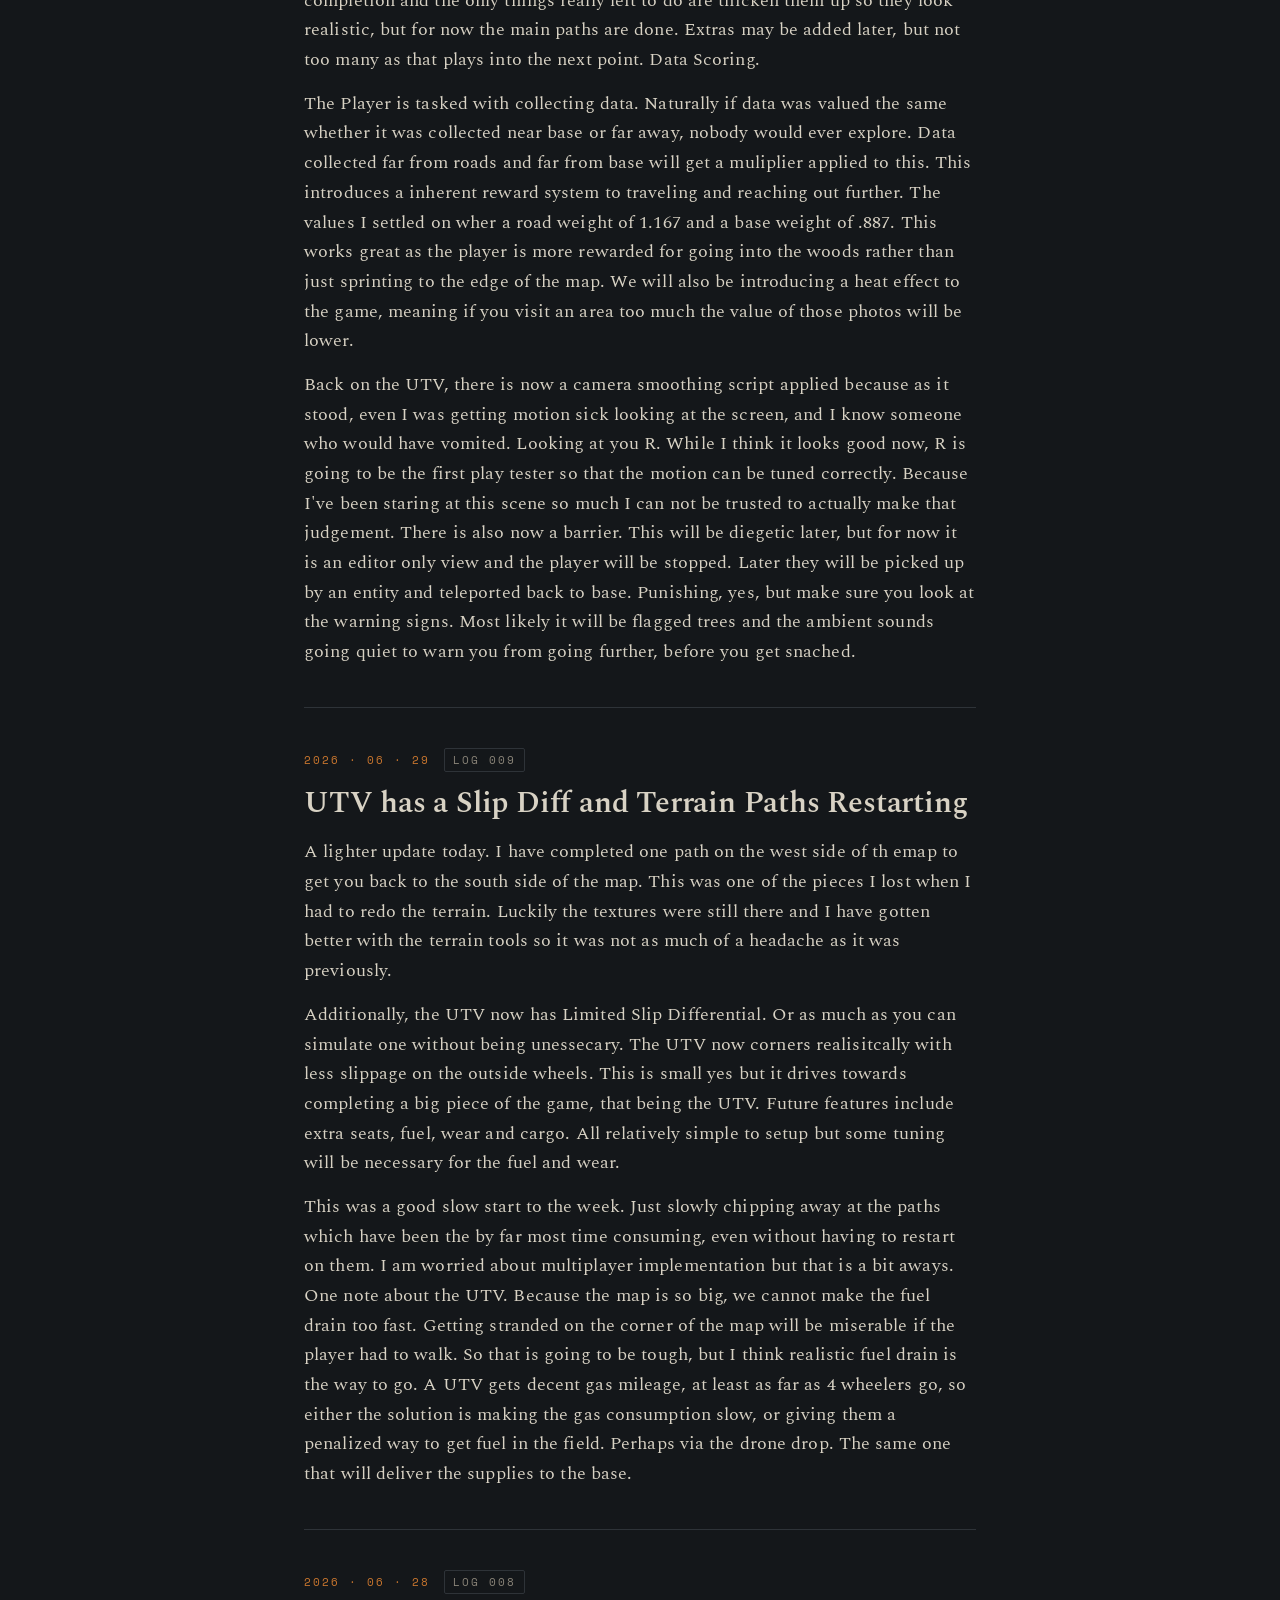
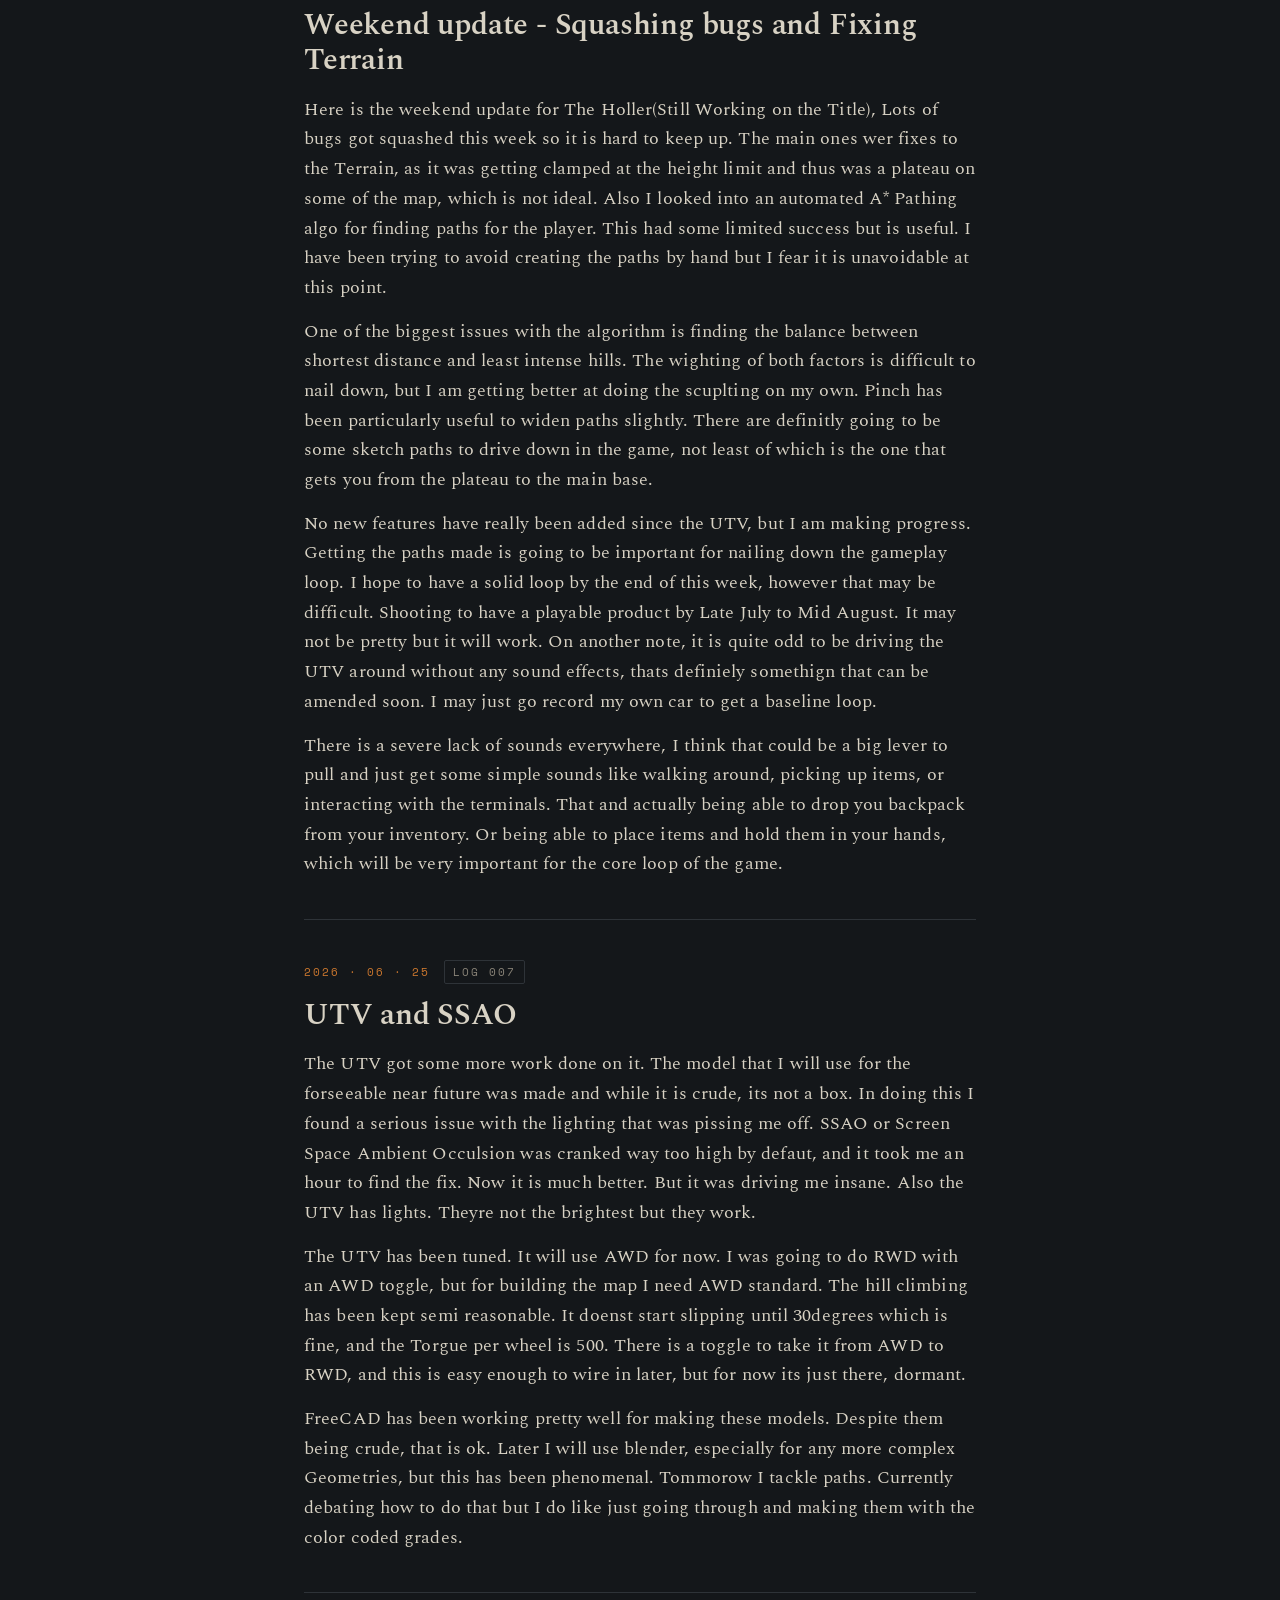
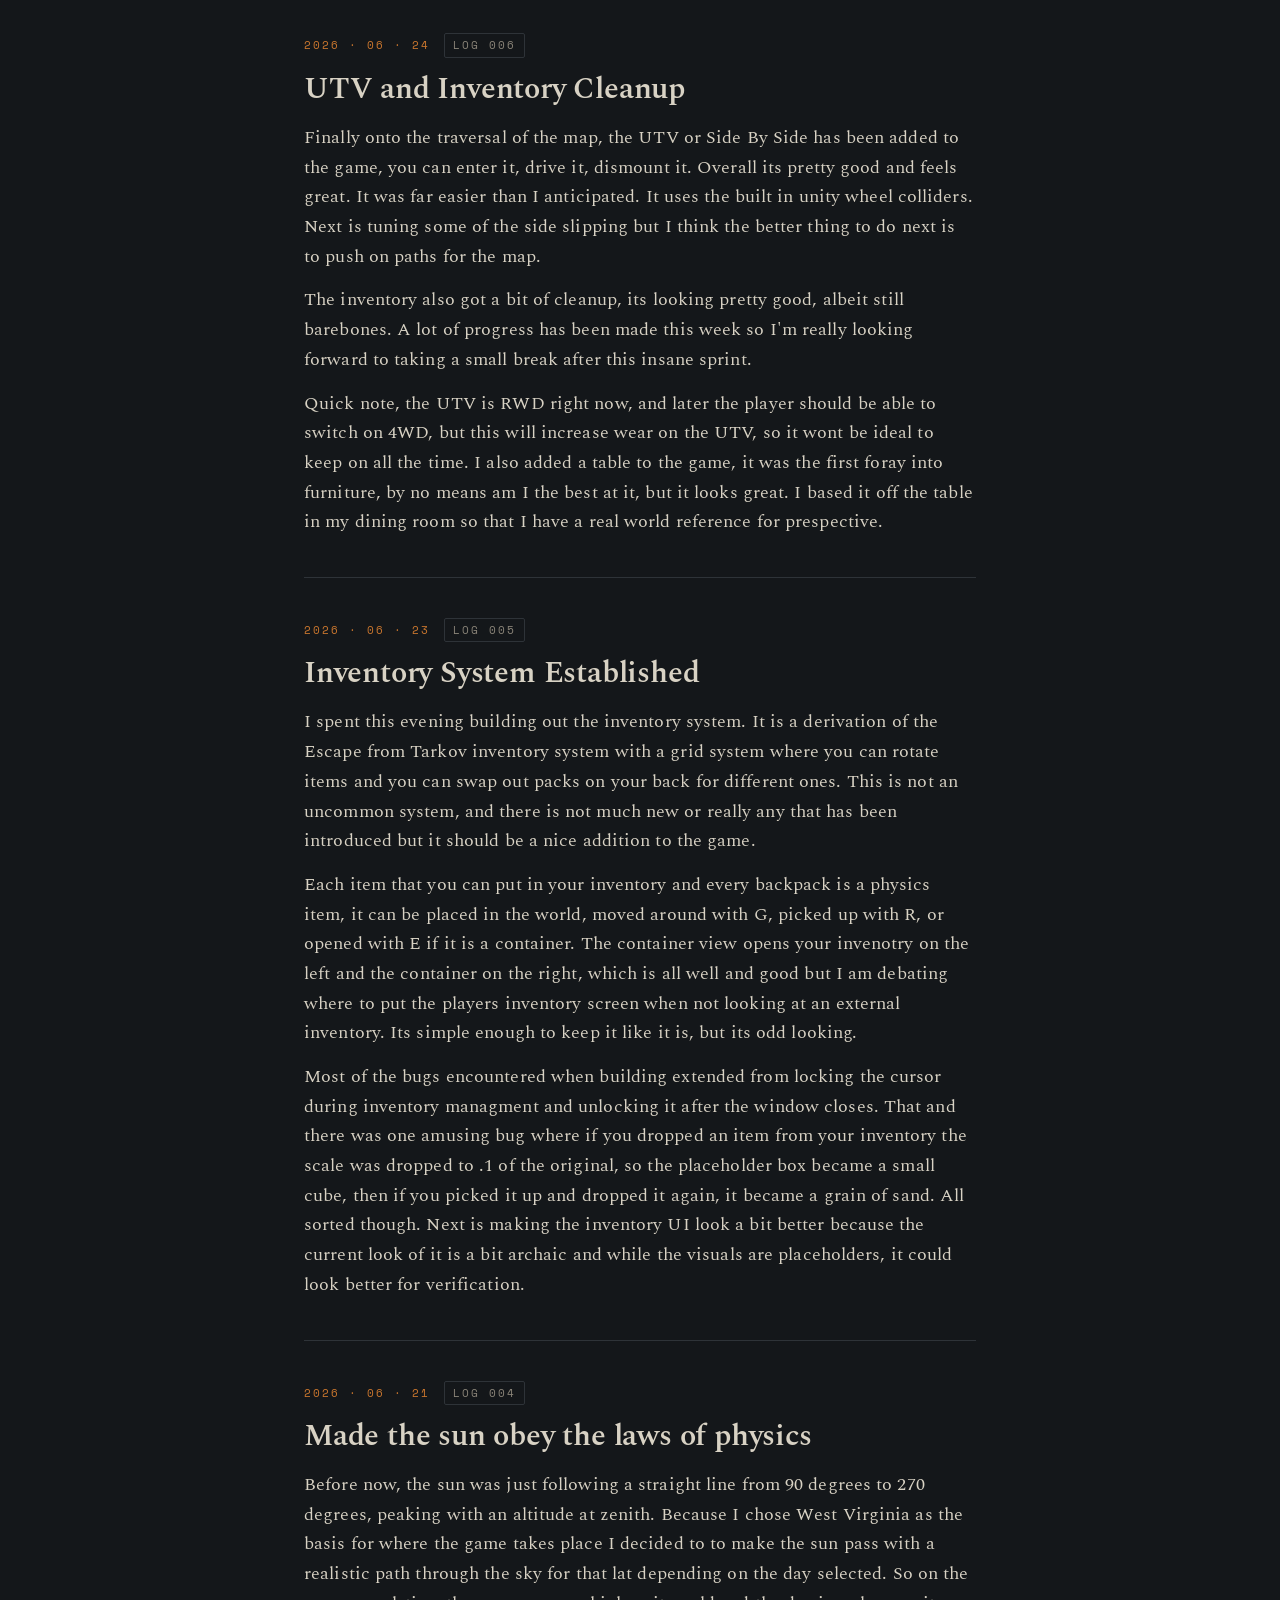
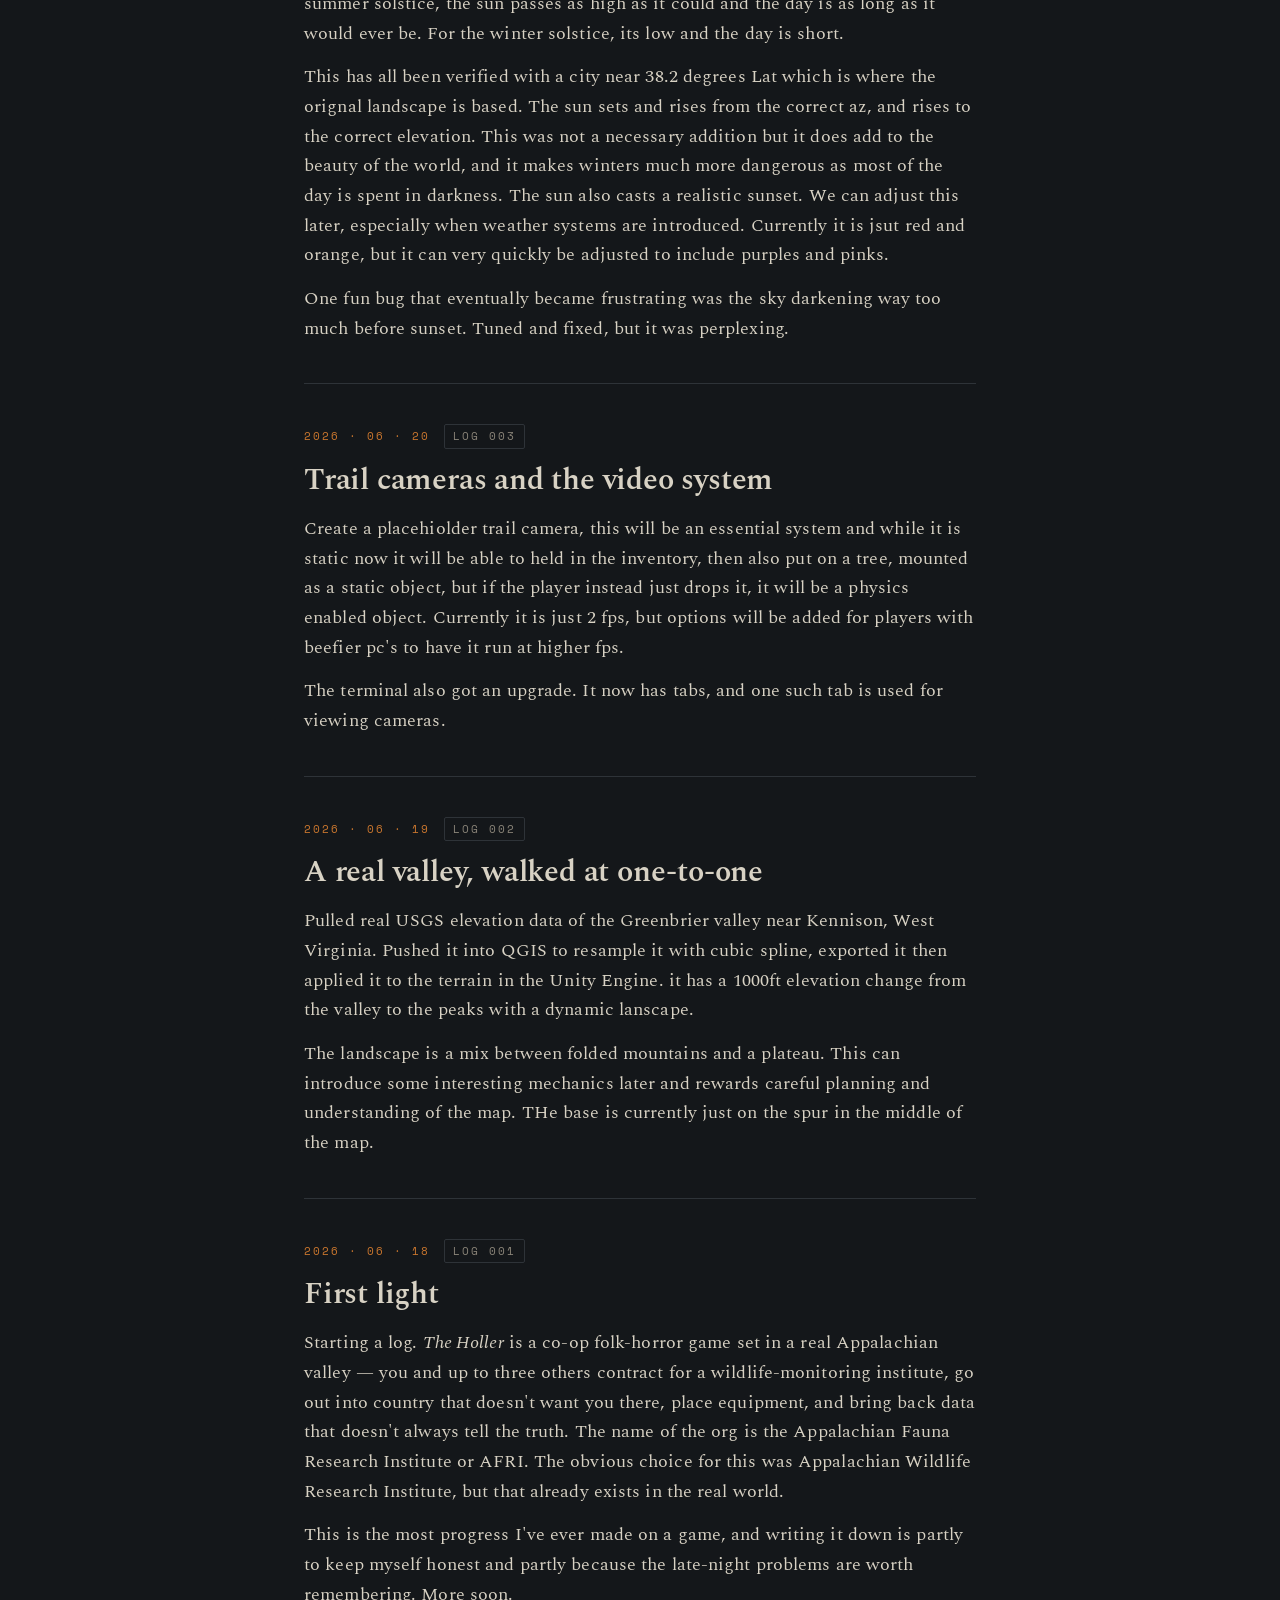
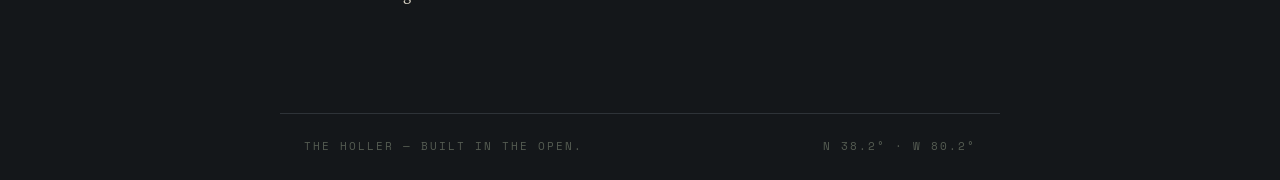
==== commit 10829746: "Log 20" ====
--- a/index.html
+++ b/index.html
@@ -42,6 +42,29 @@
   <!-- ============================================================= -->
 <article class="entry">
     <div class="entry-meta">
+      <time datetime="2026-07-18">2026 · 07 · 18</time>
+      <span class="entry-no">LOG 020</span>
+    </div>
+    <h2 class="entry-title">Deer</h2>
+    <div class="entry-body">
+	<p>
+	The first AI System has been added and its a bit deeper that I expected it to be off the rip. Deer have been added and their behavior is pretty much what it should be for the forseeable future. I was tempted to do just a basic wandering deer but I thought it would be cool if they had actual deer behavior tied into them. This turned into a much deeper system than I was expecting.
+	</p>
+	<p>
+	Deer in the game have 3 states, resting, dwelling and transiting. Real deer are bimodal, meaning they rest at night and during the middle of the day, eating and moving during dusk and dawn. But becuause we have a compressed time scale, we cant really do that. So we we went with sleeping during the day and the rest of the time is tied to moving and eating. They will choose a water and food location to transit to during the night then transit back to the bedding area to sleep then do it all over again. 
+	</p>
+	<p>
+	They also have bachelor groups. During the summer, bucks will group up to wander, but during the fall they will split up as they are rutting, trying to get with does. This is reasonably accurate to real life. Bucks will also shed antlers on the first of spring, regrowing them through they year in velvet and becoming hard antlers the last day of summer. The main things remaining here are deer models, antler models, and rigging the models. Also a note, some portion of the does will become fawns when it becomes spring, growing into adults by the end of summer. This doesnt change population of deer in the world, just changes the state of some so that we can sell some sort of life cycle. 
+	</p>
+	<p>
+	While this is a simpiler AI System to start with, it is a start. We can build off this system for any other passive AI we want to add. Next AI will be a cryptid so we are going to actually have a threat in the game. But I should probably get a model for the deer before I move on.  
+	</p>
+    
+    </div>
+  </article>
+
+<article class="entry">
+    <div class="entry-meta">
       <time datetime="2026-07-16">2026 · 07 · 16</time>
       <span class="entry-no">LOG 019</span>
     </div>
